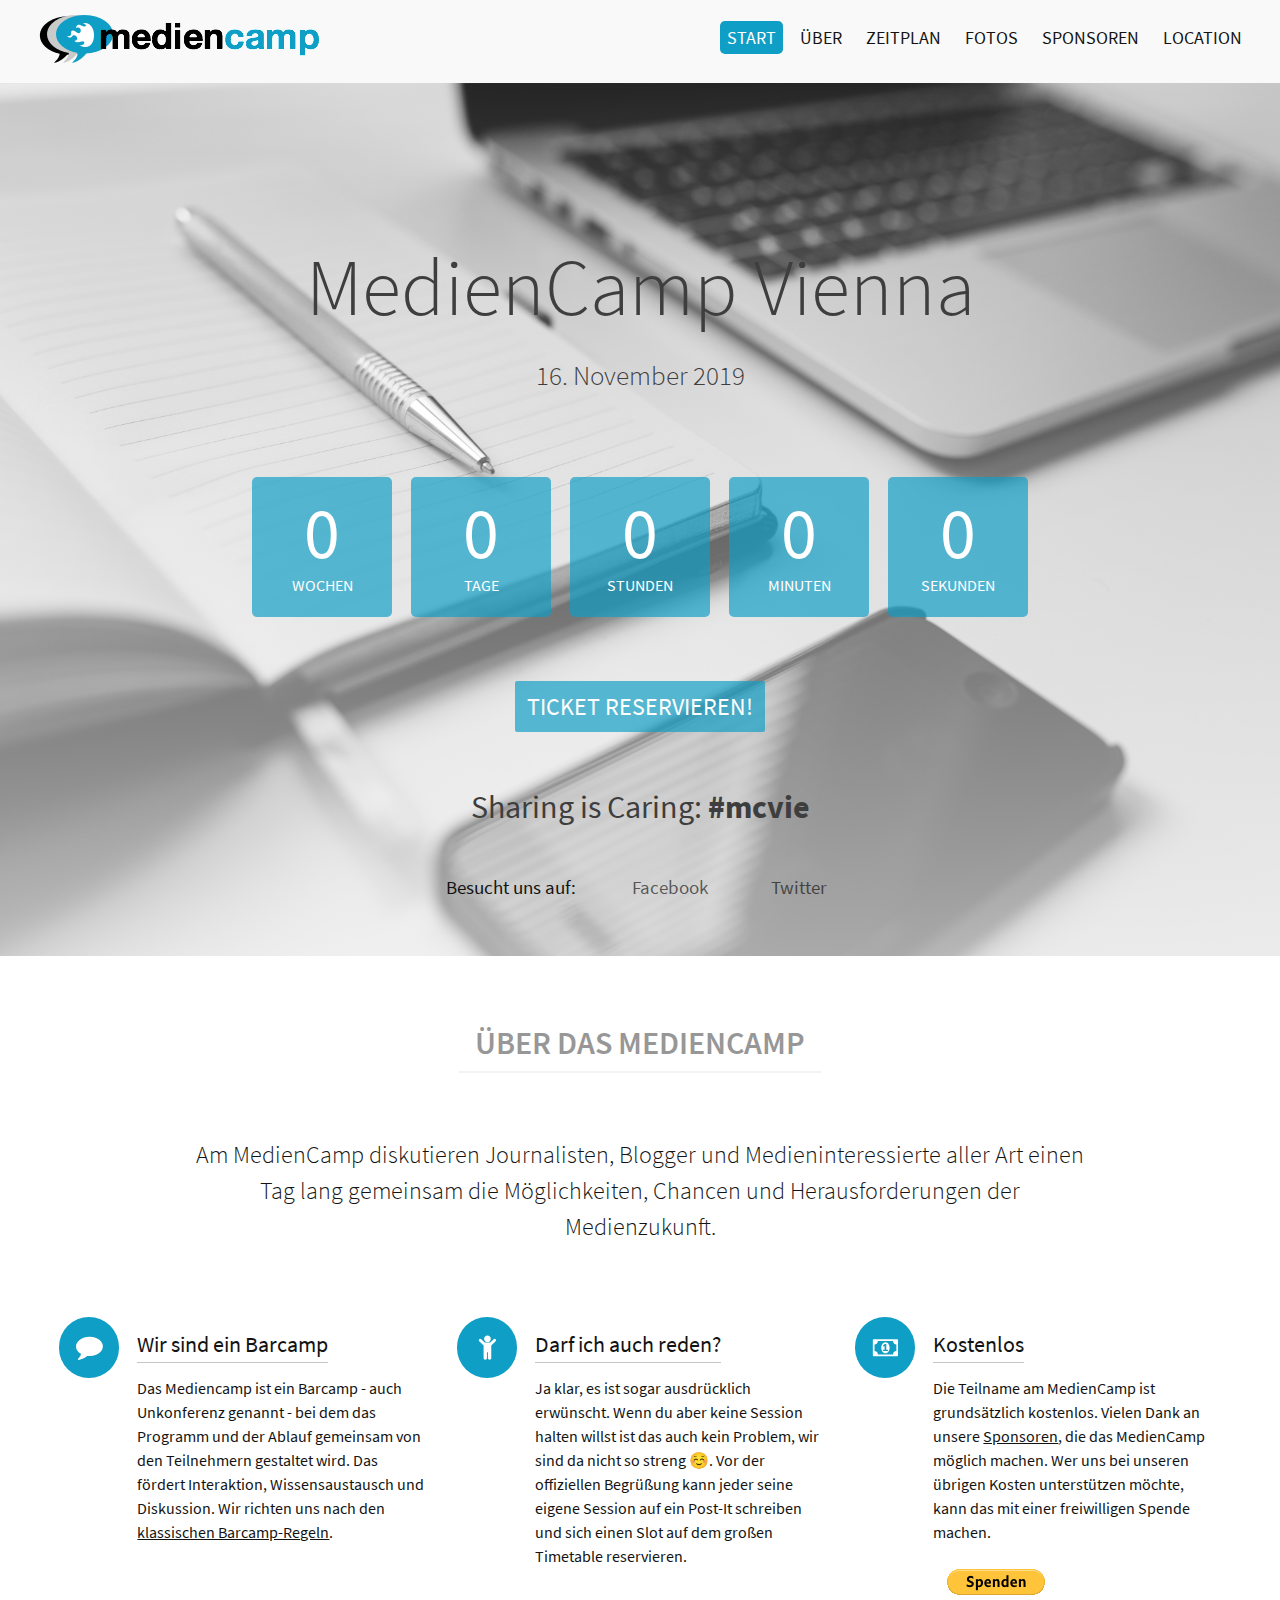
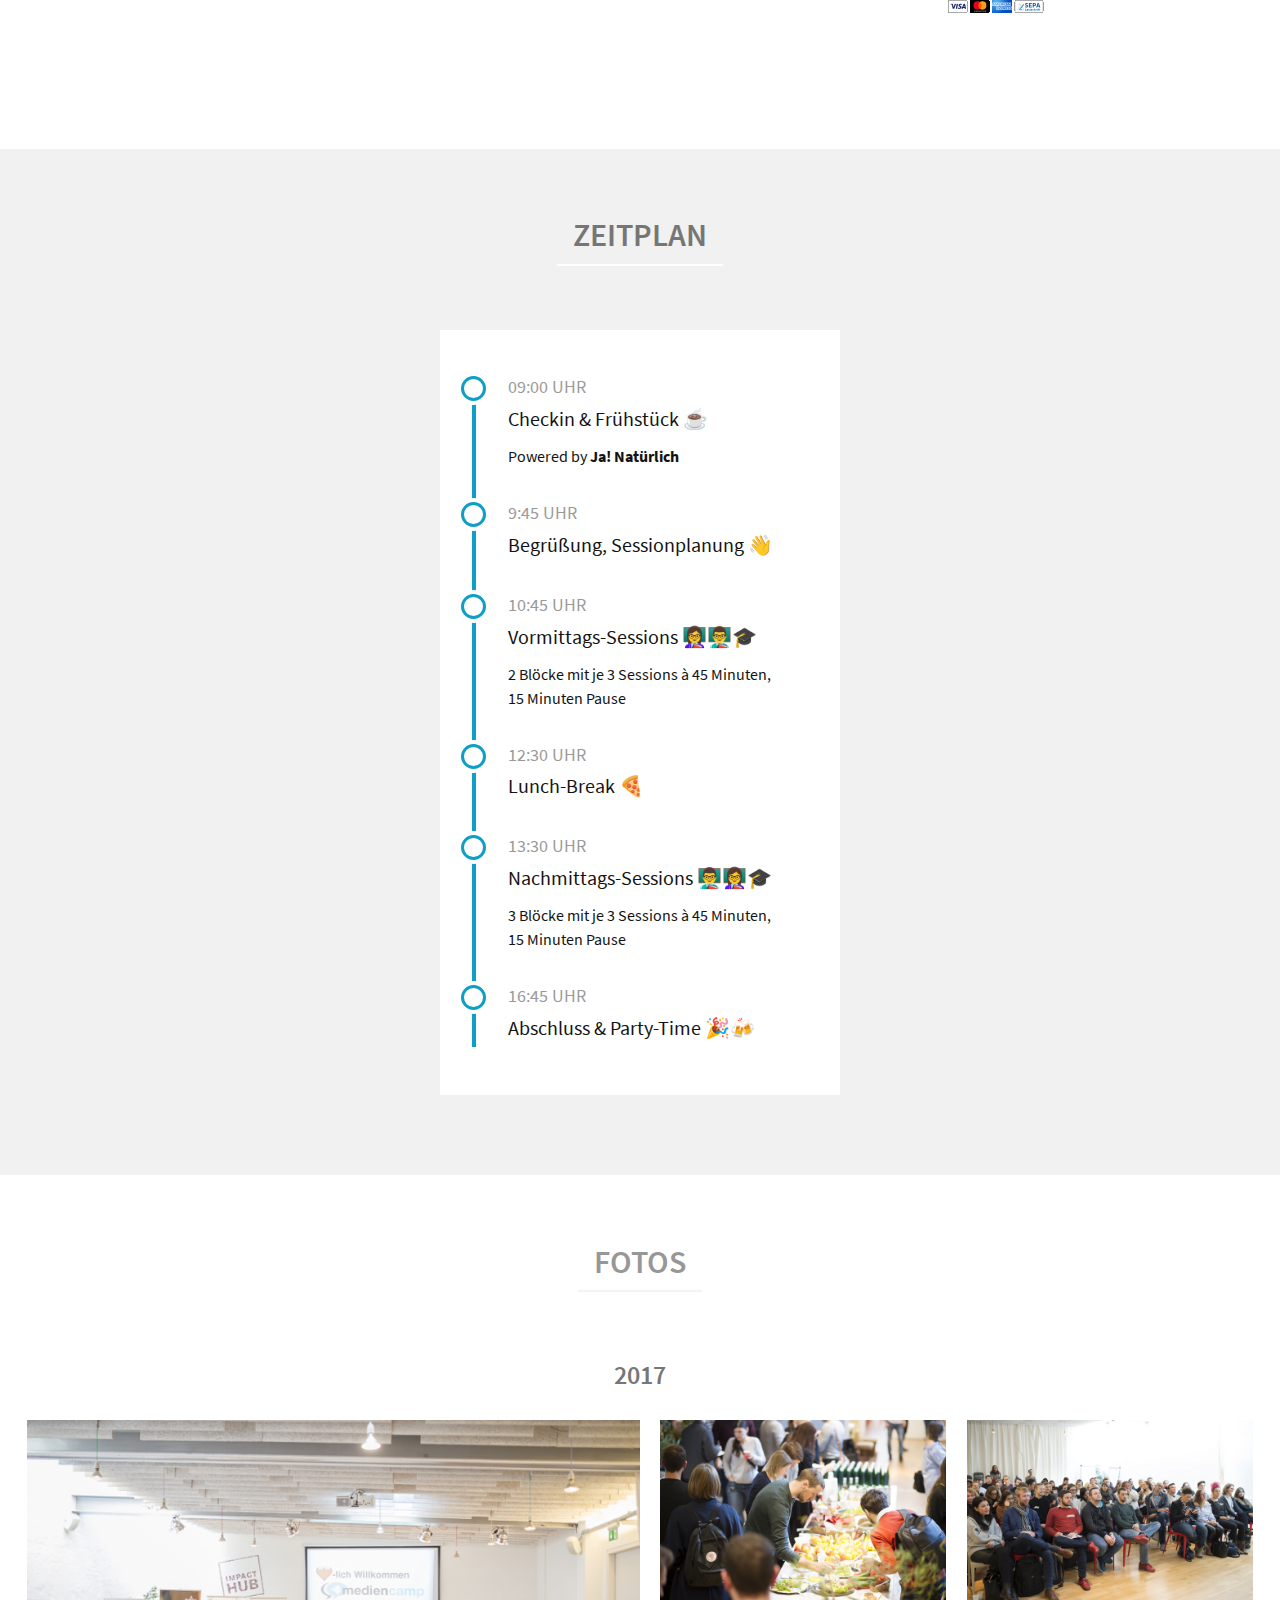
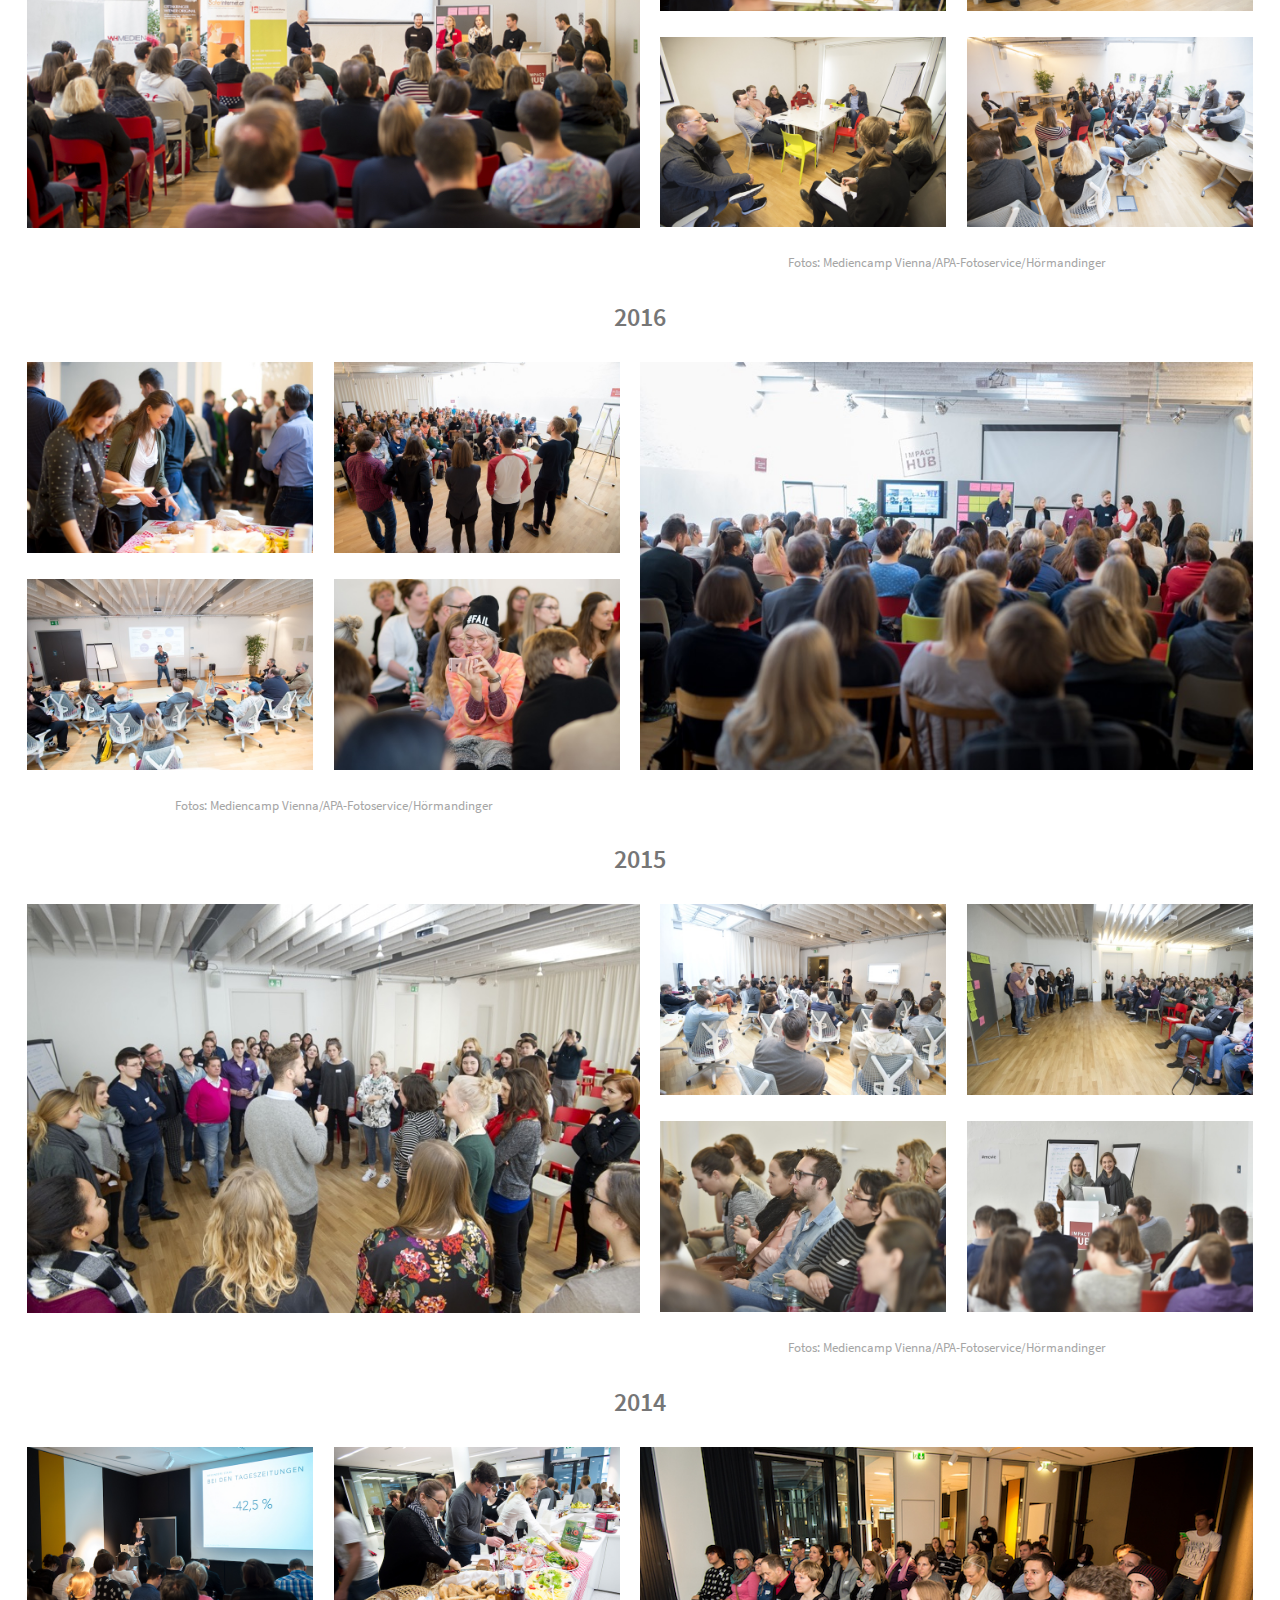
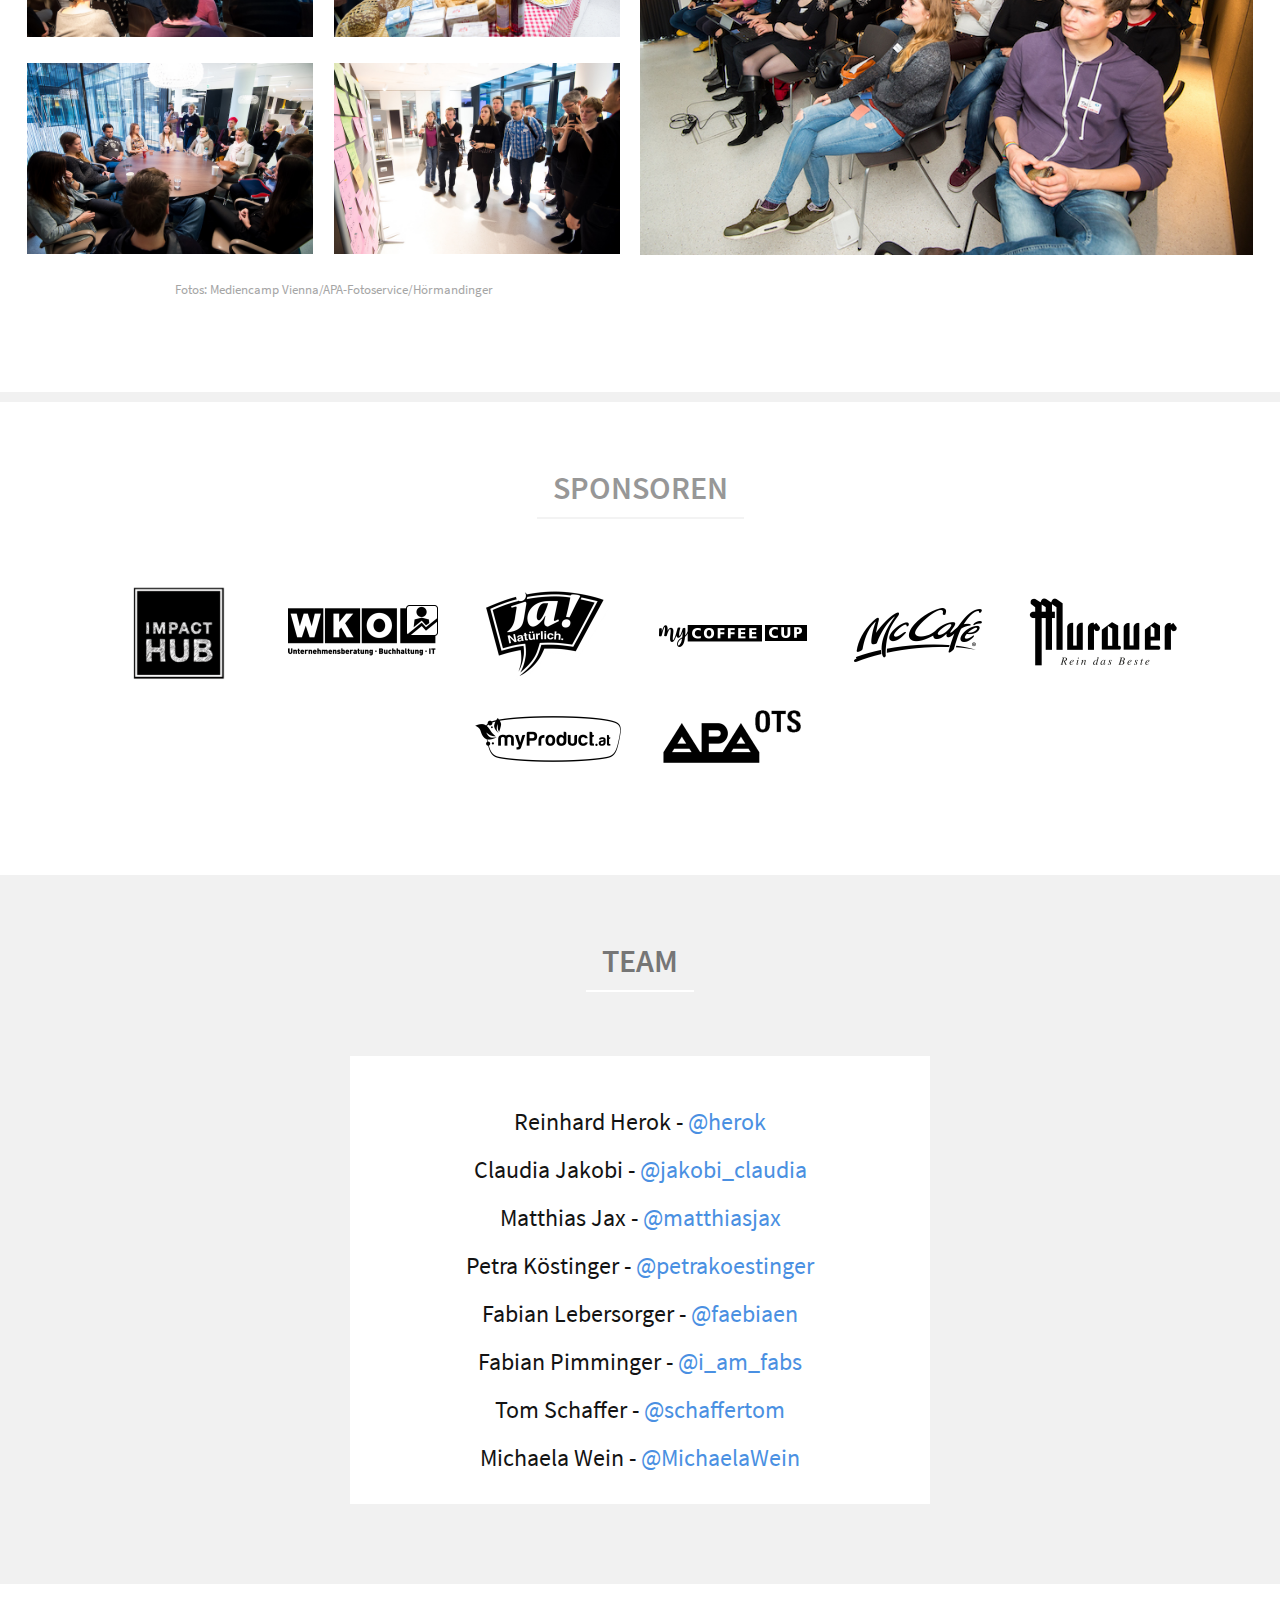
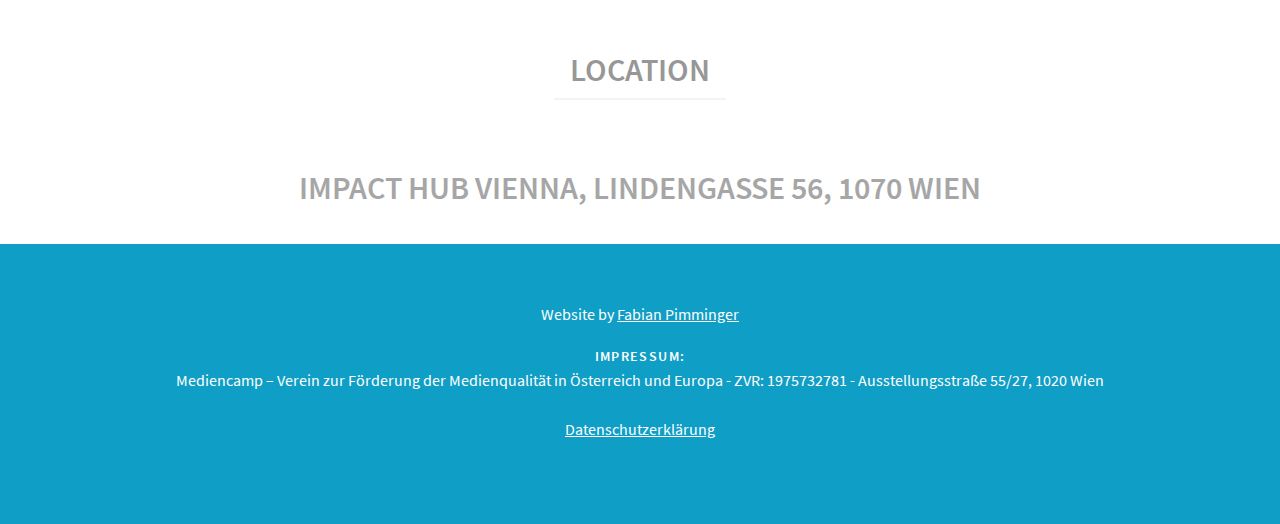
==== index.html @ 0ca07a6e "party-sponsor update" ====
<!DOCTYPE html>
<html lang="de-DE" xmlns:og="http://ogp.me/ns#" xmlns:fb="http://ogp.me/ns/fb#">
<head>
<meta charset="UTF-8">
<meta name="viewport" content="width=device-width, initial-scale=1">
<link rel="profile" href="http://gmpg.org/xfn/11">
<link rel="pingback" href="http://hypertronium.com/xmlrpc.php">

<title>Mediencamp Vienna 2019</title>
<link rel='stylesheet'  href='/style.css?reload=4' type='text/css' media='all' />
<script type='text/javascript' src='/js/min/mc-min.js?reload=2'></script>

<meta name="robots" content="index, follow" />
<meta name="description" content="" />

<!-- START - Facebook Open Graph, Google+ and Twitter Card Tags 1.6.3 -->
<meta property="og:locale" content="de_DE"/>
<meta property="og:site_name" content="Mediencamp Vienna 2019"/>
<meta property="og:title" content="Mediencamp Vienna 2019"/>
<meta itemprop="name" content="Mediencamp Vienna 2019"/>
<meta name="twitter:title" content="Mediencamp Vienna 2019"/>
<meta property="og:url" content="http://mediencampvienna.com"/>
<meta name="twitter:url" content="http://mediencampvienna.com"/>
<meta property="og:type" content="website"/>
<meta name="twitter:site" content="@mediencamp"/>
<meta property="og:description" content="Am MedienCamp diskutieren Journalisten, Blogger und Medieninteressierte aller Art einen Tag lang gemeinsam die Möglichkeiten, Chancen und Herausforderungen der Medienzukunft."/>
<meta itemprop="description" content="Am MedienCamp diskutieren Journalisten, Blogger und Medieninteressierte aller Art einen Tag lang gemeinsam die Möglichkeiten, Chancen und Herausforderungen der Medienzukunft."/>
<meta name="twitter:description" content="Am MedienCamp diskutieren Journalisten, Blogger und Medieninteressierte aller Art einen Tag lang gemeinsam die Möglichkeiten, Chancen und Herausforderungen der Medienzukunft."/>
<meta property="og:image" content="http://mediencampvienna.com/img/image-4.jpg"/>
<meta itemprop="image" content="http://mediencampvienna.com/img/image-4.jpg"/>
<meta name="twitter:image:src" content="http://mediencampvienna.com/img/image-4.jpg"/>
<meta name="twitter:card" content="summary_large_image"/>
<!-- END - Facebook Open Graph, Google+ and Twitter Card Tags -->

</head>

<body class="home">
<div id="page" class="hfeed site">
	<header id="masthead" class="site-header" role="banner">
		<div class="inner-container">
			<div class="site-branding">
					<a href="/" rel="home"><img src="/img/logo.png" alt="Mediencamp" class="logo"/></a>

			</div><!-- .site-branding -->

			<nav id="site-navigation" class="main-navigation" role="navigation">
				<button class="menu-toggle" aria-controls="primary-menu" aria-expanded="false">Menü</button>
				<div class="menu-main-container">
					<ul id="primary-menu" class="menu">
						<li class="menu-item menu-item-type-taxonomy menu-item-object-category menu-item-5921 active"><a href="#countdown">Start</a></li>
						<li class="menu-item menu-item-type-taxonomy menu-item-object-category menu-item-5922"><a href="#about">Über</a></li>
						<li class="menu-item menu-item-type-taxonomy menu-item-object-category menu-item-5922"><a href="#schedule">Zeitplan</a></li>
						<li class="menu-item menu-item-type-post_type menu-item-object-page menu-item-5923"><a href="#photos">Fotos</a></li>
						<li class="menu-item menu-item-type-post_type menu-item-object-page menu-item-5923"><a href="#sponsors">Sponsoren</a></li>
						<li class="menu-item menu-item-type-post_type menu-item-object-page menu-item-5923"><a href="#location">Location</a></li>
					</ul>
				</div>
			</nav><!-- #site-navigation -->
		</div>
	</header><!-- #masthead -->

	<div id="content" class="site-content">

		<section class="hero content" id="countdown">
			<div class="hero-content">
				<h1 class="title">MedienCamp Vienna</h1>
				<date>16. November 2019</date>
				<div class="countdown">
					<div><span class="weeks">12</span><h4>Wochen</h4></div>
					<div><span class="days">12</span><h4>Tage</h4></div>
					<div><span class="hours" >12</span><h4>Stunden</h4></div>
					<div><span class="minutes">23</span><h4>Minuten</h4></div>
					<div><span class="seconds">45</span><h4>Sekunden</h4></div>
				</div>
				<div class="cta">
					<!--<a href="http://eepurl.com/b6PcaL" id="signup" class="button">Jetzt zum Newsletter anmelden!</a>-->
					<!--<a href="https://www.eventbrite.de/e/mediencamp-vienna-2015-tickets-18953362016?ref=etckt" id="buy" class="button">Ticket-Reservierung noch nicht gestartet</a>-->
					<!--<a href="https://www.eventbrite.de/e/mediencamp-vienna-2016-registrierung-28757046099" id="buy" class="button">COMING SOON!</a>-->
					<a href="https://www.eventbrite.de/e/mediencamp-vienna-2019-registrierung-75635161805" id="buy" class="button">Ticket reservieren!</a>
					<!--<div>Die Tickets sind ab 10. Oktober 2019, 13:00 Uhr erhältlich!</div>-->
				</div>
				
				<h3 class="share-headline">Sharing is Caring: <strong>#mcvie</strong></h3>
	    <ul class="sharing">
		    <li style="font-size: 1.2em;">Besucht uns auf:</li>
	      <li><a target="_blank" href="https://www.facebook.com/mediencampvienna" class="sharing-facebook"><i class="fa fa-facebook-official"></i> Facebook</a></li>
	      <li><a href="https://twitter.com/mediencamp" title="Follow us Twitter" rel="nofollow" target="_blank" class="sharing-twitter"><i class="fa fa-twitter"></i> Twitter</a></li>
	    </ul>

			</div>

		</section>
				
		<section class="about content" id="about">
			<div class="inner">
				<h2 class="title"><a href="#about">Über das Mediencamp</a></h2>
				<p class="intro">Am MedienCamp diskutieren Journalisten, Blogger und Medieninteressierte aller Art einen Tag lang gemeinsam die Möglichkeiten, Chancen und Herausforderungen der Medienzukunft.
</p>
				<ul class="bullets">
				  <li class="bullet">
				    <div class="bullet-icon bullet-icon-1">
				      <?xml version="1.0" encoding="utf-8"?>
<svg width="1792" height="1792" viewBox="0 0 1792 1792" xmlns="http://www.w3.org/2000/svg"><path d="M1792 896q0 174-120 321.5t-326 233-450 85.5q-70 0-145-8-198 175-460 242-49 14-114 22-17 2-30.5-9t-17.5-29v-1q-3-4-.5-12t2-10 4.5-9.5l6-9 7-8.5 8-9q7-8 31-34.5t34.5-38 31-39.5 32.5-51 27-59 26-76q-157-89-247.5-220t-90.5-281q0-130 71-248.5t191-204.5 286-136.5 348-50.5q244 0 450 85.5t326 233 120 321.5z" fill="#fff"/></svg>
				    </div>
				    <div class="bullet-content">
				      <h2>Wir sind ein Barcamp</h2>
				      <p>Das Mediencamp ist ein Barcamp - auch Unkonferenz genannt - bei dem das Programm und der Ablauf gemeinsam von den Teilnehmern gestaltet wird. Das fördert Interaktion, Wissensaustausch und Diskussion. Wir richten uns nach den <a href="http://www.barcamp.at/Was_ist_ein_BarCamp">klassischen Barcamp-Regeln</a>.</p>
				      </div>
				  </li>
				  <li class="bullet">
				    <div class="bullet-icon bullet-icon-3">
							<svg width="1792" height="1792" viewBox="0 0 1792 1792" xmlns="http://www.w3.org/2000/svg"><path d="M1444 548l-292 292v824q0 46-33 79t-79 33-79-33-33-79v-384h-64v384q0 46-33 79t-79 33-79-33-33-79v-824l-292-292q-28-28-28-68t28-68q29-28 68.5-28t67.5 28l228 228h368l228-228q28-28 68-28t68 28q28 29 28 68.5t-28 67.5zm-324-164q0 93-65.5 158.5t-158.5 65.5-158.5-65.5-65.5-158.5 65.5-158.5 158.5-65.5 158.5 65.5 65.5 158.5z" fill="#fff"/></svg>
				    </div>
				    <div class="bullet-content">
				      <h2>Darf ich auch reden?</h2>
				      <p>Ja klar, es ist sogar ausdrücklich erwünscht. Wenn du aber keine Session halten willst ist das auch kein Problem, wir sind da nicht so streng ☺️. Vor der offiziellen Begrüßung kann jeder seine eigene Session auf ein Post-It schreiben und sich einen Slot auf dem großen Timetable reservieren. </p>
				    </div>
				  </li>
				  <li class="bullet ">
				    <div class="bullet-icon bullet-icon-2">
							<svg width="2048" height="1792" viewBox="0 0 2048 1792" xmlns="http://www.w3.org/2000/svg"><path d="M832 1152h384v-96h-128v-448h-114l-148 137 77 80q42-37 55-57h2v288h-128v96zm512-256q0 70-21 142t-59.5 134-101.5 101-138 39-138-39-101.5-101-59.5-134-21-142 21-142 59.5-134 101.5-101 138-39 138 39 101.5 101 59.5 134 21 142zm512 256v-512q-106 0-181-75t-75-181h-1152q0 106-75 181t-181 75v512q106 0 181 75t75 181h1152q0-106 75-181t181-75zm128-832v1152q0 26-19 45t-45 19h-1792q-26 0-45-19t-19-45v-1152q0-26 19-45t45-19h1792q26 0 45 19t19 45z" fill="#fff"/></svg>
				    </div>
				    <div class="bullet-content">
				      <h2>Kostenlos</h2>
				      <p>Die Teilname am MedienCamp ist grundsätzlich kostenlos. Vielen Dank an unsere <a href="#sponsors">Sponsoren</a>, die das MedienCamp möglich machen. Wer uns bei unseren übrigen Kosten unterstützen möchte, kann das mit einer freiwilligen Spende machen.</p>
				      <form action="https://www.paypal.com/cgi-bin/webscr" method="post" target="_top">
      <input type="hidden" name="cmd" value="_s-xclick">
      <input type="hidden" name="hosted_button_id" value="FJ9RLRM44JZ86">
      <input type="image" src="/img/donate.gif" border="0" name="submit" alt="Jetzt einfach, schnell und sicher online bezahlen – mit PayPal.">
    </form>
				    </div>
				  </li>
				</ul>
			</div>
		</section>
		<section class="alt schedule content" id="schedule">
			<div class="inner">
				<h2 class="title"><a href="#schedule">Zeitplan</a></h2>
				<div class="timetable-container">
				<!--<p class="subtitle">Noch in Arbeit :-)</p>-->
				<div class="timetable">
					<article>
						<time>09:00 Uhr</time>
						<h4>Checkin &amp; Frühstück ☕️</h4>
						<p>Powered by <strong><a href="http://janatuerlich.at">Ja! Natürlich</a></strong></p>
					</article>
					<article>
						<time>9:45 Uhr</time>
						<h4>Begrüßung, Sessionplanung 👋</h4>
						<p></p>
					</article>
					<article>
						<time>10:45 Uhr</time>
						<h4>Vormittags-Sessions 👩‍🏫👨‍🏫🎓</h4>
						<p>2 Blöcke mit je 3 Sessions à 45 Minuten,<br />15 Minuten Pause</p>
					</article>
					<article>
						<time>12:30 Uhr</time>
						<h4>Lunch-Break 🍕</h4>
						<!--<p>Powered by <strong><a href="http://www.wh-m.at/">WH Medien</a></strong></p>-->
						<p></p>
					</article>
					<article>
						<time>13:30 Uhr</time>
						<h4>Nachmittags-Sessions 👨‍🏫👩‍🏫🎓</h4>
						<p>3 Blöcke mit je 3 Sessions à 45 Minuten,<br />15 Minuten Pause</p>
					</article>
					<article>
						<time>16:45 Uhr</time>
						<h4>Abschluss &amp; Party-Time 🎉🍻</h4>
						<!--<p>Bier powered by <strong><a href="https://www.ottakringerbrauerei.at">Ottakringer</a></strong></p>-->
					</article>
				</div>
			</div>

			</div>
		</section>
		<section class="photos content" id="photos">
			<div class="inner">
				<h2 class="title"><a href="#photos">Fotos</a></h2>
				<h3 class="subtitle">2017</h3>
				<div class="photo-container">
					<div><img src="/img/2018-image-1.jpg" alt="Mediencamp Vienna 2017"></div>
					<div><img src="/img/2018-image-2.jpg" alt="Mediencamp Vienna 2017"></div>
					<div><img src="/img/2018-image-3.jpg" alt="Mediencamp Vienna 2017"></div>
					<div><img src="/img/2018-image-4.jpg" alt="Mediencamp Vienna 2017"></div>
					<div><img src="/img/2018-image-5.jpg" alt="Mediencamp Vienna 2017"></div>
				</div>
				<p class="credit">Fotos: Mediencamp Vienna/APA-Fotoservice/Hörmandinger</p>


				<h3 class="subtitle">2016</h3>
				<div class="photo-container photo-container-alt">
					<div><img src="/img/2017-image-4.jpg" alt="Mediencamp Vienna 2016"></div>
					<div><img src="/img/2017-image-3.jpg" alt="Mediencamp Vienna 2016"></div>
					<div><img src="/img/2017-image-1.jpg" alt="Mediencamp Vienna 2016"></div>
					<div><img src="/img/2017-image-2.jpg" alt="Mediencamp Vienna 2016"></div>
					<div><img src="/img/2017-image-5.jpg" alt="Mediencamp Vienna 2016"></div>
				</div>
				<p class="credit">Fotos: Mediencamp Vienna/APA-Fotoservice/Hörmandinger</p>

				<h3 class="subtitle">2015</h3>
				<div class="photo-container">
					<div><img src="/img/2016-image-5.jpg" alt="Mediencamp Vienna 2015"></div>
					<div><img src="/img/2016-image-3.jpg" alt="Mediencamp Vienna 2015"></div>
					<div><img src="/img/2016-image-1.jpg" alt="Mediencamp Vienna 2015"></div>
					<div><img src="/img/2016-image-2.jpg" alt="Mediencamp Vienna 2015"></div>
					<div><img src="/img/2016-image-4.jpg" alt="Mediencamp Vienna 2015"></div>
				</div>
				<p class="credit">Fotos: Mediencamp Vienna/APA-Fotoservice/Hörmandinger</p>
				<h3 class="subtitle">2014</h3>
				<div class="photo-container photo-container-alt">
					<div><img src="/img/image-5.jpg" alt="Mediencamp Vienna 2014"></div>
					<div><img src="/img/image-3.jpg" alt="Mediencamp Vienna 2014"></div>
					<div><img src="/img/image-1.jpg" alt="Mediencamp Vienna 2014"></div>
					<div><img src="/img/image-2.jpg" alt="Mediencamp Vienna 2014"></div>
					<div><img src="/img/image-4.jpg" alt="Mediencamp Vienna 2014"></div>
				</div>
				<p class="credit">Fotos: Mediencamp Vienna/APA-Fotoservice/Hörmandinger</p>
			</div>
		</section>
		<section class="sponsors content" id="sponsors">
			<div class="inner">
				<h2 class="title"><a href="#sponsors">Sponsoren</a></h2>
				<div class="sponsor-container">
					<a href="http://vienna.impacthub.net/" rel="nofollow"><img src="/img/sponsors/mediencamp-sponsor-hub.png" alt="Impact Hub Vienna"></a>
<!-- 					<a href="https://google.at/" rel="nofollow"><img src="/img/sponsors/mediencamp-sponsor-google.png" alt="Google"></a> -->
<!-- 					<a href="http://www.kfj.at/" rel="nofollow"><img src="/img/sponsors/mediencamp-sponsor-ja.png" alt="KFJ"></a> -->
<!-- 					<a href="http://www.wh-m.at/" rel="nofollow"><img src="/img/sponsors/mediencamp-sponsor-whm.png" alt="WH Medien"></a> -->
<!-- 					<a href="http://www.oiat.at/" rel="nofollow"><img src="/img/sponsors/mediencamp-sponsor-oeiat.png" alt="ÖIAT"></a> -->
 					<a href="https://www.wko.at/branchen/w/information-consulting/unternehmensberatung-buchhaltung-informationstechnologie/Willkommen_in_der_Fachgruppe_UBIT_Wien.html" rel="nofollow"><img src="/img/sponsors/mediencamp-sponsor-ubit.png" alt="WKO UBIT"></a>
					<a href="http://janatuerlich.at" rel="nofollow"><img src="/img/sponsors/mediencamp-sponsor-janatuerlich.png" alt="Ja Natürlich"></a>
<!-- 					<a href="https://at.coca-colahellenic.com/de/" rel="nofollow"><img src="/img/sponsors/mediencamp-sponsor-coca-cola.png" alt="Coca Cola HBC"></a> -->
<!-- 					<a href="https://www.boku.ac.at/" rel="nofollow"><img src="/img/sponsors/mediencamp-sponsor-boku.png" alt="Universität für Bodenkultur Wien"></a> -->
<!-- 					<a href="https://www.jhornig.com/" rel="nofollow"><img src="/img/sponsors/mediencamp-sponsor-hornig.png" alt="J. Hornig"></a> -->
<!-- 					<a href="http://www.roemerquelle.at" rel="nofollow"><img src="/img/sponsors/mediencamp-sponsor-rq.png" alt="Römerquelle"></a> -->
					<a href="https://www.mycoffeecup.at/de"><img src="/img/sponsors/mediencamp-sponsor-mycoffeecup.png" alt="MyCoffeeCup"></a>
  				<a href="http://mcdonalds.at" rel="nofollow"><img src="/img/sponsors/mediencamp-sponsor-mccafe.png" alt="McCafe"></a>
<!--  					<a href="http://www.hakuma.at/" rel="nofollow"><img src="/img/sponsors/mediencamp-sponsor-hakuma.png" alt="Hakuma"></a> -->
<!-- 					<a href="http://www.tirol.at" rel="nofollow"><img src="/img/sponsors/mediencamp-sponsor-tirol.png" alt="Tirol"></a> -->
<!-- 					<a href="https://www.ottakringerbrauerei.at" rel="nofollow"><img src="/img/sponsors/mediencamp-sponsor-ottakringer.png" alt="Ottakringer"></a> -->
<!-- 					<a href="http://lugus.at" rel="nofollow"><img src="/img/sponsors/mediencamp-sponsor-lugus.png" alt="Lugus Gratzl Getränke GesmbH"></a> -->
					<a href="https://www.murauerbier.at/" rel="nofollow"><img src="/img/sponsors/mediencamp-sponsor-murauer.png" alt="Murauer Bier"></a>
					<a href="https://myproduct.at/" rel="nofollow"><img src="/img/sponsors/mediencamp-sponsor-myproduct.png" alt="myProduct.at"></a>
					<a href="http://ots.at" rel="nofollow"><img src="/img/sponsors/mediencamp-sponsor-apa.png" alt="APA OTS"></a>
					<!--<a href="http://nma.vc"><img src="/img/sponsors/mediencamp-sponsor-nma.png" alt="NMA"></a>
					<a href="http://www.meinlcoffee.com"><img src="/img/sponsors/mediencamp-sponsor-meinl.png" alt="Julius Meinl"></a>
					<a href="https://www.ax-semantics.com"><img src="/img/sponsors/mediencamp-sponsor-ax.png" alt="AX Semantics"></a>
					<a href="http://www.pona.at"><img src="/img/sponsors/mediencamp-sponsor-pona.png" alt="Pona"></a>
					<a href="http://www.hallohelga.at"><img src="/img/sponsors/mediencamp-sponsor-helga.png" alt="Helga"></a>
					<a href="http://www.microsoft.at"><img src="/img/sponsors/mediencamp-sponsor-microsoft.png" alt="Microsoft"></a>
					<a href="http://www.horizont.at"><img src="/img/sponsors/mediencamp-sponsor-horizont.png" alt="Horizont"></a>
					<a href="http://clutch.frauwenk.de/"><img src="/img/sponsors/mediencamp-sponsor-clutch.png" alt="Clutch"></a>
					<a href="http://walls.io/"><img src="/img/sponsors/mediencamp-sponsor-wallsio.png" alt="Walls.io"></a>
					<a href="http://www.manner.at"><img src="/img/sponsors/mediencamp-sponsor-manner.png" alt="Manner"></a>
					<a href="http://www.stiegl.at"><img src="/img/sponsors/mediencamp-sponsor-stiegl.png" alt="Stiegl"></a>
					<a href="http://www.roemerquelle.at"><img src="/img/sponsors/mediencamp-sponsor-rq.png" alt="Römerquelle"></a>
					<a href="http://www.redbull.at"><img src="/img/sponsors/mediencamp-sponsor-redbull.png" alt="Red Bull"></a>
					<a href="http://www.pona.at"><img src="/img/sponsors/mediencamp-sponsor-pona.png" alt="Pona"></a>
					<a href="http://www.ritabringts.at"><img src="/img/sponsors/mediencamp-sponsor-rita.png" alt="Rita Brints"></a>
					<a href="http://mokant.at"><img src="/img/sponsors/mediencamp-sponsor-mokant.png" alt="Mokant"></a>
					<a href="http://fifteenseconds.co/festival/"><img src="/img/sponsors/mediencamp-sponsor-15s.png" alt="Fifteen Seconds"></a>
					<a href="http://brandwatch.com/"><img src="/img/sponsors/mediencamp-sponsor-brandwatch.png" alt="Brandwatch"></a>-->
				</div>
		</section>
		<section class="alt team content" id="team">
			<div class="inner">
				<h2 class="title"><a href="#sponsors">Team</a></h2>
				<ul class="team-container">
					<li>Reinhard Herok - <a href="http://twitter.com/herok"><i class="fa fa-twitter"></i> @herok</a></li>
					<li>Claudia Jakobi - <a href="http://twitter.com/jakobi_claudia"><i class="fa fa-twitter"></i> @jakobi_claudia</a></li>
					<li>Matthias Jax - <a href="http://twitter.com/matthiasjax"><i class="fa fa-twitter"></i> @matthiasjax</a></li>
					<li>Petra Köstinger - <a href="http://twitter.com/petrakoestinger"><i class="fa fa-twitter"></i> @petrakoestinger</a></li>
					<li>Fabian Lebersorger - <a href="http://twitter.com/faebiaen"><i class="fa fa-twitter"></i> @faebiaen</a></li>
					<li>Fabian Pimminger - <a href="http://twitter.com/i_am_fabs"><i class="fa fa-twitter"></i> @i_am_fabs</a></li>
					<li>Tom Schaffer - <a href="http://twitter.com/schaffertom"><i class="fa fa-twitter"></i> @schaffertom</a></li>
					<li>Michaela Wein - <a href="http://twitter.com/MichaelaWein"><i class="fa fa-twitter"></i> @MichaelaWein</a></li>
				</ul>
			</div>
		</section>

		<section class=" map content" id="location">
			<div class="inner">
				<h2 class="title"><a href="#location">Location</a></h2>
				<div class="venue">
					Impact Hub Vienna, Lindengasse 56, 1070 Wien
				</div>
			</div>
		</section>
	</div><!-- #content -->
	<div id="catcontainer">
  </div>

	<footer id="colophon" class="site-footer " role="contentinfo">
		<div class="site-info inner-container">
			<div class="by">Website by <a href="http://fabianpimminger.com/work/">Fabian Pimminger</a></div>
			<div class="sosumi"><div class="sosumi-title">Impressum:</div><p>Mediencamp – Verein zur Förderung der Medienqualität in Österreich und Europa - ZVR: 1975732781 - Ausstellungsstraße 55/27, 1020 Wien</p><p><a href="/datenschutz.html">Datenschutzerklärung</a></p></div>
		</div><!-- .site-info -->
	</footer><!-- #colophon -->
</div><!-- #page -->

</body>
</html>
---- style.css ----
@font-face {
  font-family: 'Source Sans Pro';
  font-weight: 300;
  font-style: normal;
  font-stretch: normal;
  src: url("fonts/SourceSansPro-Light.ttf.woff2") format("woff2"), url("fonts/SourceSansPro-Light.otf.woff") format("woff"); }

@font-face {
  font-family: 'Source Sans Pro';
  font-weight: 400;
  font-style: normal;
  font-stretch: normal;
  src: url("fonts/SourceSansPro-Regular.ttf.woff2") format("woff2"), url("fonts/SourceSansPro-Regular.otf.woff") format("woff"); }

@font-face {
  font-family: 'Source Sans Pro';
  font-weight: 600;
  font-style: normal;
  font-stretch: normal;
  src: url("fonts/SourceSansPro-Semibold.ttf.woff2") format("woff2"), url("fonts/SourceSansPro-Semibold.otf.woff") format("woff"); }

@font-face {
  font-family: 'Source Sans Pro';
  font-weight: 700;
  font-style: normal;
  font-stretch: normal;
  src: url("fonts/SourceSansPro-Bold.ttf.woff2") format("woff2"), url("fonts/SourceSansPro-Bold.otf.woff") format("woff"); }

/*--------------------------------------------------------------
# Bourbon / Neat
--------------------------------------------------------------*/
html {
  box-sizing: border-box; }

*, *::after, *::before {
  box-sizing: inherit; }

/*--------------------------------------------------------------
# Variables
--------------------------------------------------------------*/
/*--------------------------------------------------------------
# Mixins
--------------------------------------------------------------*/
.clearfix:after {
  content: "";
  display: table;
  clear: both; }

/*--------------------------------------------------------------
# Normalize
--------------------------------------------------------------*/
/*! normalize.css v3.0.3 | MIT License | github.com/necolas/normalize.css */
/**
 * 1. Set default font family to sans-serif.
 * 2. Prevent iOS and IE text size adjust after device orientation change,
 *    without disabling user zoom.
 */
html {
  font-family: sans-serif;
  /* 1 */
  -ms-text-size-adjust: 100%;
  /* 2 */
  -webkit-text-size-adjust: 100%;
  /* 2 */ }

/**
 * Remove default margin.
 */
body {
  margin: 0; }

/* HTML5 display definitions
   ========================================================================== */
/**
 * Correct `block` display not defined for any HTML5 element in IE 8/9.
 * Correct `block` display not defined for `details` or `summary` in IE 10/11
 * and Firefox.
 * Correct `block` display not defined for `main` in IE 11.
 */
article,
aside,
details,
figcaption,
figure,
footer,
header,
hgroup,
main,
menu,
nav,
section,
summary {
  display: block; }

/**
 * 1. Correct `inline-block` display not defined in IE 8/9.
 * 2. Normalize vertical alignment of `progress` in Chrome, Firefox, and Opera.
 */
audio,
canvas,
progress,
video {
  display: inline-block;
  /* 1 */
  vertical-align: baseline;
  /* 2 */ }

/**
 * Prevent modern browsers from displaying `audio` without controls.
 * Remove excess height in iOS 5 devices.
 */
audio:not([controls]) {
  display: none;
  height: 0; }

/**
 * Address `[hidden]` styling not present in IE 8/9/10.
 * Hide the `template` element in IE 8/9/10/11, Safari, and Firefox < 22.
 */
[hidden],
template {
  display: none; }

/* Links
   ========================================================================== */
/**
 * Remove the gray background color from active links in IE 10.
 */
a {
  background-color: transparent; }

/**
 * Improve readability of focused elements when they are also in an
 * active/hover state.
 */
a:active,
a:hover {
  outline: 0; }

/* Text-level semantics
   ========================================================================== */
/**
 * Address styling not present in IE 8/9/10/11, Safari, and Chrome.
 */
abbr[title] {
  border-bottom: 1px dotted; }

/**
 * Address style set to `bolder` in Firefox 4+, Safari, and Chrome.
 */
b,
strong {
  font-weight: bold; }

/**
 * Address styling not present in Safari and Chrome.
 */
dfn {
  font-style: italic; }

/**
 * Address variable `h1` font-size and margin within `section` and `article`
 * contexts in Firefox 4+, Safari, and Chrome.
 */
h1 {
  font-size: 2em;
  margin: 0.67em 0; }

/**
 * Address styling not present in IE 8/9.
 */
mark {
  background: #ff0;
  color: #000; }

/**
 * Address inconsistent and variable font size in all browsers.
 */
small {
  font-size: 80%; }

/**
 * Prevent `sub` and `sup` affecting `line-height` in all browsers.
 */
sub,
sup {
  font-size: 75%;
  line-height: 0;
  position: relative;
  vertical-align: baseline; }

sup {
  top: -0.5em; }

sub {
  bottom: -0.25em; }

/* Embedded content
   ========================================================================== */
/**
 * Remove border when inside `a` element in IE 8/9/10.
 */
img {
  border: 0; }

/**
 * Correct overflow not hidden in IE 9/10/11.
 */
svg:not(:root) {
  overflow: hidden; }

/* Grouping content
   ========================================================================== */
/**
 * Address margin not present in IE 8/9 and Safari.
 */
figure {
  margin: 1em 40px; }

/**
 * Address differences between Firefox and other browsers.
 */
hr {
  box-sizing: content-box;
  height: 0; }

/**
 * Contain overflow in all browsers.
 */
pre {
  overflow: auto; }

/**
 * Address odd `em`-unit font size rendering in all browsers.
 */
code,
kbd,
pre,
samp {
  font-family: monospace, monospace;
  font-size: 1em; }

/* Forms
   ========================================================================== */
/**
 * Known limitation: by default, Chrome and Safari on OS X allow very limited
 * styling of `select`, unless a `border` property is set.
 */
/**
 * 1. Correct color not being inherited.
 *    Known issue: affects color of disabled elements.
 * 2. Correct font properties not being inherited.
 * 3. Address margins set differently in Firefox 4+, Safari, and Chrome.
 */
button,
input,
optgroup,
select,
textarea {
  color: inherit;
  /* 1 */
  font: inherit;
  /* 2 */
  margin: 0;
  /* 3 */ }

/**
 * Address `overflow` set to `hidden` in IE 8/9/10/11.
 */
button {
  overflow: visible; }

/**
 * Address inconsistent `text-transform` inheritance for `button` and `select`.
 * All other form control elements do not inherit `text-transform` values.
 * Correct `button` style inheritance in Firefox, IE 8/9/10/11, and Opera.
 * Correct `select` style inheritance in Firefox.
 */
button,
select {
  text-transform: none; }

/**
 * 1. Avoid the WebKit bug in Android 4.0.* where (2) destroys native `audio`
 *    and `video` controls.
 * 2. Correct inability to style clickable `input` types in iOS.
 * 3. Improve usability and consistency of cursor style between image-type
 *    `input` and others.
 */
button,
html input[type="button"],
input[type="reset"],
input[type="submit"] {
  -webkit-appearance: button;
  /* 2 */
  cursor: pointer;
  /* 3 */ }

/**
 * Re-set default cursor for disabled elements.
 */
button[disabled],
html input[disabled] {
  cursor: default; }

/**
 * Remove inner padding and border in Firefox 4+.
 */
button::-moz-focus-inner,
input::-moz-focus-inner {
  border: 0;
  padding: 0; }

/**
 * Address Firefox 4+ setting `line-height` on `input` using `!important` in
 * the UA stylesheet.
 */
input {
  line-height: normal; }

/**
 * It's recommended that you don't attempt to style these elements.
 * Firefox's implementation doesn't respect box-sizing, padding, or width.
 *
 * 1. Address box sizing set to `content-box` in IE 8/9/10.
 * 2. Remove excess padding in IE 8/9/10.
 */
input[type="checkbox"],
input[type="radio"] {
  box-sizing: border-box;
  /* 1 */
  padding: 0;
  /* 2 */ }

/**
 * Fix the cursor style for Chrome's increment/decrement buttons. For certain
 * `font-size` values of the `input`, it causes the cursor style of the
 * decrement button to change from `default` to `text`.
 */
input[type="number"]::-webkit-inner-spin-button,
input[type="number"]::-webkit-outer-spin-button {
  height: auto; }

/**
 * 1. Address `appearance` set to `searchfield` in Safari and Chrome.
 * 2. Address `box-sizing` set to `border-box` in Safari and Chrome.
 */
input[type="search"] {
  -webkit-appearance: textfield;
  /* 1 */
  box-sizing: content-box;
  /* 2 */ }

/**
 * Remove inner padding and search cancel button in Safari and Chrome on OS X.
 * Safari (but not Chrome) clips the cancel button when the search input has
 * padding (and `textfield` appearance).
 */
input[type="search"]::-webkit-search-cancel-button,
input[type="search"]::-webkit-search-decoration {
  -webkit-appearance: none; }

/**
 * Define consistent border, margin, and padding.
 */
fieldset {
  border: 1px solid #c0c0c0;
  margin: 0 2px;
  padding: 0.35em 0.625em 0.75em; }

/**
 * 1. Correct `color` not being inherited in IE 8/9/10/11.
 * 2. Remove padding so people aren't caught out if they zero out fieldsets.
 */
legend {
  border: 0;
  /* 1 */
  padding: 0;
  /* 2 */ }

/**
 * Remove default vertical scrollbar in IE 8/9/10/11.
 */
textarea {
  overflow: auto; }

/**
 * Don't inherit the `font-weight` (applied by a rule above).
 * NOTE: the default cannot safely be changed in Chrome and Safari on OS X.
 */
optgroup {
  font-weight: bold; }

/* Tables
   ========================================================================== */
/**
 * Remove most spacing between table cells.
 */
table {
  border-collapse: collapse;
  border-spacing: 0; }

td,
th {
  padding: 0; }

/*--------------------------------------------------------------
# Typography
--------------------------------------------------------------*/
body,
button,
input,
select,
textarea {
  color: #131313;
  font-family: "Source Sans Pro", sans-serif;
  font-size: 16px;
  font-size: 1rem;
  line-height: 1.5; }
  @media screen and (max-width: 800px) and (min-width: 640px) {
    body,
    button,
    input,
    select,
    textarea {
      font-size: 15.2px;
      font-size: 0.95rem; } }
  @media screen and (max-width: 640px) {
    body,
    button,
    input,
    select,
    textarea {
      font-size: 14.4px;
      font-size: 0.9rem;
      line-height: 1.35; } }

h1, h2, h3, h4, h5, h6 {
  clear: both; }

p {
  margin-top: 0px;
  margin-bottom: 1.5em; }

dfn, cite, em, i {
  font-style: italic; }

blockquote {
  margin: 0 1.5em; }

address {
  margin: 0 0 1.5em; }

pre {
  background: #eee;
  font-family: "Courier 10 Pitch", Courier, monospace;
  font-size: 15px;
  font-size: 0.9375rem;
  line-height: 1.6;
  margin-bottom: 1.6em;
  max-width: 100%;
  overflow: auto;
  padding: 1.6em; }

code, kbd, tt, var {
  font-family: Monaco, Consolas, "Andale Mono", "DejaVu Sans Mono", monospace;
  font-size: 15px;
  font-size: 0.9375rem; }

abbr, acronym {
  border-bottom: 1px dotted #666;
  cursor: help; }

mark, ins {
  background: #fff9c0;
  text-decoration: none; }

big {
  font-size: 125%; }

/*--------------------------------------------------------------
# Elements
--------------------------------------------------------------*/
html {
  box-sizing: border-box; }

*,
*:before,
*:after {
  /* Inherit box-sizing to make it easier to change the property for components that leverage other behavior; see http://css-tricks.com/inheriting-box-sizing-probably-slightly-better-best-practice/ */
  box-sizing: inherit; }

body {
  background: #fff;
  /* Fallback for when there is no custom background color defined. */ }

blockquote, q {
  quotes: "" ""; }
  blockquote:before, blockquote:after, q:before, q:after {
    content: ""; }

hr {
  background-color: #ccc;
  border: 0;
  height: 1px;
  margin-bottom: 1.5em; }

ul, ol {
  margin: 0 0 1.5em 3em; }

ul {
  list-style: disc; }

ol {
  list-style: decimal; }

li > ul,
li > ol {
  margin-bottom: 0;
  margin-left: 1.5em; }

dt {
  font-weight: bold; }

dd {
  margin: 0 1.5em 1.5em; }

img {
  height: auto;
  /* Make sure images are scaled correctly. */
  max-width: 100%;
  /* Adhere to container width. */ }

table {
  margin: 0 0 1.5em;
  width: 100%; }

a {
  color: #131313;
  text-decoration: none; }
  a:visited {
    color: inherit; }
  a:hover, a:focus, a:active {
    color: #131313; }
  a:hover, a:active {
    outline: 0; }

/* Make sure embeds and iframes fit their containers. */
embed,
iframe,
object {
  max-width: 100%; }

/*--------------------------------------------------------------
# Navigation
--------------------------------------------------------------*/
.main-navigation ul {
  display: none;
  list-style: none;
  margin: 0;
  padding-left: 0;
  text-align: right; }
  .main-navigation ul ul {
    box-shadow: 0 3px 3px rgba(0, 0, 0, 0.2);
    position: absolute;
    top: 1.5em;
    left: -999em;
    z-index: 99999; }
    .main-navigation ul ul ul {
      left: -999em;
      top: 0; }
    .main-navigation ul ul li:hover > ul,
    .main-navigation ul ul li.focus > ul {
      left: 100%; }
    .main-navigation ul ul a {
      width: 200px; }
  .main-navigation ul li:hover > ul,
  .main-navigation ul li.focus > ul {
    left: auto; }

.main-navigation li {
  position: relative;
  margin: 0 0.7em; }
  .main-navigation li:hover > a,
  .main-navigation li.focus > a {
    transition: color 0.15s ease-out 0s;
    color: #0F9EC5; }

.main-navigation a {
  display: block;
  text-decoration: none; }

/* Small menu. */
.menu-toggle,
.main-navigation.toggled ul {
  display: block; }

@media screen and (min-width: 37.5em) {
  .menu-toggle {
    display: none; }
  .main-navigation ul {
    display: block; } }

.site-main .comment-navigation, .site-main
.posts-navigation, .site-main
.post-navigation {
  margin: 0 0 1.5em;
  overflow: hidden; }

.comment-navigation .nav-previous,
.posts-navigation .nav-previous,
.post-navigation .nav-previous {
  float: left;
  width: 50%; }

.comment-navigation .nav-next,
.posts-navigation .nav-next,
.post-navigation .nav-next {
  float: right;
  text-align: right;
  width: 50%; }

/*--------------------------------------------------------------
# Clearings
--------------------------------------------------------------*/
.clear:before:after, .site-header:before:after,
.clear:after:after,
.site-header:after:after,
.entry-content:before:after,
.entry-content:after:after,
.comment-content:before:after,
.comment-content:after:after,
.site-header:before:after,
.site-header:after:after,
.site-content:before:after,
.site-content:after:after,
.site-footer:before:after,
.site-footer:after:after {
  content: "";
  display: table;
  clear: both; }

/*--------------------------------------------------------------
# Content
--------------------------------------------------------------*/
/*--------------------------------------------------------------
## Layout-Global
--------------------------------------------------------------*/
.inner, .inner-container {
  margin-left: auto;
  margin-right: auto;
  display: block;
  padding-left: 20px;
  padding-right: 20px; }
  @media screen and (max-width: 640px) {
    .inner, .inner-container {
      padding-left: 14px;
      padding-right: 14px; } }

.inner-container {
  max-width: 1266px; }

body {
  -ms-overflow-style: -ms-autohiding-scrollbar; }

/*--------------------------------------------------------------
## Header
--------------------------------------------------------------*/
body {
  padding-top: 83px; }

.site-header {
  height: 83px;
  background: #F9F9F9;
  padding-top: 9px;
  position: fixed;
  width: 100%;
  z-index: 800;
  top: 0; }
  @media screen and (max-width: 640px) {
    .site-header {
      height: 42px;
      font-size: 1em;
      padding-top: 7px; } }
  .site-header .site-branding {
    width: 27%;
    float: left;
    text-align: left; }
    @media screen and (max-width: 800px) and (min-width: 640px) {
      .site-header .site-branding {
        padding-top: 5px; } }
    @media screen and (max-width: 800px) {
      .site-header .site-branding {
        width: 20%; } }
    @media screen and (max-width: 640px) {
      .site-header .site-branding {
        width: 80%; }
        .site-header .site-branding img {
          max-height: 28px; } }
  .site-header .main-navigation {
    display: block;
    float: right;
    width: 73%;
    padding-left: 0em;
    padding-top: 12px;
    padding-bottom: 0px; }
    @media screen and (max-width: 800px) {
      .site-header .main-navigation {
        width: 80%; } }
    @media screen and (max-width: 640px) {
      .site-header .main-navigation {
        display: none;
        width: 80%; } }
    .site-header .main-navigation ul li {
      display: inline-block;
      font-size: 1.1em;
      text-transform: uppercase;
      padding: 0.2em 0.4em;
      margin: 0 0.2em; }
      @media screen and (max-width: 1050px) {
        .site-header .main-navigation ul li {
          font-size: 1.0em; } }
      @media screen and (max-width: 800px) {
        .site-header .main-navigation ul li {
          font-size: 0.9em; } }
      .site-header .main-navigation ul li.active {
        background: #0F9EC5;
        border-radius: 5px; }
        .site-header .main-navigation ul li.active a {
          color: white; }
    .site-header .main-navigation a {
      transition: color 0.15s ease-out 0s;
      color: #131313; }
      .site-header .main-navigation a i {
        margin-right: 0.4em;
        display: inline-block; }
    .site-header .main-navigation ul li:first-child a i {
      vertical-align: middle; }

@media screen and (max-width: 640px) {
  html {
    margin-top: 0px !important; }
  #wpadminbar {
    display: none; }
  body {
    padding-top: 0px; }
  .site-header {
    background-color: #fff;
    transition: top 0.25s ease-out 0s; }
  .single .site-header.hide, .page .site-header.hide {
    top: -84px; } }

/*--------------------------------------------------------------
## Main
--------------------------------------------------------------*/
.site-content .cta {
  margin-bottom: 3em; }
  .site-content .cta div {
    padding-top: 1em;
    color: #666; }

.site-content .button {
  border-radius: 2px;
  display: inline-block;
  color: white;
  background-color: rgba(15, 158, 197, 0.68);
  transition: background-color 0.25s ease-out 0s, border-color 0.25s ease-out 0s;
  padding: 0.3em 0.5em;
  font-size: 1.5em;
  text-transform: uppercase; }
  .site-content .button:hover {
    background-color: #0f9ec5;
    color: white; }

.site-content section {
  padding-top: 3.5em;
  padding-bottom: 3em; }
  .site-content section.alt {
    background-color: #F1F1F1; }
    .site-content section.alt .inner .title a, .site-content section.alt .inner-container .title a {
      color: #767676; }
      .site-content section.alt .inner .title a:before, .site-content section.alt .inner-container .title a:before {
        background: white;
        opacity: 1; }
  .site-content section h1, .site-content section h2, .site-content section h3, .site-content section h4, .site-content section h5 {
    font-weight: normal; }
  .site-content section.current .inner .title a:before, .site-content section.current .inner-container .title a:before {
    height: 100%; }
  .site-content section .inner, .site-content section .inner-container {
    max-width: 1266px;
    margin-left: auto;
    margin-right: auto;
    padding-left: 20px;
    padding-right: 20px;
    padding-bottom: 2em; }
    .site-content section .inner:after, .site-content section .inner-container:after {
      content: "";
      display: table;
      clear: both; }
    @media screen and (max-width: 640px) {
      .site-content section .inner, .site-content section .inner-container {
        padding-left: 14px;
        padding-right: 14px; } }
    .site-content section .inner .subtitle, .site-content section .inner-container .subtitle {
      font-size: 1.6em;
      color: #767676;
      text-align: center;
      text-transform: uppercase;
      font-weight: 600; }
    .site-content section .inner .title, .site-content section .inner-container .title {
      font-size: 2em;
      color: #C5C5C5;
      text-transform: uppercase;
      font-weight: 600;
      text-align: center;
      margin: 0 0 2em; }
      .site-content section .inner .title a, .site-content section .inner-container .title a {
        position: relative;
        padding: 0.2em 0.5em;
        display: inline-block;
        color: #979797;
        z-index: 1; }
        .site-content section .inner .title a:before, .site-content section .inner-container .title a:before {
          background-color: #1c1c1c;
          content: "";
          left: 0;
          height: 2px;
          width: 100%;
          position: absolute;
          bottom: 0;
          z-index: -1;
          transition: height 0.20s ease-out 0s, opacity 0.20s ease-out 0s;
          opacity: 0.05; }
        .site-content section .inner .title a:hover:before, .site-content section .inner-container .title a:hover:before {
          height: 100%; }

.site-content section.hero {
  height: auto;
  background-image: url(/img/hero.jpg);
  background-size: cover;
  background-position: center center;
  text-align: center;
  width: 100%;
  z-index: 99;
  opacity: 1;
  border: none !important;
  background-size: cover;
  background-position: center center;
  background-color: black;
  position: relative; }
  @media screen and (max-width: 640px) {
    .site-content section.hero {
      font-size: 0.8em; } }
  .site-content section.hero:after {
    content: " ";
    position: absolute;
    top: 0;
    right: 0;
    bottom: 0;
    left: 0;
    background-image: linear-gradient(to bottom, rgba(255, 255, 255, 0) 0%, rgba(255, 255, 255, 0.6) 100%);
    background-repeat: repeat-x; }
  .site-content section.hero h1.title {
    font-size: 5em;
    display: block;
    padding: 0.1em 0em;
    margin: 0em 0 0em;
    color: #3e3e3e;
    font-weight: 200; }
    @media screen and (max-width: 640px) {
      .site-content section.hero h1.title {
        font-size: 4em; } }
  .site-content section.hero date {
    display: block;
    color: #3e3e3e;
    font-size: 1.7em;
    margin: 0em 0 3em;
    font-weight: 200; }
  .site-content section.hero .hero-content {
    padding: 5em 0 0em;
    z-index: 100;
    position: relative; }
  .site-content section.hero .countdown {
    margin-bottom: 4em; }
    @media screen and (max-width: 640px) {
      .site-content section.hero .countdown {
        display: none; } }
    .site-content section.hero .countdown div {
      color: white;
      display: inline-block;
      background: rgba(15, 158, 197, 0.68);
      padding: 1em;
      text-align: center;
      margin: 0 0.5em 0;
      border-radius: 5px;
      width: 140px; }
      .site-content section.hero .countdown div h4 {
        text-transform: uppercase;
        margin: 0 0 0.3em; }
      .site-content section.hero .countdown div span {
        display: inline-block;
        font-size: 4.5em;
        line-height: 1.1; }
      @media screen and (max-width: 800px) {
        .site-content section.hero .countdown div {
          width: 15%; }
          .site-content section.hero .countdown div span {
            font-size: 2em; }
          .site-content section.hero .countdown div h4 {
            font-size: 0.8em; } }
  .site-content section.hero .share-headline {
    font-size: 2em;
    display: block;
    padding: 0.1em 0.7em;
    margin: 0em 0 0.2em;
    color: #3e3e3e;
    font-weight: normal; }
  .site-content section.hero .sharing {
    margin: 2em 0 0;
    padding: 0px; }
    .site-content section.hero .sharing li {
      margin: 0 0.5em 0;
      display: inline-block; }
      .site-content section.hero .sharing li span {
        display: block; }
      .site-content section.hero .sharing li a {
        display: block;
        padding: 0.3em 0.4em;
        color: rgba(0, 0, 0, 0.6);
        border: 1px solid rgba(0, 0, 0, 0);
        background-color: transparent;
        font-size: 1.2em;
        transition: background-color 0.15s ease-out 0s, color 0.15s ease-out 0s;
        text-decoration: none;
        box-shadow: none;
        border-radius: 3px; }
        .site-content section.hero .sharing li a:hover {
          color: #FFF; }
        .site-content section.hero .sharing li a i {
          min-width: 1.2em;
          display: inline-block; }
      .site-content section.hero .sharing li .sharing-twitter:hover {
        background-color: #4A90E2;
        border-color: #8cb8ed; }
      .site-content section.hero .sharing li .sharing-facebook:hover {
        background-color: #3b5998;
        border-color: #5f7ec1; }
    @media screen and (max-width: 640px) {
      .site-content section.hero .sharing {
        position: relative;
        bottom: auto;
        right: auto;
        padding-top: 1.5em; }
        .site-content section.hero .sharing li {
          margin: 0 1.3em 0 0; } }

.site-content section#tickets, .site-content section#newsletter {
  display: none; }

.site-content section.about .intro {
  font-size: 1.5em;
  font-weight: 200;
  margin: 0px 7em 3em;
  text-align: center; }
  @media screen and (max-width: 800px) {
    .site-content section.about .intro {
      margin-left: 0em;
      margin-right: 0em; } }

.site-content section.about .bullets {
  display: flex;
  flex-wrap: wrap;
  margin-bottom: 1.5em;
  margin: 1em;
  overflow: auto;
  padding: 0; }
  .site-content section.about .bullets .bullet {
    flex-basis: 20em;
    flex-grow: 1;
    padding-left: 1em;
    padding-right: 1em; }
  .site-content section.about .bullets .bullet-icon {
    background: #0F9EC5;
    border-radius: 50%;
    float: left;
    height: 2.7em;
    padding: 0.575em;
    width: 2.7em;
    font-size: 1.4em;
    color: white;
    text-align: center; }
    .site-content section.about .bullets .bullet-icon svg {
      max-width: 1.2em;
      height: auto;
      display: inline-block;
      vertical-align: sub; }
  .site-content section.about .bullets .bullet-content {
    margin-left: 4.9em;
    margin-bottom: 2em; }
    .site-content section.about .bullets .bullet-content a {
      text-decoration: underline; }
      .site-content section.about .bullets .bullet-content a:hover {
        text-decoration: none; }
  .site-content section.about .bullets h2 {
    border-bottom: 1px solid #C5C5C5;
    display: inline-block;
    font-size: 1.4em;
    margin: 0 0 0.5833333333em 0;
    padding-top: 0.5em; }
  .site-content section.about .bullets li {
    list-style: none; }
  .site-content section.about .bullets p {
    line-height: 1.5em; }
  .site-content section.about .bullets img {
    max-width: 100%; }

.site-content section.text .title {
  color: #131313; }

.site-content section.text .entry-content {
  max-width: 760px;
  margin-left: auto;
  margin-right: auto; }
  .site-content section.text .entry-content h2, .site-content section.text .entry-content h3 {
    margin-top: 1.1em;
    margin-bottom: 0.4em; }
  .site-content section.text .entry-content a {
    overflow-wrap: break-word;
    word-wrap: break-word;
    text-decoration: underline; }
    .site-content section.text .entry-content a:hover {
      text-decoration: none; }

.site-content section.schedule .timetable-container {
  margin: 0 auto;
  width: 35%;
  max-width: 400px;
  min-width: 300px;
  padding: 3em 2em 1em;
  background: white; }

.site-content section.schedule .timetable {
  border-left: 4px solid #0F9EC5; }
  .site-content section.schedule .timetable article {
    position: relative;
    padding: 0 0 0 2em;
    top: -4px;
    margin-bottom: 2em; }
    .site-content section.schedule .timetable article:after {
      content: "";
      top: 2px;
      left: -15px;
      position: absolute;
      width: 25px;
      height: 25px;
      border-radius: 50%;
      border: 3px solid #0F9EC5;
      background-color: white;
      box-shadow: 0px 0px 0px 4px white; }
    .site-content section.schedule .timetable article a:hover {
      text-decoration: underline; }
    .site-content section.schedule .timetable article time {
      display: block;
      color: #999;
      font-size: 1.1em;
      text-transform: uppercase;
      margin: 0 0 0.2em; }
    .site-content section.schedule .timetable article h4 {
      font-size: 1.25em;
      margin: 0 0 0.5em 0;
      padding: 0px;
      position: relative; }
    .site-content section.schedule .timetable article p {
      margin: 0.5em 0em 0em; }

@media screen and (min-width: 1051px) {
  .site-content section.tweet .tweets article {
    float: left;
    display: block;
    margin-right: 2.4390243902%;
    width: 23.1707317073%; }
    .site-content section.tweet .tweets article:last-child {
      margin-right: 0; }
    .site-content section.tweet .tweets article:nth-child(4n) {
      margin-right: 0; }
    .site-content section.tweet .tweets article:nth-child(4n+1) {
      clear: left; } }

@media screen and (max-width: 1050px) {
  .site-content section.tweet .tweets article {
    margin-bottom: 1.7em; } }

@media screen and (max-width: 1050px) and (min-width: 801px) {
  .site-content section.tweet .tweets article {
    float: left;
    display: block;
    margin-right: 3.2786885246%;
    width: 48.3606557377%; }
    .site-content section.tweet .tweets article:last-child {
      margin-right: 0; }
    .site-content section.tweet .tweets article:nth-child(2n) {
      margin-right: 0; }
    .site-content section.tweet .tweets article:nth-child(2n+1) {
      clear: left; } }

@media screen and (max-width: 800px) and (min-width: 640px) {
  .site-content section.tweet .tweets article {
    float: left;
    display: block;
    margin-right: 5%;
    width: 47.5%; }
    .site-content section.tweet .tweets article:last-child {
      margin-right: 0; }
    .site-content section.tweet .tweets article:nth-child(2n) {
      margin-right: 0; }
    .site-content section.tweet .tweets article:nth-child(2n+1) {
      clear: left; } }

.site-content section.sponsors .sponsor-container {
  text-align: center; }
  .site-content section.sponsors .sponsor-container a {
    transition: opacity-color 0.25s ease-out 0s;
    display: inline-block;
    margin-right: 1em;
    margin-left: 1em;
    max-width: 150px;
    transition: opacity 0.15s ease-in-out; }
    .site-content section.sponsors .sponsor-container a:hover {
      opacity: 0.7; }

.site-content section.photos {
  border-bottom: 10px solid #F1F1F1; }
  .site-content section.photos .credit {
    color: #A5A5A5;
    font-size: 0.8em;
    text-align: center;
    margin: 1em 0; }
  .site-content section.photos .photo-container div:first-child {
    width: 50%;
    padding-left: 0; }
  .site-content section.photos .photo-container div {
    float: left;
    width: 25%;
    margin: 0px;
    padding-left: 20px;
    padding-bottom: 20px; }
  .site-content section.photos .photo-container-alt div:first-child {
    float: right;
    padding-right: 0; }
  .site-content section.photos .photo-container-alt div {
    padding-left: 0;
    padding-right: 20px; }

.site-content section.team .team-container {
  margin: 0 auto;
  width: 60%;
  max-width: 580px;
  min-width: 300px;
  padding: 3em 3em 1em;
  background: white;
  list-style: none;
  text-align: center; }

.site-content section.team li {
  font-size: 1.5em;
  margin-bottom: 0.5em; }
  @media screen and (max-width: 1050px) {
    .site-content section.team li {
      font-size: 1.2em; } }
  .site-content section.team li a {
    color: #4A90E2; }

.site-content section.map {
  padding-bottom: 0em; }
  .site-content section.map .venue {
    font-size: 2em;
    color: #A6A6A6;
    text-transform: uppercase;
    font-weight: 600;
    text-align: center; }
  .site-content section.map #map_canvas {
    height: 400px;
    width: 100%; }
  .site-content section.map #map_canvas img {
    max-width: none; }
  .site-content section.map #map_canvas .content {
    padding: 0 0.5em 1em 0.5em; }
  .site-content section.map #map_canvas .firstHeading {
    font-size: 1em;
    line-height: 1em;
    font-weight: bold;
    margin: 0; }
  .site-content section.map #map_canvas #bodyContent p {
    font-size: 1em;
    margin: 0; }

#catcontainer {
  position: fixed;
  top: 0;
  bottom: 0;
  z-index: 1000;
  width: 100%;
  height: 100%;
  background: rgba(255, 255, 255, 0.8);
  text-align: center;
  display: none; }
  #catcontainer img {
    margin-top: 10%;
    max-width: 100%; }

/*--------------------------------------------------------------
## Header
--------------------------------------------------------------*/
.site-footer {
  background: #0F9EC5;
  margin: 0px;
  padding: 3em;
  font-size: 1.2em;
  color: white;
  text-align: center; }
  .site-footer a {
    color: white;
    text-decoration: underline; }
    .site-footer a:hover {
      text-decoration: none; }
  .site-footer .site-info {
    font-size: 0.85em; }
    .site-footer .site-info .sosumi .sosumi-title {
      text-transform: uppercase;
      font-weight: 600;
      margin-bottom: 0.1em;
      font-size: 0.85em;
      letter-spacing: 0.1em; }
    .site-footer .site-info .by {
      margin-bottom: 1.2em; }

/*--------------------------------------------------------------
# Twemoji
--------------------------------------------------------------*/
.twa {
  display: inline-block;
  height: 1em;
  width: 1em;
  margin: 0 .05em 0 .1em;
  vertical-align: -0.1em;
  background-repeat: no-repeat;
  background-position: center center;
  background-size: 1em 1em; }

.twa-lg {
  height: 1.33em;
  width: 1.33em;
  margin: 0 0.0665em 0 0.133em;
  vertical-align: -0.133em;
  background-size: 1.33em 1.33em; }

.twa-2x {
  height: 2em;
  width: 2em;
  margin: 0 0.1em 0 0.2em;
  vertical-align: -0.2em;
  background-size: 2em 2em; }

.twa-3x {
  height: 3em;
  width: 3em;
  margin: 0 0.15em 0 0.3em;
  vertical-align: -0.3em;
  background-size: 3em 3em; }

.twa-4x {
  height: 4em;
  width: 4em;
  margin: 0 0.2em 0 0.4em;
  vertical-align: -0.4em;
  background-size: 4em 4em; }

.twa-5x {
  height: 5em;
  width: 5em;
  margin: 0 0.25em 0 0.5em;
  vertical-align: -0.5em;
  background-size: 5em 5em; }

.twa-smile {
  background-image: url("https://twemoji.maxcdn.com/svg/1f604.svg"); }

.twa-laughing {
  background-image: url("https://twemoji.maxcdn.com/svg/1f606.svg"); }

.twa-blush {
  background-image: url("https://twemoji.maxcdn.com/svg/1f60a.svg"); }

.twa-smiley {
  background-image: url("https://twemoji.maxcdn.com/svg/1f603.svg"); }

.twa-relaxed {
  background-image: url("https://twemoji.maxcdn.com/svg/263a.svg"); }

.twa-smirk {
  background-image: url("https://twemoji.maxcdn.com/svg/1f60f.svg"); }

.twa-heart-eyes {
  background-image: url("https://twemoji.maxcdn.com/svg/1f60d.svg"); }

.twa-kissing-heart {
  background-image: url("https://twemoji.maxcdn.com/svg/1f618.svg"); }

.twa-kissing-closed-eyes {
  background-image: url("https://twemoji.maxcdn.com/svg/1f61a.svg"); }

.twa-flushed {
  background-image: url("https://twemoji.maxcdn.com/svg/1f633.svg"); }

.twa-relieved {
  background-image: url("https://twemoji.maxcdn.com/svg/1f625.svg"); }

.twa-satisfied {
  background-image: url("https://twemoji.maxcdn.com/svg/1f60c.svg"); }

.twa-grin {
  background-image: url("https://twemoji.maxcdn.com/svg/1f601.svg"); }

.twa-wink {
  background-image: url("https://twemoji.maxcdn.com/svg/1f609.svg"); }

.twa-stuck-out-tongue-winking-eye {
  background-image: url("https://twemoji.maxcdn.com/svg/1f61c.svg"); }

.twa-stuck-out-tongue-closed-eyes {
  background-image: url("https://twemoji.maxcdn.com/svg/1f61d.svg"); }

.twa-grinning {
  background-image: url("https://twemoji.maxcdn.com/svg/1f600.svg"); }

.twa-kissing {
  background-image: url("https://twemoji.maxcdn.com/svg/1f617.svg"); }

.twa-kissing-smiling-eyes {
  background-image: url("https://twemoji.maxcdn.com/svg/1f619.svg"); }

.twa-stuck-out-tongue {
  background-image: url("https://twemoji.maxcdn.com/svg/1f61b.svg"); }

.twa-sleeping {
  background-image: url("https://twemoji.maxcdn.com/svg/1f634.svg"); }

.twa-worried {
  background-image: url("https://twemoji.maxcdn.com/svg/1f61f.svg"); }

.twa-frowning {
  background-image: url("https://twemoji.maxcdn.com/svg/1f626.svg"); }

.twa-anguished {
  background-image: url("https://twemoji.maxcdn.com/svg/1f627.svg"); }

.twa-open-mouth {
  background-image: url("https://twemoji.maxcdn.com/svg/1f62e.svg"); }

.twa-grimacing {
  background-image: url("https://twemoji.maxcdn.com/svg/1f62c.svg"); }

.twa-confused {
  background-image: url("https://twemoji.maxcdn.com/svg/1f615.svg"); }

.twa-hushed {
  background-image: url("https://twemoji.maxcdn.com/svg/1f62f.svg"); }

.twa-expressionless {
  background-image: url("https://twemoji.maxcdn.com/svg/1f611.svg"); }

.twa-unamused {
  background-image: url("https://twemoji.maxcdn.com/svg/1f612.svg"); }

.twa-sweat-smile {
  background-image: url("https://twemoji.maxcdn.com/svg/1f605.svg"); }

.twa-sweat {
  background-image: url("https://twemoji.maxcdn.com/svg/1f613.svg"); }

.twa-weary {
  background-image: url("https://twemoji.maxcdn.com/svg/1f629.svg"); }

.twa-pensive {
  background-image: url("https://twemoji.maxcdn.com/svg/1f614.svg"); }

.twa-disappointed {
  background-image: url("https://twemoji.maxcdn.com/svg/1f61e.svg"); }

.twa-confounded {
  background-image: url("https://twemoji.maxcdn.com/svg/1f616.svg"); }

.twa-fearful {
  background-image: url("https://twemoji.maxcdn.com/svg/1f628.svg"); }

.twa-cold-sweat {
  background-image: url("https://twemoji.maxcdn.com/svg/1f630.svg"); }

.twa-persevere {
  background-image: url("https://twemoji.maxcdn.com/svg/1f623.svg"); }

.twa-cry {
  background-image: url("https://twemoji.maxcdn.com/svg/1f622.svg"); }

.twa-sob {
  background-image: url("https://twemoji.maxcdn.com/svg/1f62d.svg"); }

.twa-joy {
  background-image: url("https://twemoji.maxcdn.com/svg/1f602.svg"); }

.twa-astonished {
  background-image: url("https://twemoji.maxcdn.com/svg/1f632.svg"); }

.twa-scream {
  background-image: url("https://twemoji.maxcdn.com/svg/1f631.svg"); }

.twa-tired-face {
  background-image: url("https://twemoji.maxcdn.com/svg/1f62b.svg"); }

.twa-angry {
  background-image: url("https://twemoji.maxcdn.com/svg/1f620.svg"); }

.twa-rage {
  background-image: url("https://twemoji.maxcdn.com/svg/1f621.svg"); }

.twa-triumph {
  background-image: url("https://twemoji.maxcdn.com/svg/1f624.svg"); }

.twa-sleepy {
  background-image: url("https://twemoji.maxcdn.com/svg/1f62a.svg"); }

.twa-yum {
  background-image: url("https://twemoji.maxcdn.com/svg/1f60b.svg"); }

.twa-mask {
  background-image: url("https://twemoji.maxcdn.com/svg/1f637.svg"); }

.twa-sunglasses {
  background-image: url("https://twemoji.maxcdn.com/svg/1f60e.svg"); }

.twa-dizzy-face {
  background-image: url("https://twemoji.maxcdn.com/svg/1f635.svg"); }

.twa-imp {
  background-image: url("https://twemoji.maxcdn.com/svg/1f47f.svg"); }

.twa-smiling-imp {
  background-image: url("https://twemoji.maxcdn.com/svg/1f608.svg"); }

.twa-neutral-face {
  background-image: url("https://twemoji.maxcdn.com/svg/1f610.svg"); }

.twa-no-mouth {
  background-image: url("https://twemoji.maxcdn.com/svg/1f636.svg"); }

.twa-innocent {
  background-image: url("https://twemoji.maxcdn.com/svg/1f607.svg"); }

.twa-alien {
  background-image: url("https://twemoji.maxcdn.com/svg/1f47d.svg"); }

.twa-yellow-heart {
  background-image: url("https://twemoji.maxcdn.com/svg/1f49b.svg"); }

.twa-blue-heart {
  background-image: url("https://twemoji.maxcdn.com/svg/1f499.svg"); }

.twa-purple-heart {
  background-image: url("https://twemoji.maxcdn.com/svg/1f49c.svg"); }

.twa-heart {
  background-image: url("https://twemoji.maxcdn.com/svg/2764.svg"); }

.twa-green-heart {
  background-image: url("https://twemoji.maxcdn.com/svg/1f49a.svg"); }

.twa-broken-heart {
  background-image: url("https://twemoji.maxcdn.com/svg/1f494.svg"); }

.twa-heartbeat {
  background-image: url("https://twemoji.maxcdn.com/svg/1f493.svg"); }

.twa-heartpulse {
  background-image: url("https://twemoji.maxcdn.com/svg/1f497.svg"); }

.twa-two-hearts {
  background-image: url("https://twemoji.maxcdn.com/svg/1f495.svg"); }

.twa-revolving-hearts {
  background-image: url("https://twemoji.maxcdn.com/svg/1f49e.svg"); }

.twa-cupid {
  background-image: url("https://twemoji.maxcdn.com/svg/1f498.svg"); }

.twa-sparkling-heart {
  background-image: url("https://twemoji.maxcdn.com/svg/1f496.svg"); }

.twa-sparkles {
  background-image: url("https://twemoji.maxcdn.com/svg/2728.svg"); }

.twa-star {
  background-image: url("https://twemoji.maxcdn.com/svg/2b50.svg"); }

.twa-star2 {
  background-image: url("https://twemoji.maxcdn.com/svg/1f31f.svg"); }

.twa-dizzy {
  background-image: url("https://twemoji.maxcdn.com/svg/1f4ab.svg"); }

.twa-boom {
  background-image: url("https://twemoji.maxcdn.com/svg/1f4a5.svg"); }

.twa-anger {
  background-image: url("https://twemoji.maxcdn.com/svg/1f4a2.svg"); }

.twa-exclamation {
  background-image: url("https://twemoji.maxcdn.com/svg/2757.svg"); }

.twa-question {
  background-image: url("https://twemoji.maxcdn.com/svg/2753.svg"); }

.twa-grey-exclamation {
  background-image: url("https://twemoji.maxcdn.com/svg/2755.svg"); }

.twa-grey-question {
  background-image: url("https://twemoji.maxcdn.com/svg/2754.svg"); }

.twa-zzz {
  background-image: url("https://twemoji.maxcdn.com/svg/1f4a4.svg"); }

.twa-dash {
  background-image: url("https://twemoji.maxcdn.com/svg/1f4a8.svg"); }

.twa-sweat-drops {
  background-image: url("https://twemoji.maxcdn.com/svg/1f4a6.svg"); }

.twa-notes {
  background-image: url("https://twemoji.maxcdn.com/svg/1f3b6.svg"); }

.twa-musical-note {
  background-image: url("https://twemoji.maxcdn.com/svg/1f3b5.svg"); }

.twa-fire {
  background-image: url("https://twemoji.maxcdn.com/svg/1f525.svg"); }

.twa-poop {
  background-image: url("https://twemoji.maxcdn.com/svg/1f4a9.svg"); }

.twa-thumbsup {
  background-image: url("https://twemoji.maxcdn.com/svg/1f44d.svg"); }

.twa-thumbsdown {
  background-image: url("https://twemoji.maxcdn.com/svg/1f44e.svg"); }

.twa-ok-hand {
  background-image: url("https://twemoji.maxcdn.com/svg/1f44c.svg"); }

.twa-punch {
  background-image: url("https://twemoji.maxcdn.com/svg/1f44a.svg"); }

.twa-fist {
  background-image: url("https://twemoji.maxcdn.com/svg/270a.svg"); }

.twa-v {
  background-image: url("https://twemoji.maxcdn.com/svg/270c.svg"); }

.twa-wave {
  background-image: url("https://twemoji.maxcdn.com/svg/1f44b.svg"); }

.twa-hand {
  background-image: url("https://twemoji.maxcdn.com/svg/270b.svg"); }

.twa-open-hands {
  background-image: url("https://twemoji.maxcdn.com/svg/1f450.svg"); }

.twa-point-up {
  background-image: url("https://twemoji.maxcdn.com/svg/261d.svg"); }

.twa-point-down {
  background-image: url("https://twemoji.maxcdn.com/svg/1f447.svg"); }

.twa-point-left {
  background-image: url("https://twemoji.maxcdn.com/svg/1f448.svg"); }

.twa-point-right {
  background-image: url("https://twemoji.maxcdn.com/svg/1f449.svg"); }

.twa-raised-hands {
  background-image: url("https://twemoji.maxcdn.com/svg/1f64c.svg"); }

.twa-pray {
  background-image: url("https://twemoji.maxcdn.com/svg/1f64f.svg"); }

.twa-point-up-2 {
  background-image: url("https://twemoji.maxcdn.com/svg/1f446.svg"); }

.twa-clap {
  background-image: url("https://twemoji.maxcdn.com/svg/1f44f.svg"); }

.twa-muscle {
  background-image: url("https://twemoji.maxcdn.com/svg/1f4aa.svg"); }

.twa-walking {
  background-image: url("https://twemoji.maxcdn.com/svg/1f6b6.svg"); }

.twa-runner {
  background-image: url("https://twemoji.maxcdn.com/svg/1f3c3.svg"); }

.twa-couple {
  background-image: url("https://twemoji.maxcdn.com/svg/1f46b.svg"); }

.twa-family {
  background-image: url("https://twemoji.maxcdn.com/svg/1f46a.svg"); }

.twa-two-men-holding-hands {
  background-image: url("https://twemoji.maxcdn.com/svg/1f46c.svg"); }

.twa-two-women-holding-hands {
  background-image: url("https://twemoji.maxcdn.com/svg/1f46d.svg"); }

.twa-dancer {
  background-image: url("https://twemoji.maxcdn.com/svg/1f483.svg"); }

.twa-dancers {
  background-image: url("https://twemoji.maxcdn.com/svg/1f46f.svg"); }

.twa-ok-woman {
  background-image: url("https://twemoji.maxcdn.com/svg/1f646.svg"); }

.twa-no-good {
  background-image: url("https://twemoji.maxcdn.com/svg/1f645.svg"); }

.twa-information-desk-person {
  background-image: url("https://twemoji.maxcdn.com/svg/1f481.svg"); }

.twa-raised-hand {
  background-image: url("https://twemoji.maxcdn.com/svg/1f64b.svg"); }

.twa-bride-with-veil {
  background-image: url("https://twemoji.maxcdn.com/svg/1f470.svg"); }

.twa-person-with-pouting-face {
  background-image: url("https://twemoji.maxcdn.com/svg/1f64e.svg"); }

.twa-person-frowning {
  background-image: url("https://twemoji.maxcdn.com/svg/1f64d.svg"); }

.twa-bow {
  background-image: url("https://twemoji.maxcdn.com/svg/1f647.svg"); }

.twa-couplekiss {
  background-image: url("https://twemoji.maxcdn.com/svg/1f48f.svg"); }

.twa-couple-with-heart {
  background-image: url("https://twemoji.maxcdn.com/svg/1f491.svg"); }

.twa-massage {
  background-image: url("https://twemoji.maxcdn.com/svg/1f486.svg"); }

.twa-haircut {
  background-image: url("https://twemoji.maxcdn.com/svg/1f487.svg"); }

.twa-nail-care {
  background-image: url("https://twemoji.maxcdn.com/svg/1f485.svg"); }

.twa-boy {
  background-image: url("https://twemoji.maxcdn.com/svg/1f466.svg"); }

.twa-girl {
  background-image: url("https://twemoji.maxcdn.com/svg/1f467.svg"); }

.twa-woman {
  background-image: url("https://twemoji.maxcdn.com/svg/1f469.svg"); }

.twa-man {
  background-image: url("https://twemoji.maxcdn.com/svg/1f468.svg"); }

.twa-baby {
  background-image: url("https://twemoji.maxcdn.com/svg/1f476.svg"); }

.twa-older-woman {
  background-image: url("https://twemoji.maxcdn.com/svg/1f475.svg"); }

.twa-older-man {
  background-image: url("https://twemoji.maxcdn.com/svg/1f474.svg"); }

.twa-person-with-blond-hair {
  background-image: url("https://twemoji.maxcdn.com/svg/1f471.svg"); }

.twa-man-with-gua-pi-mao {
  background-image: url("https://twemoji.maxcdn.com/svg/1f472.svg"); }

.twa-man-with-turban {
  background-image: url("https://twemoji.maxcdn.com/svg/1f473.svg"); }

.twa-construction-worker {
  background-image: url("https://twemoji.maxcdn.com/svg/1f477.svg"); }

.twa-cop {
  background-image: url("https://twemoji.maxcdn.com/svg/1f46e.svg"); }

.twa-angel {
  background-image: url("https://twemoji.maxcdn.com/svg/1f47c.svg"); }

.twa-princess {
  background-image: url("https://twemoji.maxcdn.com/svg/1f478.svg"); }

.twa-smiley-cat {
  background-image: url("https://twemoji.maxcdn.com/svg/1f63a.svg"); }

.twa-smile-cat {
  background-image: url("https://twemoji.maxcdn.com/svg/1f638.svg"); }

.twa-heart-eyes-cat {
  background-image: url("https://twemoji.maxcdn.com/svg/1f63b.svg"); }

.twa-kissing-cat {
  background-image: url("https://twemoji.maxcdn.com/svg/1f63d.svg"); }

.twa-smirk-cat {
  background-image: url("https://twemoji.maxcdn.com/svg/1f63c.svg"); }

.twa-scream-cat {
  background-image: url("https://twemoji.maxcdn.com/svg/1f640.svg"); }

.twa-crying-cat-face {
  background-image: url("https://twemoji.maxcdn.com/svg/1f63f.svg"); }

.twa-joy-cat {
  background-image: url("https://twemoji.maxcdn.com/svg/1f639.svg"); }

.twa-pouting-cat {
  background-image: url("https://twemoji.maxcdn.com/svg/1f63e.svg"); }

.twa-japanese-ogre {
  background-image: url("https://twemoji.maxcdn.com/svg/1f479.svg"); }

.twa-japanese-goblin {
  background-image: url("https://twemoji.maxcdn.com/svg/1f47a.svg"); }

.twa-see-no-evil {
  background-image: url("https://twemoji.maxcdn.com/svg/1f648.svg"); }

.twa-hear-no-evil {
  background-image: url("https://twemoji.maxcdn.com/svg/1f649.svg"); }

.twa-speak-no-evil {
  background-image: url("https://twemoji.maxcdn.com/svg/1f64a.svg"); }

.twa-guardsman {
  background-image: url("https://twemoji.maxcdn.com/svg/1f482.svg"); }

.twa-skull {
  background-image: url("https://twemoji.maxcdn.com/svg/1f480.svg"); }

.twa-feet {
  background-image: url("https://twemoji.maxcdn.com/svg/1f463.svg"); }

.twa-lips {
  background-image: url("https://twemoji.maxcdn.com/svg/1f444.svg"); }

.twa-kiss {
  background-image: url("https://twemoji.maxcdn.com/svg/1f48b.svg"); }

.twa-droplet {
  background-image: url("https://twemoji.maxcdn.com/svg/1f4a7.svg"); }

.twa-ear {
  background-image: url("https://twemoji.maxcdn.com/svg/1f442.svg"); }

.twa-eyes {
  background-image: url("https://twemoji.maxcdn.com/svg/1f440.svg"); }

.twa-nose {
  background-image: url("https://twemoji.maxcdn.com/svg/1f443.svg"); }

.twa-tongue {
  background-image: url("https://twemoji.maxcdn.com/svg/1f445.svg"); }

.twa-love-letter {
  background-image: url("https://twemoji.maxcdn.com/svg/1f48c.svg"); }

.twa-bust-in-silhouette {
  background-image: url("https://twemoji.maxcdn.com/svg/1f464.svg"); }

.twa-busts-in-silhouette {
  background-image: url("https://twemoji.maxcdn.com/svg/1f465.svg"); }

.twa-speech-balloon {
  background-image: url("https://twemoji.maxcdn.com/svg/1f4ac.svg"); }

.twa-thought-balloon {
  background-image: url("https://twemoji.maxcdn.com/svg/1f4ad.svg"); }

.twa-sunny {
  background-image: url("https://twemoji.maxcdn.com/svg/2600.svg"); }

.twa-umbrella {
  background-image: url("https://twemoji.maxcdn.com/svg/2614.svg"); }

.twa-cloud {
  background-image: url("https://twemoji.maxcdn.com/svg/2601.svg"); }

.twa-snowflake {
  background-image: url("https://twemoji.maxcdn.com/svg/2744.svg"); }

.twa-snowman {
  background-image: url("https://twemoji.maxcdn.com/svg/26c4.svg"); }

.twa-zap {
  background-image: url("https://twemoji.maxcdn.com/svg/26a1.svg"); }

.twa-cyclone {
  background-image: url("https://twemoji.maxcdn.com/svg/1f300.svg"); }

.twa-foggy {
  background-image: url("https://twemoji.maxcdn.com/svg/1f301.svg"); }

.twa-ocean {
  background-image: url("https://twemoji.maxcdn.com/svg/1f30a.svg"); }

.twa-cat {
  background-image: url("https://twemoji.maxcdn.com/svg/1f431.svg"); }

.twa-dog {
  background-image: url("https://twemoji.maxcdn.com/svg/1f436.svg"); }

.twa-mouse {
  background-image: url("https://twemoji.maxcdn.com/svg/1f42d.svg"); }

.twa-hamster {
  background-image: url("https://twemoji.maxcdn.com/svg/1f439.svg"); }

.twa-rabbit {
  background-image: url("https://twemoji.maxcdn.com/svg/1f430.svg"); }

.twa-wolf {
  background-image: url("https://twemoji.maxcdn.com/svg/1f43a.svg"); }

.twa-frog {
  background-image: url("https://twemoji.maxcdn.com/svg/1f438.svg"); }

.twa-tiger {
  background-image: url("https://twemoji.maxcdn.com/svg/1f42f.svg"); }

.twa-koala {
  background-image: url("https://twemoji.maxcdn.com/svg/1f428.svg"); }

.twa-bear {
  background-image: url("https://twemoji.maxcdn.com/svg/1f43b.svg"); }

.twa-pig {
  background-image: url("https://twemoji.maxcdn.com/svg/1f437.svg"); }

.twa-pig-nose {
  background-image: url("https://twemoji.maxcdn.com/svg/1f43d.svg"); }

.twa-cow {
  background-image: url("https://twemoji.maxcdn.com/svg/1f42e.svg"); }

.twa-boar {
  background-image: url("https://twemoji.maxcdn.com/svg/1f417.svg"); }

.twa-monkey-face {
  background-image: url("https://twemoji.maxcdn.com/svg/1f435.svg"); }

.twa-monkey {
  background-image: url("https://twemoji.maxcdn.com/svg/1f412.svg"); }

.twa-horse {
  background-image: url("https://twemoji.maxcdn.com/svg/1f434.svg"); }

.twa-racehorse {
  background-image: url("https://twemoji.maxcdn.com/svg/1f40e.svg"); }

.twa-camel {
  background-image: url("https://twemoji.maxcdn.com/svg/1f42b.svg"); }

.twa-sheep {
  background-image: url("https://twemoji.maxcdn.com/svg/1f411.svg"); }

.twa-elephant {
  background-image: url("https://twemoji.maxcdn.com/svg/1f418.svg"); }

.twa-panda-face {
  background-image: url("https://twemoji.maxcdn.com/svg/1f43c.svg"); }

.twa-snake {
  background-image: url("https://twemoji.maxcdn.com/svg/1f40d.svg"); }

.twa-bird {
  background-image: url("https://twemoji.maxcdn.com/svg/1f426.svg"); }

.twa-baby-chick {
  background-image: url("https://twemoji.maxcdn.com/svg/1f424.svg"); }

.twa-hatched-chick {
  background-image: url("https://twemoji.maxcdn.com/svg/1f425.svg"); }

.twa-hatching-chick {
  background-image: url("https://twemoji.maxcdn.com/svg/1f423.svg"); }

.twa-chicken {
  background-image: url("https://twemoji.maxcdn.com/svg/1f414.svg"); }

.twa-penguin {
  background-image: url("https://twemoji.maxcdn.com/svg/1f427.svg"); }

.twa-turtle {
  background-image: url("https://twemoji.maxcdn.com/svg/1f422.svg"); }

.twa-bug {
  background-image: url("https://twemoji.maxcdn.com/svg/1f41b.svg"); }

.twa-honeybee {
  background-image: url("https://twemoji.maxcdn.com/svg/1f41d.svg"); }

.twa-ant {
  background-image: url("https://twemoji.maxcdn.com/svg/1f41c.svg"); }

.twa-beetle {
  background-image: url("https://twemoji.maxcdn.com/svg/1f41e.svg"); }

.twa-snail {
  background-image: url("https://twemoji.maxcdn.com/svg/1f40c.svg"); }

.twa-octopus {
  background-image: url("https://twemoji.maxcdn.com/svg/1f419.svg"); }

.twa-tropical-fish {
  background-image: url("https://twemoji.maxcdn.com/svg/1f420.svg"); }

.twa-fish {
  background-image: url("https://twemoji.maxcdn.com/svg/1f41f.svg"); }

.twa-whale {
  background-image: url("https://twemoji.maxcdn.com/svg/1f433.svg"); }

.twa-whale2 {
  background-image: url("https://twemoji.maxcdn.com/svg/1f40b.svg"); }

.twa-dolphin {
  background-image: url("https://twemoji.maxcdn.com/svg/1f42c.svg"); }

.twa-cow2 {
  background-image: url("https://twemoji.maxcdn.com/svg/1f404.svg"); }

.twa-ram {
  background-image: url("https://twemoji.maxcdn.com/svg/1f40f.svg"); }

.twa-rat {
  background-image: url("https://twemoji.maxcdn.com/svg/1f400.svg"); }

.twa-water-buffalo {
  background-image: url("https://twemoji.maxcdn.com/svg/1f403.svg"); }

.twa-tiger2 {
  background-image: url("https://twemoji.maxcdn.com/svg/1f405.svg"); }

.twa-rabbit2 {
  background-image: url("https://twemoji.maxcdn.com/svg/1f407.svg"); }

.twa-dragon {
  background-image: url("https://twemoji.maxcdn.com/svg/1f409.svg"); }

.twa-goat {
  background-image: url("https://twemoji.maxcdn.com/svg/1f410.svg"); }

.twa-rooster {
  background-image: url("https://twemoji.maxcdn.com/svg/1f413.svg"); }

.twa-dog2 {
  background-image: url("https://twemoji.maxcdn.com/svg/1f415.svg"); }

.twa-pig2 {
  background-image: url("https://twemoji.maxcdn.com/svg/1f416.svg"); }

.twa-mouse2 {
  background-image: url("https://twemoji.maxcdn.com/svg/1f401.svg"); }

.twa-ox {
  background-image: url("https://twemoji.maxcdn.com/svg/1f402.svg"); }

.twa-dragon-face {
  background-image: url("https://twemoji.maxcdn.com/svg/1f432.svg"); }

.twa-blowfish {
  background-image: url("https://twemoji.maxcdn.com/svg/1f421.svg"); }

.twa-crocodile {
  background-image: url("https://twemoji.maxcdn.com/svg/1f40a.svg"); }

.twa-dromedary-camel {
  background-image: url("https://twemoji.maxcdn.com/svg/1f42a.svg"); }

.twa-leopard {
  background-image: url("https://twemoji.maxcdn.com/svg/1f406.svg"); }

.twa-cat2 {
  background-image: url("https://twemoji.maxcdn.com/svg/1f408.svg"); }

.twa-poodle {
  background-image: url("https://twemoji.maxcdn.com/svg/1f429.svg"); }

.twa-paw-prints {
  background-image: url("https://twemoji.maxcdn.com/svg/1f43e.svg"); }

.twa-bouquet {
  background-image: url("https://twemoji.maxcdn.com/svg/1f490.svg"); }

.twa-cherry-blossom {
  background-image: url("https://twemoji.maxcdn.com/svg/1f338.svg"); }

.twa-tulip {
  background-image: url("https://twemoji.maxcdn.com/svg/1f337.svg"); }

.twa-four-leaf-clover {
  background-image: url("https://twemoji.maxcdn.com/svg/1f340.svg"); }

.twa-rose {
  background-image: url("https://twemoji.maxcdn.com/svg/1f339.svg"); }

.twa-sunflower {
  background-image: url("https://twemoji.maxcdn.com/svg/1f33b.svg"); }

.twa-hibiscus {
  background-image: url("https://twemoji.maxcdn.com/svg/1f33a.svg"); }

.twa-maple-leaf {
  background-image: url("https://twemoji.maxcdn.com/svg/1f341.svg"); }

.twa-leaves {
  background-image: url("https://twemoji.maxcdn.com/svg/1f343.svg"); }

.twa-fallen-leaf {
  background-image: url("https://twemoji.maxcdn.com/svg/1f342.svg"); }

.twa-herb {
  background-image: url("https://twemoji.maxcdn.com/svg/1f33f.svg"); }

.twa-mushroom {
  background-image: url("https://twemoji.maxcdn.com/svg/1f344.svg"); }

.twa-cactus {
  background-image: url("https://twemoji.maxcdn.com/svg/1f335.svg"); }

.twa-palm-tree {
  background-image: url("https://twemoji.maxcdn.com/svg/1f334.svg"); }

.twa-evergreen-tree {
  background-image: url("https://twemoji.maxcdn.com/svg/1f332.svg"); }

.twa-deciduous-tree {
  background-image: url("https://twemoji.maxcdn.com/svg/1f333.svg"); }

.twa-chestnut {
  background-image: url("https://twemoji.maxcdn.com/svg/1f330.svg"); }

.twa-seedling {
  background-image: url("https://twemoji.maxcdn.com/svg/1f331.svg"); }

.twa-blossom {
  background-image: url("https://twemoji.maxcdn.com/svg/1f33c.svg"); }

.twa-ear-of-rice {
  background-image: url("https://twemoji.maxcdn.com/svg/1f33e.svg"); }

.twa-shell {
  background-image: url("https://twemoji.maxcdn.com/svg/1f41a.svg"); }

.twa-globe-with-meridians {
  background-image: url("https://twemoji.maxcdn.com/svg/1f310.svg"); }

.twa-sun-with-face {
  background-image: url("https://twemoji.maxcdn.com/svg/1f31e.svg"); }

.twa-full-moon-with-face {
  background-image: url("https://twemoji.maxcdn.com/svg/1f31d.svg"); }

.twa-new-moon-with-face {
  background-image: url("https://twemoji.maxcdn.com/svg/1f31a.svg"); }

.twa-new-moon {
  background-image: url("https://twemoji.maxcdn.com/svg/1f311.svg"); }

.twa-waxing-crescent-moon {
  background-image: url("https://twemoji.maxcdn.com/svg/1f312.svg"); }

.twa-first-quarter-moon {
  background-image: url("https://twemoji.maxcdn.com/svg/1f313.svg"); }

.twa-waxing-gibbous-moon {
  background-image: url("https://twemoji.maxcdn.com/svg/1f314.svg"); }

.twa-full-moon {
  background-image: url("https://twemoji.maxcdn.com/svg/1f315.svg"); }

.twa-waning-gibbous-moon {
  background-image: url("https://twemoji.maxcdn.com/svg/1f316.svg"); }

.twa-last-quarter-moon {
  background-image: url("https://twemoji.maxcdn.com/svg/1f317.svg"); }

.twa-waning-crescent-moon {
  background-image: url("https://twemoji.maxcdn.com/svg/1f318.svg"); }

.twa-last-quarter-moon-with-face {
  background-image: url("https://twemoji.maxcdn.com/svg/1f31c.svg"); }

.twa-first-quarter-moon-with-face {
  background-image: url("https://twemoji.maxcdn.com/svg/1f31b.svg"); }

.twa-moon {
  background-image: url("https://twemoji.maxcdn.com/svg/1f319.svg"); }

.twa-earth-africa {
  background-image: url("https://twemoji.maxcdn.com/svg/1f30d.svg"); }

.twa-earth-americas {
  background-image: url("https://twemoji.maxcdn.com/svg/1f30e.svg"); }

.twa-earth-asia {
  background-image: url("https://twemoji.maxcdn.com/svg/1f30f.svg"); }

.twa-volcano {
  background-image: url("https://twemoji.maxcdn.com/svg/1f30b.svg"); }

.twa-milky-way {
  background-image: url("https://twemoji.maxcdn.com/svg/1f30c.svg"); }

.twa-partly-sunny {
  background-image: url("https://twemoji.maxcdn.com/svg/26c5.svg"); }

.twa-bamboo {
  background-image: url("https://twemoji.maxcdn.com/svg/1f38d.svg"); }

.twa-gift-heart {
  background-image: url("https://twemoji.maxcdn.com/svg/1f49d.svg"); }

.twa-dolls {
  background-image: url("https://twemoji.maxcdn.com/svg/1f38e.svg"); }

.twa-school-satchel {
  background-image: url("https://twemoji.maxcdn.com/svg/1f392.svg"); }

.twa-mortar-board {
  background-image: url("https://twemoji.maxcdn.com/svg/1f393.svg"); }

.twa-flags {
  background-image: url("https://twemoji.maxcdn.com/svg/1f38f.svg"); }

.twa-fireworks {
  background-image: url("https://twemoji.maxcdn.com/svg/1f386.svg"); }

.twa-sparkler {
  background-image: url("https://twemoji.maxcdn.com/svg/1f387.svg"); }

.twa-wind-chime {
  background-image: url("https://twemoji.maxcdn.com/svg/1f390.svg"); }

.twa-rice-scene {
  background-image: url("https://twemoji.maxcdn.com/svg/1f391.svg"); }

.twa-jack-o-lantern {
  background-image: url("https://twemoji.maxcdn.com/svg/1f383.svg"); }

.twa-ghost {
  background-image: url("https://twemoji.maxcdn.com/svg/1f47b.svg"); }

.twa-santa {
  background-image: url("https://twemoji.maxcdn.com/svg/1f385.svg"); }

.twa-8ball {
  background-image: url("https://twemoji.maxcdn.com/svg/1f3b1.svg"); }

.twa-alarm-clock {
  background-image: url("https://twemoji.maxcdn.com/svg/23f0.svg"); }

.twa-apple {
  background-image: url("https://twemoji.maxcdn.com/svg/1f34e.svg"); }

.twa-art {
  background-image: url("https://twemoji.maxcdn.com/svg/1f3a8.svg"); }

.twa-baby-bottle {
  background-image: url("https://twemoji.maxcdn.com/svg/1f37c.svg"); }

.twa-balloon {
  background-image: url("https://twemoji.maxcdn.com/svg/1f388.svg"); }

.twa-banana {
  background-image: url("https://twemoji.maxcdn.com/svg/1f34c.svg"); }

.twa-bar-chart {
  background-image: url("https://twemoji.maxcdn.com/svg/1f4ca.svg"); }

.twa-baseball {
  background-image: url("https://twemoji.maxcdn.com/svg/26be.svg"); }

.twa-basketball {
  background-image: url("https://twemoji.maxcdn.com/svg/1f3c0.svg"); }

.twa-bath {
  background-image: url("https://twemoji.maxcdn.com/svg/1f6c0.svg"); }

.twa-bathtub {
  background-image: url("https://twemoji.maxcdn.com/svg/1f6c1.svg"); }

.twa-battery {
  background-image: url("https://twemoji.maxcdn.com/svg/1f50b.svg"); }

.twa-beer {
  background-image: url("https://twemoji.maxcdn.com/svg/1f37a.svg"); }

.twa-beers {
  background-image: url("https://twemoji.maxcdn.com/svg/1f37b.svg"); }

.twa-bell {
  background-image: url("https://twemoji.maxcdn.com/svg/1f514.svg"); }

.twa-bento {
  background-image: url("https://twemoji.maxcdn.com/svg/1f371.svg"); }

.twa-bicyclist {
  background-image: url("https://twemoji.maxcdn.com/svg/1f6b4.svg"); }

.twa-bikini {
  background-image: url("https://twemoji.maxcdn.com/svg/1f459.svg"); }

.twa-birthday {
  background-image: url("https://twemoji.maxcdn.com/svg/1f382.svg"); }

.twa-black-joker {
  background-image: url("https://twemoji.maxcdn.com/svg/1f0cf.svg"); }

.twa-black-nib {
  background-image: url("https://twemoji.maxcdn.com/svg/2712.svg"); }

.twa-blue-book {
  background-image: url("https://twemoji.maxcdn.com/svg/1f4d8.svg"); }

.twa-bomb {
  background-image: url("https://twemoji.maxcdn.com/svg/1f4a3.svg"); }

.twa-bookmark {
  background-image: url("https://twemoji.maxcdn.com/svg/1f516.svg"); }

.twa-bookmark-tabs {
  background-image: url("https://twemoji.maxcdn.com/svg/1f4d1.svg"); }

.twa-books {
  background-image: url("https://twemoji.maxcdn.com/svg/1f4da.svg"); }

.twa-boot {
  background-image: url("https://twemoji.maxcdn.com/svg/1f462.svg"); }

.twa-bowling {
  background-image: url("https://twemoji.maxcdn.com/svg/1f3b3.svg"); }

.twa-bread {
  background-image: url("https://twemoji.maxcdn.com/svg/1f35e.svg"); }

.twa-briefcase {
  background-image: url("https://twemoji.maxcdn.com/svg/1f4bc.svg"); }

.twa-bulb {
  background-image: url("https://twemoji.maxcdn.com/svg/1f4a1.svg"); }

.twa-cake {
  background-image: url("https://twemoji.maxcdn.com/svg/1f370.svg"); }

.twa-calendar {
  background-image: url("https://twemoji.maxcdn.com/svg/1f4c6.svg"); }

.twa-calling {
  background-image: url("https://twemoji.maxcdn.com/svg/1f4f2.svg"); }

.twa-camera {
  background-image: url("https://twemoji.maxcdn.com/svg/1f4f7.svg"); }

.twa-candy {
  background-image: url("https://twemoji.maxcdn.com/svg/1f36c.svg"); }

.twa-card-index {
  background-image: url("https://twemoji.maxcdn.com/svg/1f4c7.svg"); }

.twa-cd {
  background-image: url("https://twemoji.maxcdn.com/svg/1f4bf.svg"); }

.twa-chart-with-downwards-trend {
  background-image: url("https://twemoji.maxcdn.com/svg/1f4c9.svg"); }

.twa-chart-with-upwards-trend {
  background-image: url("https://twemoji.maxcdn.com/svg/1f4c8.svg"); }

.twa-cherries {
  background-image: url("https://twemoji.maxcdn.com/svg/1f352.svg"); }

.twa-chocolate-bar {
  background-image: url("https://twemoji.maxcdn.com/svg/1f36b.svg"); }

.twa-christmas-tree {
  background-image: url("https://twemoji.maxcdn.com/svg/1f384.svg"); }

.twa-clapper {
  background-image: url("https://twemoji.maxcdn.com/svg/1f3ac.svg"); }

.twa-clipboard {
  background-image: url("https://twemoji.maxcdn.com/svg/1f4cb.svg"); }

.twa-closed-book {
  background-image: url("https://twemoji.maxcdn.com/svg/1f4d5.svg"); }

.twa-closed-lock-with-key {
  background-image: url("https://twemoji.maxcdn.com/svg/1f510.svg"); }

.twa-closed-umbrella {
  background-image: url("https://twemoji.maxcdn.com/svg/1f302.svg"); }

.twa-clubs {
  background-image: url("https://twemoji.maxcdn.com/svg/2663.svg"); }

.twa-cocktail {
  background-image: url("https://twemoji.maxcdn.com/svg/1f378.svg"); }

.twa-coffee {
  background-image: url("https://twemoji.maxcdn.com/svg/2615.svg"); }

.twa-computer {
  background-image: url("https://twemoji.maxcdn.com/svg/1f4bb.svg"); }

.twa-confetti-ball {
  background-image: url("https://twemoji.maxcdn.com/svg/1f38a.svg"); }

.twa-cookie {
  background-image: url("https://twemoji.maxcdn.com/svg/1f36a.svg"); }

.twa-corn {
  background-image: url("https://twemoji.maxcdn.com/svg/1f33d.svg"); }

.twa-credit-card {
  background-image: url("https://twemoji.maxcdn.com/svg/1f4b3.svg"); }

.twa-crown {
  background-image: url("https://twemoji.maxcdn.com/svg/1f451.svg"); }

.twa-crystal-ball {
  background-image: url("https://twemoji.maxcdn.com/svg/1f52e.svg"); }

.twa-curry {
  background-image: url("https://twemoji.maxcdn.com/svg/1f35b.svg"); }

.twa-custard {
  background-image: url("https://twemoji.maxcdn.com/svg/1f36e.svg"); }

.twa-dango {
  background-image: url("https://twemoji.maxcdn.com/svg/1f361.svg"); }

.twa-dart {
  background-image: url("https://twemoji.maxcdn.com/svg/1f3af.svg"); }

.twa-date {
  background-image: url("https://twemoji.maxcdn.com/svg/1f4c5.svg"); }

.twa-diamonds {
  background-image: url("https://twemoji.maxcdn.com/svg/2666.svg"); }

.twa-dollar {
  background-image: url("https://twemoji.maxcdn.com/svg/1f4b5.svg"); }

.twa-door {
  background-image: url("https://twemoji.maxcdn.com/svg/1f6aa.svg"); }

.twa-doughnut {
  background-image: url("https://twemoji.maxcdn.com/svg/1f369.svg"); }

.twa-dress {
  background-image: url("https://twemoji.maxcdn.com/svg/1f457.svg"); }

.twa-dvd {
  background-image: url("https://twemoji.maxcdn.com/svg/1f4c0.svg"); }

.twa-e-mail {
  background-image: url("https://twemoji.maxcdn.com/svg/1f4e7.svg"); }

.twa-egg {
  background-image: url("https://twemoji.maxcdn.com/svg/1f373.svg"); }

.twa-eggplant {
  background-image: url("https://twemoji.maxcdn.com/svg/1f346.svg"); }

.twa-electric-plug {
  background-image: url("https://twemoji.maxcdn.com/svg/1f50c.svg"); }

.twa-email {
  background-image: url("https://twemoji.maxcdn.com/svg/2709.svg"); }

.twa-euro {
  background-image: url("https://twemoji.maxcdn.com/svg/1f4b6.svg"); }

.twa-eyeglasses {
  background-image: url("https://twemoji.maxcdn.com/svg/1f453.svg"); }

.twa-fax {
  background-image: url("https://twemoji.maxcdn.com/svg/1f4e0.svg"); }

.twa-file-folder {
  background-image: url("https://twemoji.maxcdn.com/svg/1f4c1.svg"); }

.twa-fish-cake {
  background-image: url("https://twemoji.maxcdn.com/svg/1f365.svg"); }

.twa-fishing-pole-and-fish {
  background-image: url("https://twemoji.maxcdn.com/svg/1f3a3.svg"); }

.twa-flashlight {
  background-image: url("https://twemoji.maxcdn.com/svg/1f526.svg"); }

.twa-floppy-disk {
  background-image: url("https://twemoji.maxcdn.com/svg/1f4be.svg"); }

.twa-flower-playing-cards {
  background-image: url("https://twemoji.maxcdn.com/svg/1f3b4.svg"); }

.twa-football {
  background-image: url("https://twemoji.maxcdn.com/svg/1f3c8.svg"); }

.twa-fork-and-knife {
  background-image: url("https://twemoji.maxcdn.com/svg/1f374.svg"); }

.twa-fried-shrimp {
  background-image: url("https://twemoji.maxcdn.com/svg/1f364.svg"); }

.twa-fries {
  background-image: url("https://twemoji.maxcdn.com/svg/1f35f.svg"); }

.twa-game-die {
  background-image: url("https://twemoji.maxcdn.com/svg/1f3b2.svg"); }

.twa-gem {
  background-image: url("https://twemoji.maxcdn.com/svg/1f48e.svg"); }

.twa-gift {
  background-image: url("https://twemoji.maxcdn.com/svg/1f381.svg"); }

.twa-golf {
  background-image: url("https://twemoji.maxcdn.com/svg/26f3.svg"); }

.twa-grapes {
  background-image: url("https://twemoji.maxcdn.com/svg/1f347.svg"); }

.twa-green-apple {
  background-image: url("https://twemoji.maxcdn.com/svg/1f34f.svg"); }

.twa-green-book {
  background-image: url("https://twemoji.maxcdn.com/svg/1f4d7.svg"); }

.twa-guitar {
  background-image: url("https://twemoji.maxcdn.com/svg/1f3b8.svg"); }

.twa-gun {
  background-image: url("https://twemoji.maxcdn.com/svg/1f52b.svg"); }

.twa-hamburger {
  background-image: url("https://twemoji.maxcdn.com/svg/1f354.svg"); }

.twa-hammer {
  background-image: url("https://twemoji.maxcdn.com/svg/1f528.svg"); }

.twa-handbag {
  background-image: url("https://twemoji.maxcdn.com/svg/1f45c.svg"); }

.twa-headphones {
  background-image: url("https://twemoji.maxcdn.com/svg/1f3a7.svg"); }

.twa-hearts {
  background-image: url("https://twemoji.maxcdn.com/svg/2665.svg"); }

.twa-high-brightness {
  background-image: url("https://twemoji.maxcdn.com/svg/1f506.svg"); }

.twa-high-heel {
  background-image: url("https://twemoji.maxcdn.com/svg/1f460.svg"); }

.twa-hocho {
  background-image: url("https://twemoji.maxcdn.com/svg/1f52a.svg"); }

.twa-honey-pot {
  background-image: url("https://twemoji.maxcdn.com/svg/1f36f.svg"); }

.twa-horse-racing {
  background-image: url("https://twemoji.maxcdn.com/svg/1f3c7.svg"); }

.twa-hourglass {
  background-image: url("https://twemoji.maxcdn.com/svg/231b.svg"); }

.twa-hourglass-flowing-sand {
  background-image: url("https://twemoji.maxcdn.com/svg/23f3.svg"); }

.twa-ice-cream {
  background-image: url("https://twemoji.maxcdn.com/svg/1f368.svg"); }

.twa-icecream {
  background-image: url("https://twemoji.maxcdn.com/svg/1f366.svg"); }

.twa-inbox-tray {
  background-image: url("https://twemoji.maxcdn.com/svg/1f4e5.svg"); }

.twa-incoming-envelope {
  background-image: url("https://twemoji.maxcdn.com/svg/1f4e8.svg"); }

.twa-iphone {
  background-image: url("https://twemoji.maxcdn.com/svg/1f4f1.svg"); }

.twa-jeans {
  background-image: url("https://twemoji.maxcdn.com/svg/1f456.svg"); }

.twa-key {
  background-image: url("https://twemoji.maxcdn.com/svg/1f511.svg"); }

.twa-kimono {
  background-image: url("https://twemoji.maxcdn.com/svg/1f458.svg"); }

.twa-ledger {
  background-image: url("https://twemoji.maxcdn.com/svg/1f4d2.svg"); }

.twa-lemon {
  background-image: url("https://twemoji.maxcdn.com/svg/1f34b.svg"); }

.twa-lipstick {
  background-image: url("https://twemoji.maxcdn.com/svg/1f484.svg"); }

.twa-lock {
  background-image: url("https://twemoji.maxcdn.com/svg/1f512.svg"); }

.twa-lock-with-ink-pen {
  background-image: url("https://twemoji.maxcdn.com/svg/1f50f.svg"); }

.twa-lollipop {
  background-image: url("https://twemoji.maxcdn.com/svg/1f36d.svg"); }

.twa-loop {
  background-image: url("https://twemoji.maxcdn.com/svg/27bf.svg"); }

.twa-loudspeaker {
  background-image: url("https://twemoji.maxcdn.com/svg/1f4e2.svg"); }

.twa-low-brightness {
  background-image: url("https://twemoji.maxcdn.com/svg/1f505.svg"); }

.twa-mag {
  background-image: url("https://twemoji.maxcdn.com/svg/1f50d.svg"); }

.twa-mag-right {
  background-image: url("https://twemoji.maxcdn.com/svg/1f50e.svg"); }

.twa-mahjong {
  background-image: url("https://twemoji.maxcdn.com/svg/1f004.svg"); }

.twa-mailbox {
  background-image: url("https://twemoji.maxcdn.com/svg/1f4eb.svg"); }

.twa-mailbox-closed {
  background-image: url("https://twemoji.maxcdn.com/svg/1f4ea.svg"); }

.twa-mailbox-with-mail {
  background-image: url("https://twemoji.maxcdn.com/svg/1f4ec.svg"); }

.twa-mailbox-with-no-mail {
  background-image: url("https://twemoji.maxcdn.com/svg/1f4ed.svg"); }

.twa-mans-shoe {
  background-image: url("https://twemoji.maxcdn.com/svg/1f45e.svg"); }

.twa-meat-on-bone {
  background-image: url("https://twemoji.maxcdn.com/svg/1f356.svg"); }

.twa-mega {
  background-image: url("https://twemoji.maxcdn.com/svg/1f4e3.svg"); }

.twa-melon {
  background-image: url("https://twemoji.maxcdn.com/svg/1f348.svg"); }

.twa-memo {
  background-image: url("https://twemoji.maxcdn.com/svg/1f4dd.svg"); }

.twa-microphone {
  background-image: url("https://twemoji.maxcdn.com/svg/1f3a4.svg"); }

.twa-microscope {
  background-image: url("https://twemoji.maxcdn.com/svg/1f52c.svg"); }

.twa-minidisc {
  background-image: url("https://twemoji.maxcdn.com/svg/1f4bd.svg"); }

.twa-money-with-wings {
  background-image: url("https://twemoji.maxcdn.com/svg/1f4b8.svg"); }

.twa-moneybag {
  background-image: url("https://twemoji.maxcdn.com/svg/1f4b0.svg"); }

.twa-mountain-bicyclist {
  background-image: url("https://twemoji.maxcdn.com/svg/1f6b5.svg"); }

.twa-movie-camera {
  background-image: url("https://twemoji.maxcdn.com/svg/1f3a5.svg"); }

.twa-musical-keyboard {
  background-image: url("https://twemoji.maxcdn.com/svg/1f3b9.svg"); }

.twa-musical-score {
  background-image: url("https://twemoji.maxcdn.com/svg/1f3bc.svg"); }

.twa-mute {
  background-image: url("https://twemoji.maxcdn.com/svg/1f507.svg"); }

.twa-name-badge {
  background-image: url("https://twemoji.maxcdn.com/svg/1f4db.svg"); }

.twa-necktie {
  background-image: url("https://twemoji.maxcdn.com/svg/1f454.svg"); }

.twa-newspaper {
  background-image: url("https://twemoji.maxcdn.com/svg/1f4f0.svg"); }

.twa-no-bell {
  background-image: url("https://twemoji.maxcdn.com/svg/1f515.svg"); }

.twa-notebook {
  background-image: url("https://twemoji.maxcdn.com/svg/1f4d3.svg"); }

.twa-notebook-with-decorative-cover {
  background-image: url("https://twemoji.maxcdn.com/svg/1f4d4.svg"); }

.twa-nut-and-bolt {
  background-image: url("https://twemoji.maxcdn.com/svg/1f529.svg"); }

.twa-oden {
  background-image: url("https://twemoji.maxcdn.com/svg/1f362.svg"); }

.twa-open-file-folder {
  background-image: url("https://twemoji.maxcdn.com/svg/1f4c2.svg"); }

.twa-orange-book {
  background-image: url("https://twemoji.maxcdn.com/svg/1f4d9.svg"); }

.twa-outbox-tray {
  background-image: url("https://twemoji.maxcdn.com/svg/1f4e4.svg"); }

.twa-page-facing-up {
  background-image: url("https://twemoji.maxcdn.com/svg/1f4c4.svg"); }

.twa-page-with-curl {
  background-image: url("https://twemoji.maxcdn.com/svg/1f4c3.svg"); }

.twa-pager {
  background-image: url("https://twemoji.maxcdn.com/svg/1f4df.svg"); }

.twa-paperclip {
  background-image: url("https://twemoji.maxcdn.com/svg/1f4ce.svg"); }

.twa-peach {
  background-image: url("https://twemoji.maxcdn.com/svg/1f351.svg"); }

.twa-pear {
  background-image: url("https://twemoji.maxcdn.com/svg/1f350.svg"); }

.twa-pencil2 {
  background-image: url("https://twemoji.maxcdn.com/svg/270f.svg"); }

.twa-phone {
  background-image: url("https://twemoji.maxcdn.com/svg/260e.svg"); }

.twa-pill {
  background-image: url("https://twemoji.maxcdn.com/svg/1f48a.svg"); }

.twa-pineapple {
  background-image: url("https://twemoji.maxcdn.com/svg/1f34d.svg"); }

.twa-pizza {
  background-image: url("https://twemoji.maxcdn.com/svg/1f355.svg"); }

.twa-postal-horn {
  background-image: url("https://twemoji.maxcdn.com/svg/1f4ef.svg"); }

.twa-postbox {
  background-image: url("https://twemoji.maxcdn.com/svg/1f4ee.svg"); }

.twa-pouch {
  background-image: url("https://twemoji.maxcdn.com/svg/1f45d.svg"); }

.twa-poultry-leg {
  background-image: url("https://twemoji.maxcdn.com/svg/1f357.svg"); }

.twa-pound {
  background-image: url("https://twemoji.maxcdn.com/svg/1f4b7.svg"); }

.twa-purse {
  background-image: url("https://twemoji.maxcdn.com/svg/1f45b.svg"); }

.twa-pushpin {
  background-image: url("https://twemoji.maxcdn.com/svg/1f4cc.svg"); }

.twa-radio {
  background-image: url("https://twemoji.maxcdn.com/svg/1f4fb.svg"); }

.twa-ramen {
  background-image: url("https://twemoji.maxcdn.com/svg/1f35c.svg"); }

.twa-ribbon {
  background-image: url("https://twemoji.maxcdn.com/svg/1f380.svg"); }

.twa-rice {
  background-image: url("https://twemoji.maxcdn.com/svg/1f35a.svg"); }

.twa-rice-ball {
  background-image: url("https://twemoji.maxcdn.com/svg/1f359.svg"); }

.twa-rice-cracker {
  background-image: url("https://twemoji.maxcdn.com/svg/1f358.svg"); }

.twa-ring {
  background-image: url("https://twemoji.maxcdn.com/svg/1f48d.svg"); }

.twa-rugby-football {
  background-image: url("https://twemoji.maxcdn.com/svg/1f3c9.svg"); }

.twa-running-shirt-with-sash {
  background-image: url("https://twemoji.maxcdn.com/svg/1f3bd.svg"); }

.twa-sake {
  background-image: url("https://twemoji.maxcdn.com/svg/1f376.svg"); }

.twa-sandal {
  background-image: url("https://twemoji.maxcdn.com/svg/1f461.svg"); }

.twa-satellite {
  background-image: url("https://twemoji.maxcdn.com/svg/1f4e1.svg"); }

.twa-saxophone {
  background-image: url("https://twemoji.maxcdn.com/svg/1f3b7.svg"); }

.twa-scissors {
  background-image: url("https://twemoji.maxcdn.com/svg/2702.svg"); }

.twa-scroll {
  background-image: url("https://twemoji.maxcdn.com/svg/1f4dc.svg"); }

.twa-seat {
  background-image: url("https://twemoji.maxcdn.com/svg/1f4ba.svg"); }

.twa-shaved-ice {
  background-image: url("https://twemoji.maxcdn.com/svg/1f367.svg"); }

.twa-shirt {
  background-image: url("https://twemoji.maxcdn.com/svg/1f455.svg"); }

.twa-shower {
  background-image: url("https://twemoji.maxcdn.com/svg/1f6bf.svg"); }

.twa-ski {
  background-image: url("https://twemoji.maxcdn.com/svg/1f3bf.svg"); }

.twa-smoking {
  background-image: url("https://twemoji.maxcdn.com/svg/1f6ac.svg"); }

.twa-snowboarder {
  background-image: url("https://twemoji.maxcdn.com/svg/1f3c2.svg"); }

.twa-soccer {
  background-image: url("https://twemoji.maxcdn.com/svg/26bd.svg"); }

.twa-sound {
  background-image: url("https://twemoji.maxcdn.com/svg/1f509.svg"); }

.twa-space-invader {
  background-image: url("https://twemoji.maxcdn.com/svg/1f47e.svg"); }

.twa-spades {
  background-image: url("https://twemoji.maxcdn.com/svg/2660.svg"); }

.twa-spaghetti {
  background-image: url("https://twemoji.maxcdn.com/svg/1f35d.svg"); }

.twa-speaker {
  background-image: url("https://twemoji.maxcdn.com/svg/1f50a.svg"); }

.twa-stew {
  background-image: url("https://twemoji.maxcdn.com/svg/1f372.svg"); }

.twa-straight-ruler {
  background-image: url("https://twemoji.maxcdn.com/svg/1f4cf.svg"); }

.twa-strawberry {
  background-image: url("https://twemoji.maxcdn.com/svg/1f353.svg"); }

.twa-surfer {
  background-image: url("https://twemoji.maxcdn.com/svg/1f3c4.svg"); }

.twa-sushi {
  background-image: url("https://twemoji.maxcdn.com/svg/1f363.svg"); }

.twa-sweet-potato {
  background-image: url("https://twemoji.maxcdn.com/svg/1f360.svg"); }

.twa-swimmer {
  background-image: url("https://twemoji.maxcdn.com/svg/1f3ca.svg"); }

.twa-syringe {
  background-image: url("https://twemoji.maxcdn.com/svg/1f489.svg"); }

.twa-tada {
  background-image: url("https://twemoji.maxcdn.com/svg/1f389.svg"); }

.twa-tanabata-tree {
  background-image: url("https://twemoji.maxcdn.com/svg/1f38b.svg"); }

.twa-tangerine {
  background-image: url("https://twemoji.maxcdn.com/svg/1f34a.svg"); }

.twa-tea {
  background-image: url("https://twemoji.maxcdn.com/svg/1f375.svg"); }

.twa-telephone-receiver {
  background-image: url("https://twemoji.maxcdn.com/svg/1f4de.svg"); }

.twa-telescope {
  background-image: url("https://twemoji.maxcdn.com/svg/1f52d.svg"); }

.twa-tennis {
  background-image: url("https://twemoji.maxcdn.com/svg/1f3be.svg"); }

.twa-toilet {
  background-image: url("https://twemoji.maxcdn.com/svg/1f6bd.svg"); }

.twa-tomato {
  background-image: url("https://twemoji.maxcdn.com/svg/1f345.svg"); }

.twa-tophat {
  background-image: url("https://twemoji.maxcdn.com/svg/1f3a9.svg"); }

.twa-triangular-ruler {
  background-image: url("https://twemoji.maxcdn.com/svg/1f4d0.svg"); }

.twa-trophy {
  background-image: url("https://twemoji.maxcdn.com/svg/1f3c6.svg"); }

.twa-tropical-drink {
  background-image: url("https://twemoji.maxcdn.com/svg/1f379.svg"); }

.twa-trumpet {
  background-image: url("https://twemoji.maxcdn.com/svg/1f3ba.svg"); }

.twa-tv {
  background-image: url("https://twemoji.maxcdn.com/svg/1f4fa.svg"); }

.twa-unlock {
  background-image: url("https://twemoji.maxcdn.com/svg/1f513.svg"); }

.twa-vhs {
  background-image: url("https://twemoji.maxcdn.com/svg/1f4fc.svg"); }

.twa-video-camera {
  background-image: url("https://twemoji.maxcdn.com/svg/1f4f9.svg"); }

.twa-video-game {
  background-image: url("https://twemoji.maxcdn.com/svg/1f3ae.svg"); }

.twa-violin {
  background-image: url("https://twemoji.maxcdn.com/svg/1f3bb.svg"); }

.twa-watch {
  background-image: url("https://twemoji.maxcdn.com/svg/231a.svg"); }

.twa-watermelon {
  background-image: url("https://twemoji.maxcdn.com/svg/1f349.svg"); }

.twa-wine-glass {
  background-image: url("https://twemoji.maxcdn.com/svg/1f377.svg"); }

.twa-womans-clothes {
  background-image: url("https://twemoji.maxcdn.com/svg/1f45a.svg"); }

.twa-womans-hat {
  background-image: url("https://twemoji.maxcdn.com/svg/1f452.svg"); }

.twa-wrench {
  background-image: url("https://twemoji.maxcdn.com/svg/1f527.svg"); }

.twa-yen {
  background-image: url("https://twemoji.maxcdn.com/svg/1f4b4.svg"); }

.twa-aerial-tramway {
  background-image: url("https://twemoji.maxcdn.com/svg/1f6a1.svg"); }

.twa-airplane {
  background-image: url("https://twemoji.maxcdn.com/svg/2708.svg"); }

.twa-ambulance {
  background-image: url("https://twemoji.maxcdn.com/svg/1f691.svg"); }

.twa-anchor {
  background-image: url("https://twemoji.maxcdn.com/svg/2693.svg"); }

.twa-articulated-lorry {
  background-image: url("https://twemoji.maxcdn.com/svg/1f69b.svg"); }

.twa-atm {
  background-image: url("https://twemoji.maxcdn.com/svg/1f3e7.svg"); }

.twa-bank {
  background-image: url("https://twemoji.maxcdn.com/svg/1f3e6.svg"); }

.twa-barber {
  background-image: url("https://twemoji.maxcdn.com/svg/1f488.svg"); }

.twa-beginner {
  background-image: url("https://twemoji.maxcdn.com/svg/1f530.svg"); }

.twa-bike {
  background-image: url("https://twemoji.maxcdn.com/svg/1f6b2.svg"); }

.twa-blue-car {
  background-image: url("https://twemoji.maxcdn.com/svg/1f699.svg"); }

.twa-boat {
  background-image: url("https://twemoji.maxcdn.com/svg/26f5.svg"); }

.twa-bridge-at-night {
  background-image: url("https://twemoji.maxcdn.com/svg/1f309.svg"); }

.twa-bullettrain-front {
  background-image: url("https://twemoji.maxcdn.com/svg/1f685.svg"); }

.twa-bullettrain-side {
  background-image: url("https://twemoji.maxcdn.com/svg/1f684.svg"); }

.twa-bus {
  background-image: url("https://twemoji.maxcdn.com/svg/1f68c.svg"); }

.twa-busstop {
  background-image: url("https://twemoji.maxcdn.com/svg/1f68f.svg"); }

.twa-car {
  background-image: url("https://twemoji.maxcdn.com/svg/1f697.svg"); }

.twa-carousel-horse {
  background-image: url("https://twemoji.maxcdn.com/svg/1f3a0.svg"); }

.twa-checkered-flag {
  background-image: url("https://twemoji.maxcdn.com/svg/1f3c1.svg"); }

.twa-church {
  background-image: url("https://twemoji.maxcdn.com/svg/26ea.svg"); }

.twa-circus-tent {
  background-image: url("https://twemoji.maxcdn.com/svg/1f3aa.svg"); }

.twa-city-sunrise {
  background-image: url("https://twemoji.maxcdn.com/svg/1f307.svg"); }

.twa-city-sunset {
  background-image: url("https://twemoji.maxcdn.com/svg/1f306.svg"); }

.twa-construction {
  background-image: url("https://twemoji.maxcdn.com/svg/1f6a7.svg"); }

.twa-convenience-store {
  background-image: url("https://twemoji.maxcdn.com/svg/1f3ea.svg"); }

.twa-crossed-flags {
  background-image: url("https://twemoji.maxcdn.com/svg/1f38c.svg"); }

.twa-department-store {
  background-image: url("https://twemoji.maxcdn.com/svg/1f3ec.svg"); }

.twa-european-castle {
  background-image: url("https://twemoji.maxcdn.com/svg/1f3f0.svg"); }

.twa-european-post-office {
  background-image: url("https://twemoji.maxcdn.com/svg/1f3e4.svg"); }

.twa-factory {
  background-image: url("https://twemoji.maxcdn.com/svg/1f3ed.svg"); }

.twa-ferris-wheel {
  background-image: url("https://twemoji.maxcdn.com/svg/1f3a1.svg"); }

.twa-fire-engine {
  background-image: url("https://twemoji.maxcdn.com/svg/1f692.svg"); }

.twa-fountain {
  background-image: url("https://twemoji.maxcdn.com/svg/26f2.svg"); }

.twa-fuelpump {
  background-image: url("https://twemoji.maxcdn.com/svg/26fd.svg"); }

.twa-helicopter {
  background-image: url("https://twemoji.maxcdn.com/svg/1f681.svg"); }

.twa-hospital {
  background-image: url("https://twemoji.maxcdn.com/svg/1f3e5.svg"); }

.twa-hotel {
  background-image: url("https://twemoji.maxcdn.com/svg/1f3e8.svg"); }

.twa-hotsprings {
  background-image: url("https://twemoji.maxcdn.com/svg/2668.svg"); }

.twa-house {
  background-image: url("https://twemoji.maxcdn.com/svg/1f3e0.svg"); }

.twa-house-with-garden {
  background-image: url("https://twemoji.maxcdn.com/svg/1f3e1.svg"); }

.twa-japan {
  background-image: url("https://twemoji.maxcdn.com/svg/1f5fe.svg"); }

.twa-japanese-castle {
  background-image: url("https://twemoji.maxcdn.com/svg/1f3ef.svg"); }

.twa-light-rail {
  background-image: url("https://twemoji.maxcdn.com/svg/1f688.svg"); }

.twa-love-hotel {
  background-image: url("https://twemoji.maxcdn.com/svg/1f3e9.svg"); }

.twa-minibus {
  background-image: url("https://twemoji.maxcdn.com/svg/1f690.svg"); }

.twa-monorail {
  background-image: url("https://twemoji.maxcdn.com/svg/1f69d.svg"); }

.twa-mount-fuji {
  background-image: url("https://twemoji.maxcdn.com/svg/1f5fb.svg"); }

.twa-mountain-cableway {
  background-image: url("https://twemoji.maxcdn.com/svg/1f6a0.svg"); }

.twa-mountain-railway {
  background-image: url("https://twemoji.maxcdn.com/svg/1f69e.svg"); }

.twa-moyai {
  background-image: url("https://twemoji.maxcdn.com/svg/1f5ff.svg"); }

.twa-office {
  background-image: url("https://twemoji.maxcdn.com/svg/1f3e2.svg"); }

.twa-oncoming-automobile {
  background-image: url("https://twemoji.maxcdn.com/svg/1f698.svg"); }

.twa-oncoming-bus {
  background-image: url("https://twemoji.maxcdn.com/svg/1f68d.svg"); }

.twa-oncoming-police-car {
  background-image: url("https://twemoji.maxcdn.com/svg/1f694.svg"); }

.twa-oncoming-taxi {
  background-image: url("https://twemoji.maxcdn.com/svg/1f696.svg"); }

.twa-performing-arts {
  background-image: url("https://twemoji.maxcdn.com/svg/1f3ad.svg"); }

.twa-police-car {
  background-image: url("https://twemoji.maxcdn.com/svg/1f693.svg"); }

.twa-post-office {
  background-image: url("https://twemoji.maxcdn.com/svg/1f3e3.svg"); }

.twa-railway-car {
  background-image: url("https://twemoji.maxcdn.com/svg/1f683.svg"); }

.twa-rainbow {
  background-image: url("https://twemoji.maxcdn.com/svg/1f308.svg"); }

.twa-rocket {
  background-image: url("https://twemoji.maxcdn.com/svg/1f680.svg"); }

.twa-roller-coaster {
  background-image: url("https://twemoji.maxcdn.com/svg/1f3a2.svg"); }

.twa-rotating-light {
  background-image: url("https://twemoji.maxcdn.com/svg/1f6a8.svg"); }

.twa-round-pushpin {
  background-image: url("https://twemoji.maxcdn.com/svg/1f4cd.svg"); }

.twa-rowboat {
  background-image: url("https://twemoji.maxcdn.com/svg/1f6a3.svg"); }

.twa-school {
  background-image: url("https://twemoji.maxcdn.com/svg/1f3eb.svg"); }

.twa-ship {
  background-image: url("https://twemoji.maxcdn.com/svg/1f6a2.svg"); }

.twa-slot-machine {
  background-image: url("https://twemoji.maxcdn.com/svg/1f3b0.svg"); }

.twa-speedboat {
  background-image: url("https://twemoji.maxcdn.com/svg/1f6a4.svg"); }

.twa-stars {
  background-image: url("https://twemoji.maxcdn.com/svg/1f303.svg"); }

.twa-station {
  background-image: url("https://twemoji.maxcdn.com/svg/1f689.svg"); }

.twa-statue-of-liberty {
  background-image: url("https://twemoji.maxcdn.com/svg/1f5fd.svg"); }

.twa-steam-locomotive {
  background-image: url("https://twemoji.maxcdn.com/svg/1f682.svg"); }

.twa-sunrise {
  background-image: url("https://twemoji.maxcdn.com/svg/1f305.svg"); }

.twa-sunrise-over-mountains {
  background-image: url("https://twemoji.maxcdn.com/svg/1f304.svg"); }

.twa-suspension-railway {
  background-image: url("https://twemoji.maxcdn.com/svg/1f69f.svg"); }

.twa-taxi {
  background-image: url("https://twemoji.maxcdn.com/svg/1f695.svg"); }

.twa-tent {
  background-image: url("https://twemoji.maxcdn.com/svg/26fa.svg"); }

.twa-ticket {
  background-image: url("https://twemoji.maxcdn.com/svg/1f3ab.svg"); }

.twa-tokyo-tower {
  background-image: url("https://twemoji.maxcdn.com/svg/1f5fc.svg"); }

.twa-tractor {
  background-image: url("https://twemoji.maxcdn.com/svg/1f69c.svg"); }

.twa-traffic-light {
  background-image: url("https://twemoji.maxcdn.com/svg/1f6a5.svg"); }

.twa-train2 {
  background-image: url("https://twemoji.maxcdn.com/svg/1f686.svg"); }

.twa-tram {
  background-image: url("https://twemoji.maxcdn.com/svg/1f68a.svg"); }

.twa-triangular-flag-on-post {
  background-image: url("https://twemoji.maxcdn.com/svg/1f6a9.svg"); }

.twa-trolleybus {
  background-image: url("https://twemoji.maxcdn.com/svg/1f68e.svg"); }

.twa-truck {
  background-image: url("https://twemoji.maxcdn.com/svg/1f69a.svg"); }

.twa-vertical-traffic-light {
  background-image: url("https://twemoji.maxcdn.com/svg/1f6a6.svg"); }

.twa-warning {
  background-image: url("https://twemoji.maxcdn.com/svg/26a0.svg"); }

.twa-wedding {
  background-image: url("https://twemoji.maxcdn.com/svg/1f492.svg"); }

.twa-jp {
  background-image: url("https://twemoji.maxcdn.com/svg/1f1ef-1f1f5.svg"); }

.twa-kr {
  background-image: url("https://twemoji.maxcdn.com/svg/1f1f0-1f1f7.svg"); }

.twa-cn {
  background-image: url("https://twemoji.maxcdn.com/svg/1f1e8-1f1f3.svg"); }

.twa-us {
  background-image: url("https://twemoji.maxcdn.com/svg/1f1fa-1f1f8.svg"); }

.twa-fr {
  background-image: url("https://twemoji.maxcdn.com/svg/1f1eb-1f1f7.svg"); }

.twa-es {
  background-image: url("https://twemoji.maxcdn.com/svg/1f1ea-1f1f8.svg"); }

.twa-it {
  background-image: url("https://twemoji.maxcdn.com/svg/1f1ee-1f1f9.svg"); }

.twa-ru {
  background-image: url("https://twemoji.maxcdn.com/svg/1f1f7-1f1fa.svg"); }

.twa-gb {
  background-image: url("https://twemoji.maxcdn.com/svg/1f1ec-1f1e7.svg"); }

.twa-de {
  background-image: url("https://twemoji.maxcdn.com/svg/1f1e9-1f1ea.svg"); }

.twa-100 {
  background-image: url("https://twemoji.maxcdn.com/svg/1f4af.svg"); }

.twa-1234 {
  background-image: url("https://twemoji.maxcdn.com/svg/1f522.svg"); }

.twa-a {
  background-image: url("https://twemoji.maxcdn.com/svg/1f170.svg"); }

.twa-ab {
  background-image: url("https://twemoji.maxcdn.com/svg/1f18e.svg"); }

.twa-abc {
  background-image: url("https://twemoji.maxcdn.com/svg/1f524.svg"); }

.twa-abcd {
  background-image: url("https://twemoji.maxcdn.com/svg/1f521.svg"); }

.twa-accept {
  background-image: url("https://twemoji.maxcdn.com/svg/1f251.svg"); }

.twa-aquarius {
  background-image: url("https://twemoji.maxcdn.com/svg/2652.svg"); }

.twa-aries {
  background-image: url("https://twemoji.maxcdn.com/svg/2648.svg"); }

.twa-arrow-backward {
  background-image: url("https://twemoji.maxcdn.com/svg/25c0.svg"); }

.twa-arrow-double-down {
  background-image: url("https://twemoji.maxcdn.com/svg/23ec.svg"); }

.twa-arrow-double-up {
  background-image: url("https://twemoji.maxcdn.com/svg/23eb.svg"); }

.twa-arrow-down {
  background-image: url("https://twemoji.maxcdn.com/svg/2b07.svg"); }

.twa-arrow-down-small {
  background-image: url("https://twemoji.maxcdn.com/svg/1f53d.svg"); }

.twa-arrow-forward {
  background-image: url("https://twemoji.maxcdn.com/svg/25b6.svg"); }

.twa-arrow-heading-down {
  background-image: url("https://twemoji.maxcdn.com/svg/2935.svg"); }

.twa-arrow-heading-up {
  background-image: url("https://twemoji.maxcdn.com/svg/2934.svg"); }

.twa-arrow-left {
  background-image: url("https://twemoji.maxcdn.com/svg/2b05.svg"); }

.twa-arrow-lower-left {
  background-image: url("https://twemoji.maxcdn.com/svg/2199.svg"); }

.twa-arrow-lower-right {
  background-image: url("https://twemoji.maxcdn.com/svg/2198.svg"); }

.twa-arrow-right {
  background-image: url("https://twemoji.maxcdn.com/svg/27a1.svg"); }

.twa-arrow-right-hook {
  background-image: url("https://twemoji.maxcdn.com/svg/21aa.svg"); }

.twa-arrow-up {
  background-image: url("https://twemoji.maxcdn.com/svg/2b06.svg"); }

.twa-arrow-up-down {
  background-image: url("https://twemoji.maxcdn.com/svg/2195.svg"); }

.twa-arrow-up-small {
  background-image: url("https://twemoji.maxcdn.com/svg/1f53c.svg"); }

.twa-arrow-upper-left {
  background-image: url("https://twemoji.maxcdn.com/svg/2196.svg"); }

.twa-arrow-upper-right {
  background-image: url("https://twemoji.maxcdn.com/svg/2197.svg"); }

.twa-arrows-clockwise {
  background-image: url("https://twemoji.maxcdn.com/svg/1f503.svg"); }

.twa-arrows-counterclockwise {
  background-image: url("https://twemoji.maxcdn.com/svg/1f504.svg"); }

.twa-b {
  background-image: url("https://twemoji.maxcdn.com/svg/1f171.svg"); }

.twa-baby-symbol {
  background-image: url("https://twemoji.maxcdn.com/svg/1f6bc.svg"); }

.twa-baggage-claim {
  background-image: url("https://twemoji.maxcdn.com/svg/1f6c4.svg"); }

.twa-ballot-box-with-check {
  background-image: url("https://twemoji.maxcdn.com/svg/2611.svg"); }

.twa-bangbang {
  background-image: url("https://twemoji.maxcdn.com/svg/203c.svg"); }

.twa-black-circle {
  background-image: url("https://twemoji.maxcdn.com/svg/26ab.svg"); }

.twa-black-square-button {
  background-image: url("https://twemoji.maxcdn.com/svg/1f532.svg"); }

.twa-cancer {
  background-image: url("https://twemoji.maxcdn.com/svg/264b.svg"); }

.twa-capital-abcd {
  background-image: url("https://twemoji.maxcdn.com/svg/1f520.svg"); }

.twa-capricorn {
  background-image: url("https://twemoji.maxcdn.com/svg/2651.svg"); }

.twa-chart {
  background-image: url("https://twemoji.maxcdn.com/svg/1f4b9.svg"); }

.twa-children-crossing {
  background-image: url("https://twemoji.maxcdn.com/svg/1f6b8.svg"); }

.twa-cinema {
  background-image: url("https://twemoji.maxcdn.com/svg/1f3a6.svg"); }

.twa-cl {
  background-image: url("https://twemoji.maxcdn.com/svg/1f191.svg"); }

.twa-clock1 {
  background-image: url("https://twemoji.maxcdn.com/svg/1f550.svg"); }

.twa-clock10 {
  background-image: url("https://twemoji.maxcdn.com/svg/1f559.svg"); }

.twa-clock1030 {
  background-image: url("https://twemoji.maxcdn.com/svg/1f565.svg"); }

.twa-clock11 {
  background-image: url("https://twemoji.maxcdn.com/svg/1f55a.svg"); }

.twa-clock1130 {
  background-image: url("https://twemoji.maxcdn.com/svg/1f566.svg"); }

.twa-clock12 {
  background-image: url("https://twemoji.maxcdn.com/svg/1f55b.svg"); }

.twa-clock1230 {
  background-image: url("https://twemoji.maxcdn.com/svg/1f567.svg"); }

.twa-clock130 {
  background-image: url("https://twemoji.maxcdn.com/svg/1f55c.svg"); }

.twa-clock2 {
  background-image: url("https://twemoji.maxcdn.com/svg/1f551.svg"); }

.twa-clock230 {
  background-image: url("https://twemoji.maxcdn.com/svg/1f55d.svg"); }

.twa-clock3 {
  background-image: url("https://twemoji.maxcdn.com/svg/1f552.svg"); }

.twa-clock330 {
  background-image: url("https://twemoji.maxcdn.com/svg/1f55e.svg"); }

.twa-clock4 {
  background-image: url("https://twemoji.maxcdn.com/svg/1f553.svg"); }

.twa-clock430 {
  background-image: url("https://twemoji.maxcdn.com/svg/1f55f.svg"); }

.twa-clock5 {
  background-image: url("https://twemoji.maxcdn.com/svg/1f554.svg"); }

.twa-clock530 {
  background-image: url("https://twemoji.maxcdn.com/svg/1f560.svg"); }

.twa-clock6 {
  background-image: url("https://twemoji.maxcdn.com/svg/1f555.svg"); }

.twa-clock630 {
  background-image: url("https://twemoji.maxcdn.com/svg/1f561.svg"); }

.twa-clock7 {
  background-image: url("https://twemoji.maxcdn.com/svg/1f556.svg"); }

.twa-clock730 {
  background-image: url("https://twemoji.maxcdn.com/svg/1f562.svg"); }

.twa-clock8 {
  background-image: url("https://twemoji.maxcdn.com/svg/1f557.svg"); }

.twa-clock830 {
  background-image: url("https://twemoji.maxcdn.com/svg/1f563.svg"); }

.twa-clock9 {
  background-image: url("https://twemoji.maxcdn.com/svg/1f558.svg"); }

.twa-clock930 {
  background-image: url("https://twemoji.maxcdn.com/svg/1f564.svg"); }

.twa-congratulations {
  background-image: url("https://twemoji.maxcdn.com/svg/3297.svg"); }

.twa-cool {
  background-image: url("https://twemoji.maxcdn.com/svg/1f192.svg"); }

.twa-copyright {
  background-image: url("https://twemoji.maxcdn.com/svg/a9.svg"); }

.twa-curly-loop {
  background-image: url("https://twemoji.maxcdn.com/svg/27b0.svg"); }

.twa-currency-exchange {
  background-image: url("https://twemoji.maxcdn.com/svg/1f4b1.svg"); }

.twa-customs {
  background-image: url("https://twemoji.maxcdn.com/svg/1f6c3.svg"); }

.twa-diamond-shape-with-a-dot-inside {
  background-image: url("https://twemoji.maxcdn.com/svg/1f4a0.svg"); }

.twa-do-not-litter {
  background-image: url("https://twemoji.maxcdn.com/svg/1f6af.svg"); }

.twa-eight {
  background-image: url("https://twemoji.maxcdn.com/svg/38-20e3.svg"); }

.twa-eight-pointed-black-star {
  background-image: url("https://twemoji.maxcdn.com/svg/2734.svg"); }

.twa-eight-spoked-asterisk {
  background-image: url("https://twemoji.maxcdn.com/svg/2733.svg"); }

.twa-end {
  background-image: url("https://twemoji.maxcdn.com/svg/1f51a.svg"); }

.twa-fast-forward {
  background-image: url("https://twemoji.maxcdn.com/svg/23e9.svg"); }

.twa-five {
  background-image: url("https://twemoji.maxcdn.com/svg/35-20e3.svg"); }

.twa-four {
  background-image: url("https://twemoji.maxcdn.com/svg/34-20e3.svg"); }

.twa-free {
  background-image: url("https://twemoji.maxcdn.com/svg/1f193.svg"); }

.twa-gemini {
  background-image: url("https://twemoji.maxcdn.com/svg/264a.svg"); }

.twa-hash {
  background-image: url("https://twemoji.maxcdn.com/svg/23-20e3.svg"); }

.twa-heart-decoration {
  background-image: url("https://twemoji.maxcdn.com/svg/1f49f.svg"); }

.twa-heavy-check-mark {
  background-image: url("https://twemoji.maxcdn.com/svg/2714.svg"); }

.twa-heavy-division-sign {
  background-image: url("https://twemoji.maxcdn.com/svg/2797.svg"); }

.twa-heavy-dollar-sign {
  background-image: url("https://twemoji.maxcdn.com/svg/1f4b2.svg"); }

.twa-heavy-minus-sign {
  background-image: url("https://twemoji.maxcdn.com/svg/2796.svg"); }

.twa-heavy-multiplication-x {
  background-image: url("https://twemoji.maxcdn.com/svg/2716.svg"); }

.twa-heavy-plus-sign {
  background-image: url("https://twemoji.maxcdn.com/svg/2795.svg"); }

.twa-id {
  background-image: url("https://twemoji.maxcdn.com/svg/1f194.svg"); }

.twa-ideograph-advantage {
  background-image: url("https://twemoji.maxcdn.com/svg/1f250.svg"); }

.twa-information-source {
  background-image: url("https://twemoji.maxcdn.com/svg/2139.svg"); }

.twa-interrobang {
  background-image: url("https://twemoji.maxcdn.com/svg/2049.svg"); }

.twa-keycap-ten {
  background-image: url("https://twemoji.maxcdn.com/svg/1f51f.svg"); }

.twa-koko {
  background-image: url("https://twemoji.maxcdn.com/svg/1f201.svg"); }

.twa-large-blue-circle {
  background-image: url("https://twemoji.maxcdn.com/svg/1f535.svg"); }

.twa-large-blue-diamond {
  background-image: url("https://twemoji.maxcdn.com/svg/1f537.svg"); }

.twa-large-orange-diamond {
  background-image: url("https://twemoji.maxcdn.com/svg/1f536.svg"); }

.twa-left-luggage {
  background-image: url("https://twemoji.maxcdn.com/svg/1f6c5.svg"); }

.twa-left-right-arrow {
  background-image: url("https://twemoji.maxcdn.com/svg/2194.svg"); }

.twa-leftwards-arrow-with-hook {
  background-image: url("https://twemoji.maxcdn.com/svg/21a9.svg"); }

.twa-leo {
  background-image: url("https://twemoji.maxcdn.com/svg/264c.svg"); }

.twa-libra {
  background-image: url("https://twemoji.maxcdn.com/svg/264e.svg"); }

.twa-link {
  background-image: url("https://twemoji.maxcdn.com/svg/1f517.svg"); }

.twa-m {
  background-image: url("https://twemoji.maxcdn.com/svg/24c2.svg"); }

.twa-mens {
  background-image: url("https://twemoji.maxcdn.com/svg/1f6b9.svg"); }

.twa-metro {
  background-image: url("https://twemoji.maxcdn.com/svg/1f687.svg"); }

.twa-mobile-phone-off {
  background-image: url("https://twemoji.maxcdn.com/svg/1f4f4.svg"); }

.twa-negative-squared-cross-mark {
  background-image: url("https://twemoji.maxcdn.com/svg/274e.svg"); }

.twa-new {
  background-image: url("https://twemoji.maxcdn.com/svg/1f195.svg"); }

.twa-ng {
  background-image: url("https://twemoji.maxcdn.com/svg/1f196.svg"); }

.twa-nine {
  background-image: url("https://twemoji.maxcdn.com/svg/39-20e3.svg"); }

.twa-no-bicycles {
  background-image: url("https://twemoji.maxcdn.com/svg/1f6b3.svg"); }

.twa-no-entry {
  background-image: url("https://twemoji.maxcdn.com/svg/26d4.svg"); }

.twa-no-entry-sign {
  background-image: url("https://twemoji.maxcdn.com/svg/1f6ab.svg"); }

.twa-no-mobile-phones {
  background-image: url("https://twemoji.maxcdn.com/svg/1f4f5.svg"); }

.twa-no-pedestrians {
  background-image: url("https://twemoji.maxcdn.com/svg/1f6b7.svg"); }

.twa-no-smoking {
  background-image: url("https://twemoji.maxcdn.com/svg/1f6ad.svg"); }

.twa-non-potable-water {
  background-image: url("https://twemoji.maxcdn.com/svg/1f6b1.svg"); }

.twa-o {
  background-image: url("https://twemoji.maxcdn.com/svg/2b55.svg"); }

.twa-o2 {
  background-image: url("https://twemoji.maxcdn.com/svg/1f17e.svg"); }

.twa-ok {
  background-image: url("https://twemoji.maxcdn.com/svg/1f197.svg"); }

.twa-on {
  background-image: url("https://twemoji.maxcdn.com/svg/1f51b.svg"); }

.twa-one {
  background-image: url("https://twemoji.maxcdn.com/svg/31-20e3.svg"); }

.twa-ophiuchus {
  background-image: url("https://twemoji.maxcdn.com/svg/26ce.svg"); }

.twa-parking {
  background-image: url("https://twemoji.maxcdn.com/svg/1f17f.svg"); }

.twa-part-alternation-mark {
  background-image: url("https://twemoji.maxcdn.com/svg/303d.svg"); }

.twa-passport-control {
  background-image: url("https://twemoji.maxcdn.com/svg/1f6c2.svg"); }

.twa-pisces {
  background-image: url("https://twemoji.maxcdn.com/svg/2653.svg"); }

.twa-potable-water {
  background-image: url("https://twemoji.maxcdn.com/svg/1f6b0.svg"); }

.twa-put-litter-in-its-place {
  background-image: url("https://twemoji.maxcdn.com/svg/1f6ae.svg"); }

.twa-radio-button {
  background-image: url("https://twemoji.maxcdn.com/svg/1f518.svg"); }

.twa-recycle {
  background-image: url("https://twemoji.maxcdn.com/svg/267b.svg"); }

.twa-red-circle {
  background-image: url("https://twemoji.maxcdn.com/svg/1f534.svg"); }

.twa-registered {
  background-image: url("https://twemoji.maxcdn.com/svg/ae.svg"); }

.twa-repeat {
  background-image: url("https://twemoji.maxcdn.com/svg/1f501.svg"); }

.twa-repeat-one {
  background-image: url("https://twemoji.maxcdn.com/svg/1f502.svg"); }

.twa-restroom {
  background-image: url("https://twemoji.maxcdn.com/svg/1f6bb.svg"); }

.twa-rewind {
  background-image: url("https://twemoji.maxcdn.com/svg/23ea.svg"); }

.twa-sa {
  background-image: url("https://twemoji.maxcdn.com/svg/1f202.svg"); }

.twa-sagittarius {
  background-image: url("https://twemoji.maxcdn.com/svg/2650.svg"); }

.twa-scorpius {
  background-image: url("https://twemoji.maxcdn.com/svg/264f.svg"); }

.twa-secret {
  background-image: url("https://twemoji.maxcdn.com/svg/3299.svg"); }

.twa-seven {
  background-image: url("https://twemoji.maxcdn.com/svg/37-20e3.svg"); }

.twa-signal-strength {
  background-image: url("https://twemoji.maxcdn.com/svg/1f4f6.svg"); }

.twa-six {
  background-image: url("https://twemoji.maxcdn.com/svg/36-20e3.svg"); }

.twa-six-pointed-star {
  background-image: url("https://twemoji.maxcdn.com/svg/1f52f.svg"); }

.twa-small-blue-diamond {
  background-image: url("https://twemoji.maxcdn.com/svg/1f539.svg"); }

.twa-small-orange-diamond {
  background-image: url("https://twemoji.maxcdn.com/svg/1f538.svg"); }

.twa-small-red-triangle {
  background-image: url("https://twemoji.maxcdn.com/svg/1f53a.svg"); }

.twa-small-red-triangle-down {
  background-image: url("https://twemoji.maxcdn.com/svg/1f53b.svg"); }

.twa-soon {
  background-image: url("https://twemoji.maxcdn.com/svg/1f51c.svg"); }

.twa-sos {
  background-image: url("https://twemoji.maxcdn.com/svg/1f198.svg"); }

.twa-symbols {
  background-image: url("https://twemoji.maxcdn.com/svg/1f523.svg"); }

.twa-taurus {
  background-image: url("https://twemoji.maxcdn.com/svg/2649.svg"); }

.twa-three {
  background-image: url("https://twemoji.maxcdn.com/svg/33-20e3.svg"); }

.twa-tm {
  background-image: url("https://twemoji.maxcdn.com/svg/2122.svg"); }

.twa-top {
  background-image: url("https://twemoji.maxcdn.com/svg/1f51d.svg"); }

.twa-trident {
  background-image: url("https://twemoji.maxcdn.com/svg/1f531.svg"); }

.twa-twisted-rightwards-arrows {
  background-image: url("https://twemoji.maxcdn.com/svg/1f500.svg"); }

.twa-two {
  background-image: url("https://twemoji.maxcdn.com/svg/32-20e3.svg"); }

.twa-u5272 {
  background-image: url("https://twemoji.maxcdn.com/svg/1f239.svg"); }

.twa-u5408 {
  background-image: url("https://twemoji.maxcdn.com/svg/1f234.svg"); }

.twa-u55b6 {
  background-image: url("https://twemoji.maxcdn.com/svg/1f23a.svg"); }

.twa-u6307 {
  background-image: url("https://twemoji.maxcdn.com/svg/1f22f.svg"); }

.twa-u6708 {
  background-image: url("https://twemoji.maxcdn.com/svg/1f237.svg"); }

.twa-u6709 {
  background-image: url("https://twemoji.maxcdn.com/svg/1f236.svg"); }

.twa-u6e80 {
  background-image: url("https://twemoji.maxcdn.com/svg/1f235.svg"); }

.twa-u7121 {
  background-image: url("https://twemoji.maxcdn.com/svg/1f21a.svg"); }

.twa-u7533 {
  background-image: url("https://twemoji.maxcdn.com/svg/1f238.svg"); }

.twa-u7981 {
  background-image: url("https://twemoji.maxcdn.com/svg/1f232.svg"); }

.twa-u7a7a {
  background-image: url("https://twemoji.maxcdn.com/svg/1f233.svg"); }

.twa-underage {
  background-image: url("https://twemoji.maxcdn.com/svg/1f51e.svg"); }

.twa-up {
  background-image: url("https://twemoji.maxcdn.com/svg/1f199.svg"); }

.twa-vibration-mode {
  background-image: url("https://twemoji.maxcdn.com/svg/1f4f3.svg"); }

.twa-virgo {
  background-image: url("https://twemoji.maxcdn.com/svg/264d.svg"); }

.twa-vs {
  background-image: url("https://twemoji.maxcdn.com/svg/1f19a.svg"); }

.twa-wavy-dash {
  background-image: url("https://twemoji.maxcdn.com/svg/3030.svg"); }

.twa-wc {
  background-image: url("https://twemoji.maxcdn.com/svg/1f6be.svg"); }

.twa-wheelchair {
  background-image: url("https://twemoji.maxcdn.com/svg/267f.svg"); }

.twa-white-check-mark {
  background-image: url("https://twemoji.maxcdn.com/svg/2705.svg"); }

.twa-white-circle {
  background-image: url("https://twemoji.maxcdn.com/svg/26aa.svg"); }

.twa-white-flower {
  background-image: url("https://twemoji.maxcdn.com/svg/1f4ae.svg"); }

.twa-white-square-button {
  background-image: url("https://twemoji.maxcdn.com/svg/1f533.svg"); }

.twa-womens {
  background-image: url("https://twemoji.maxcdn.com/svg/1f6ba.svg"); }

.twa-x {
  background-image: url("https://twemoji.maxcdn.com/svg/274c.svg"); }

.twa-zero {
  background-image: url("https://twemoji.maxcdn.com/svg/30-20e3.svg"); }
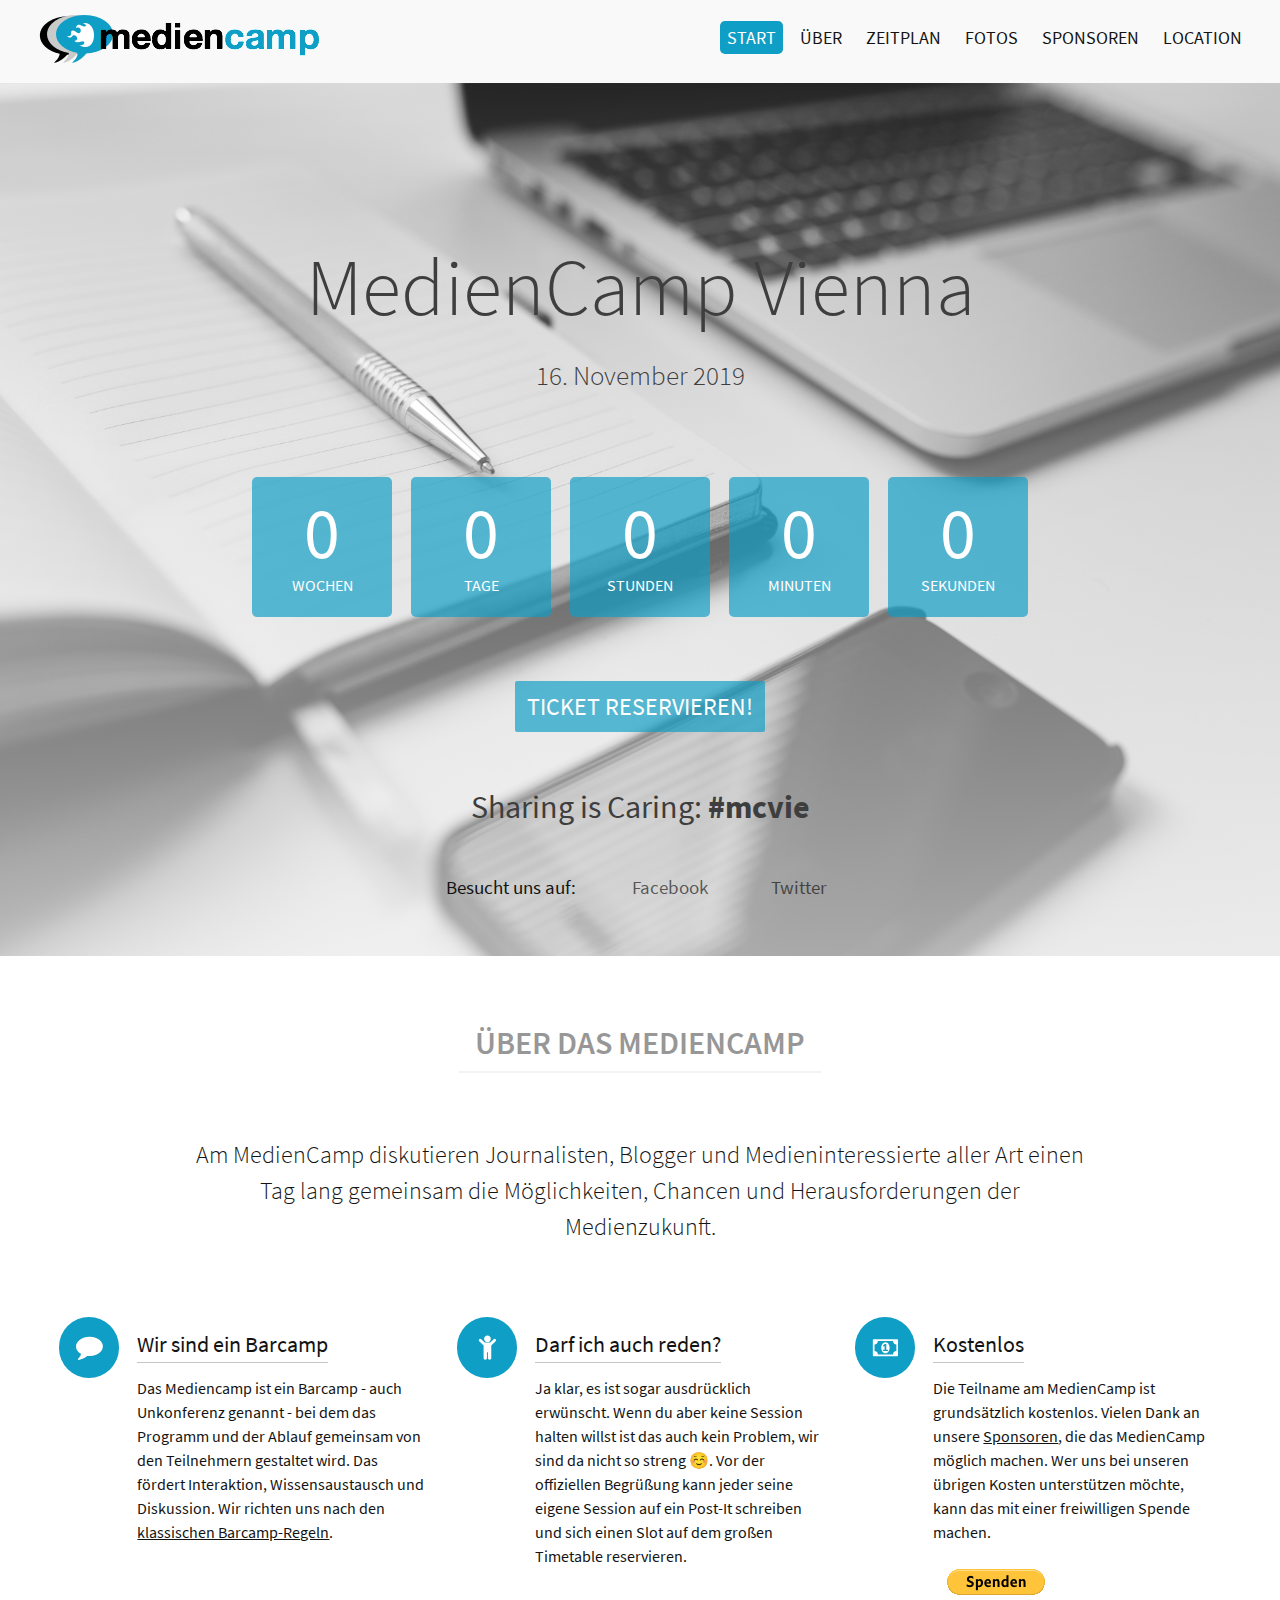
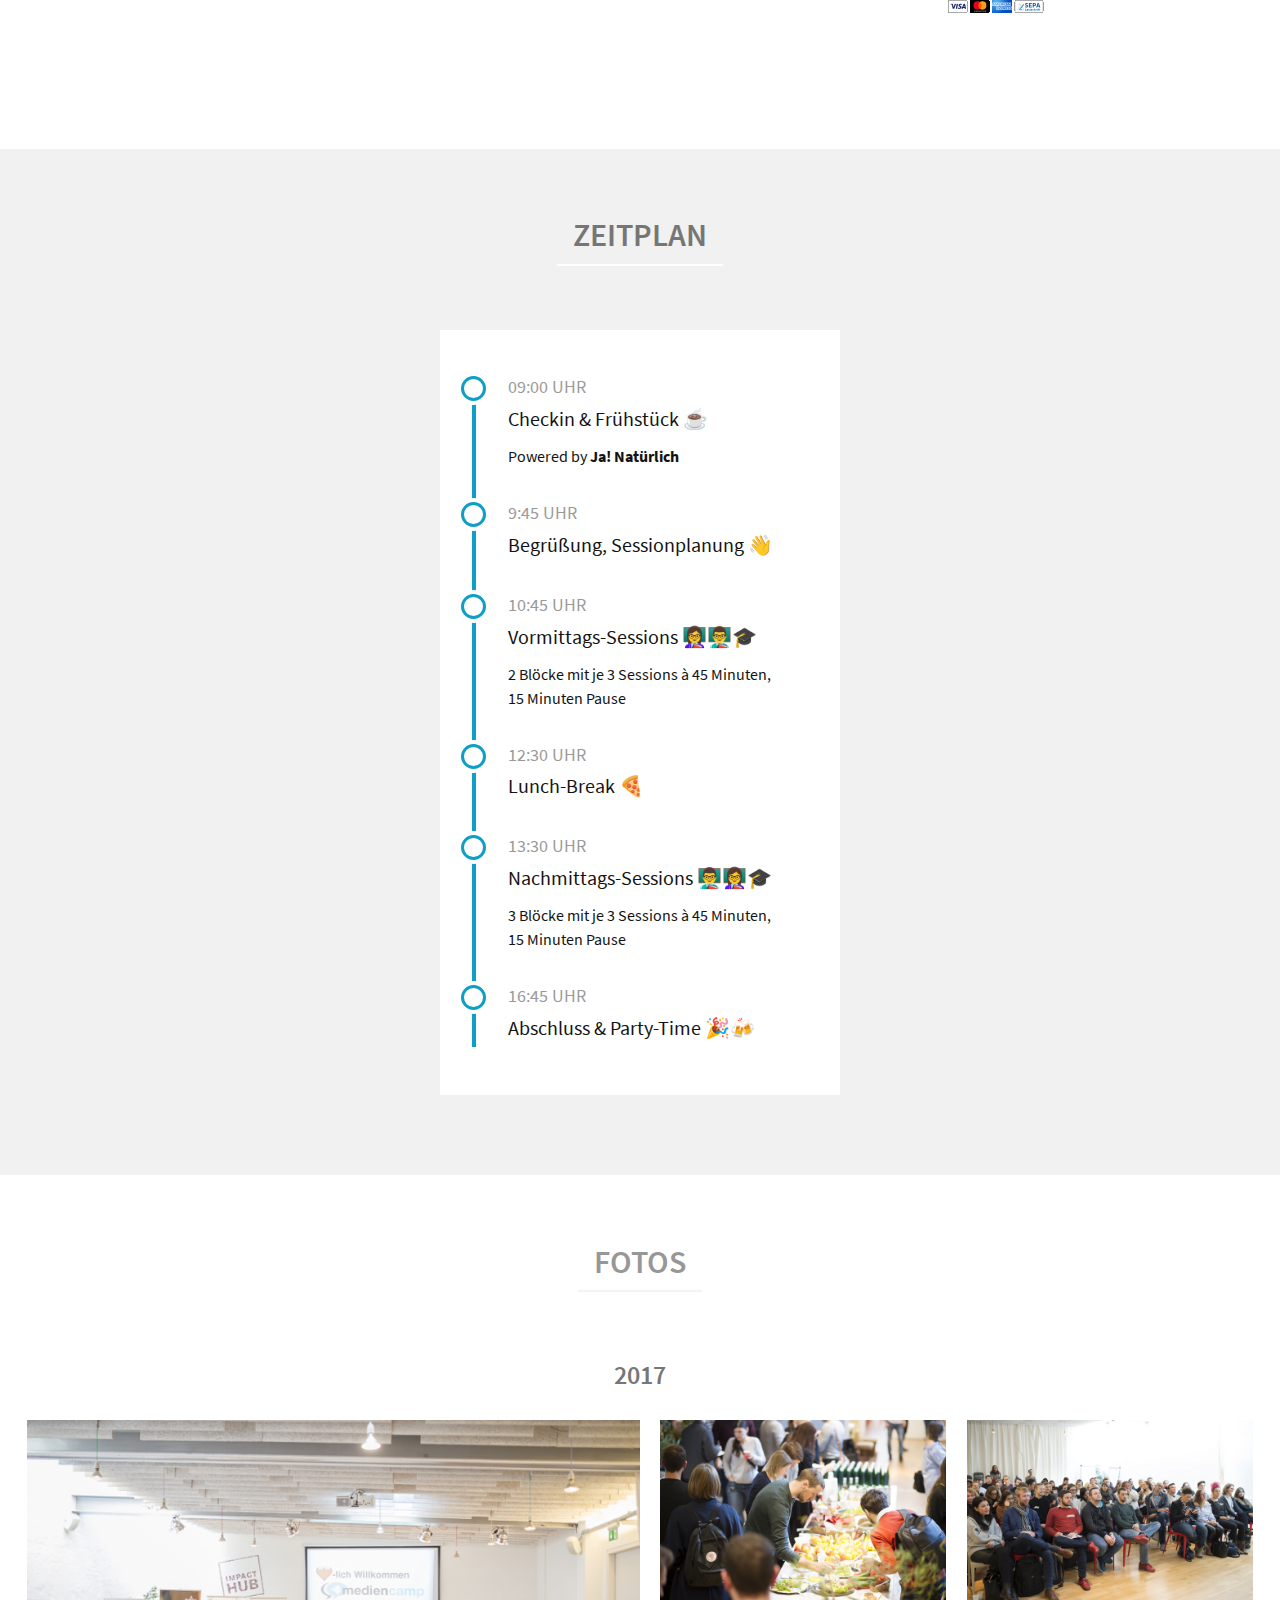
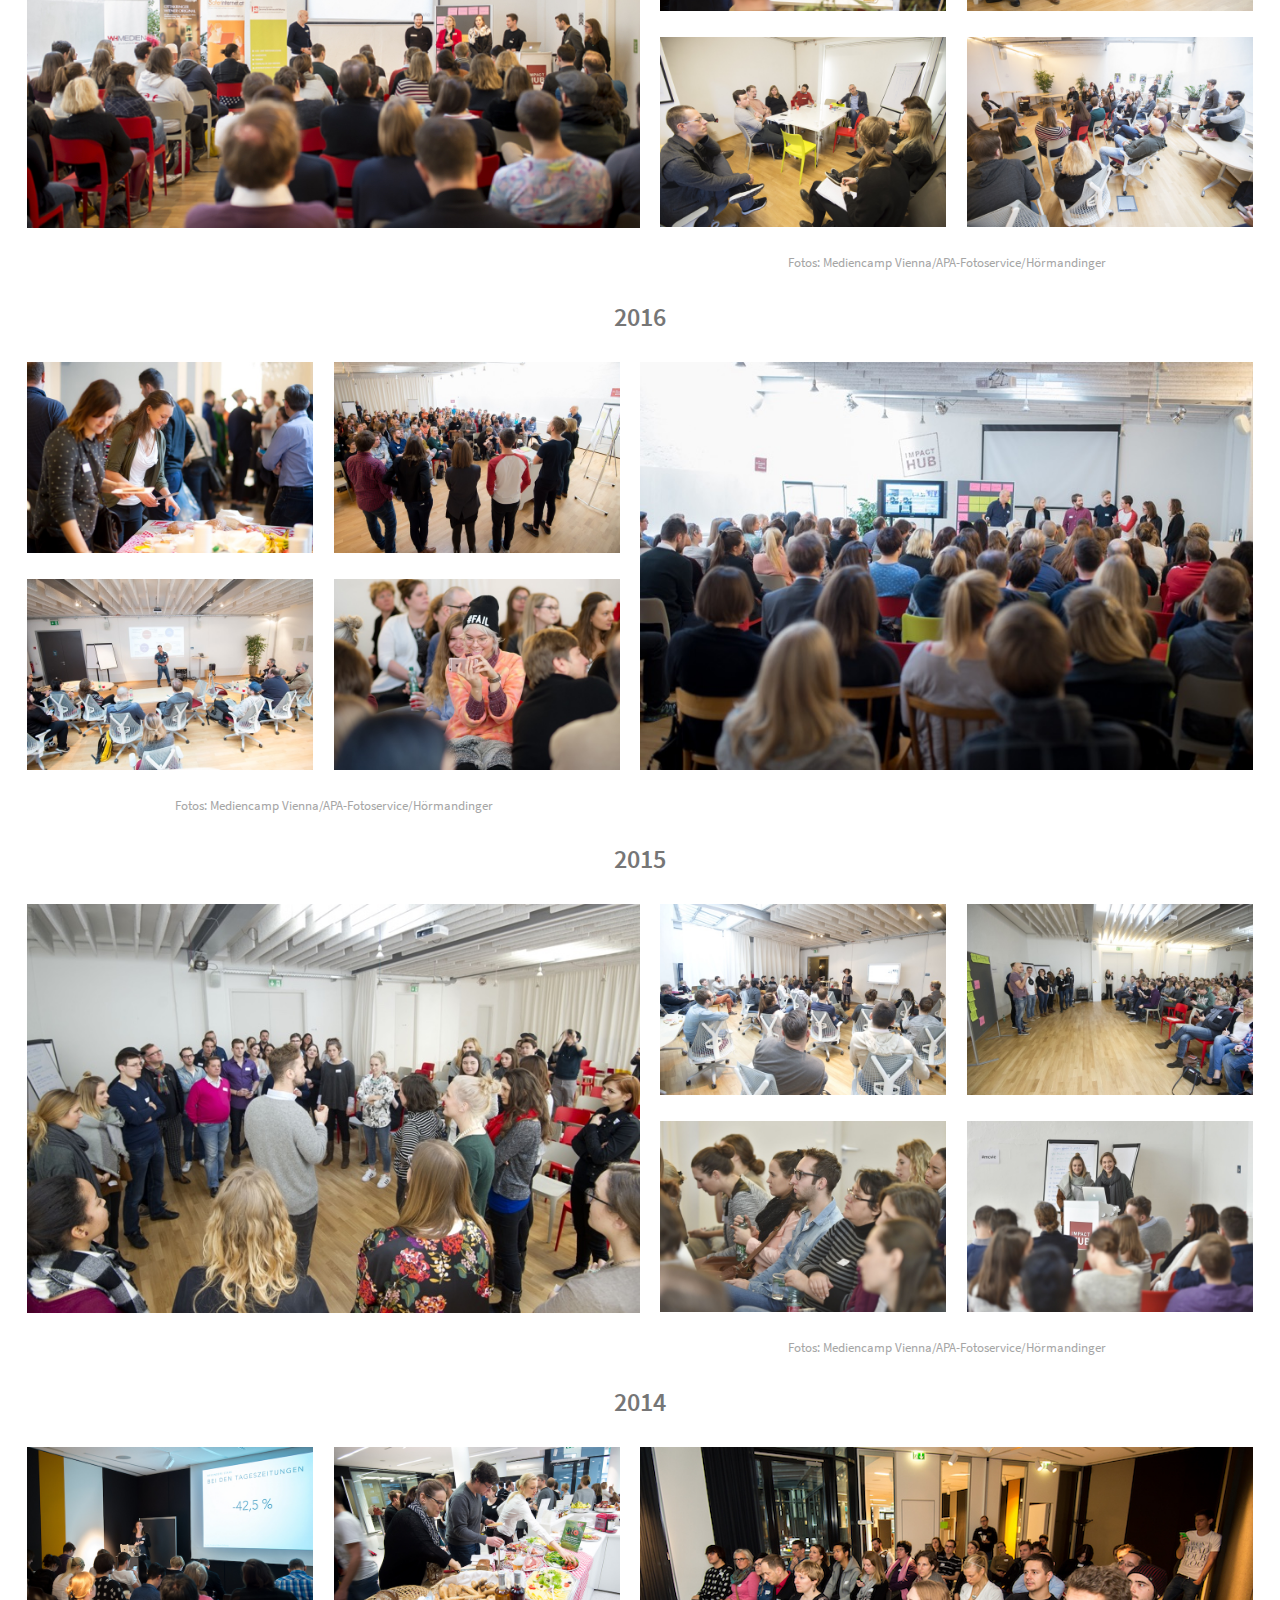
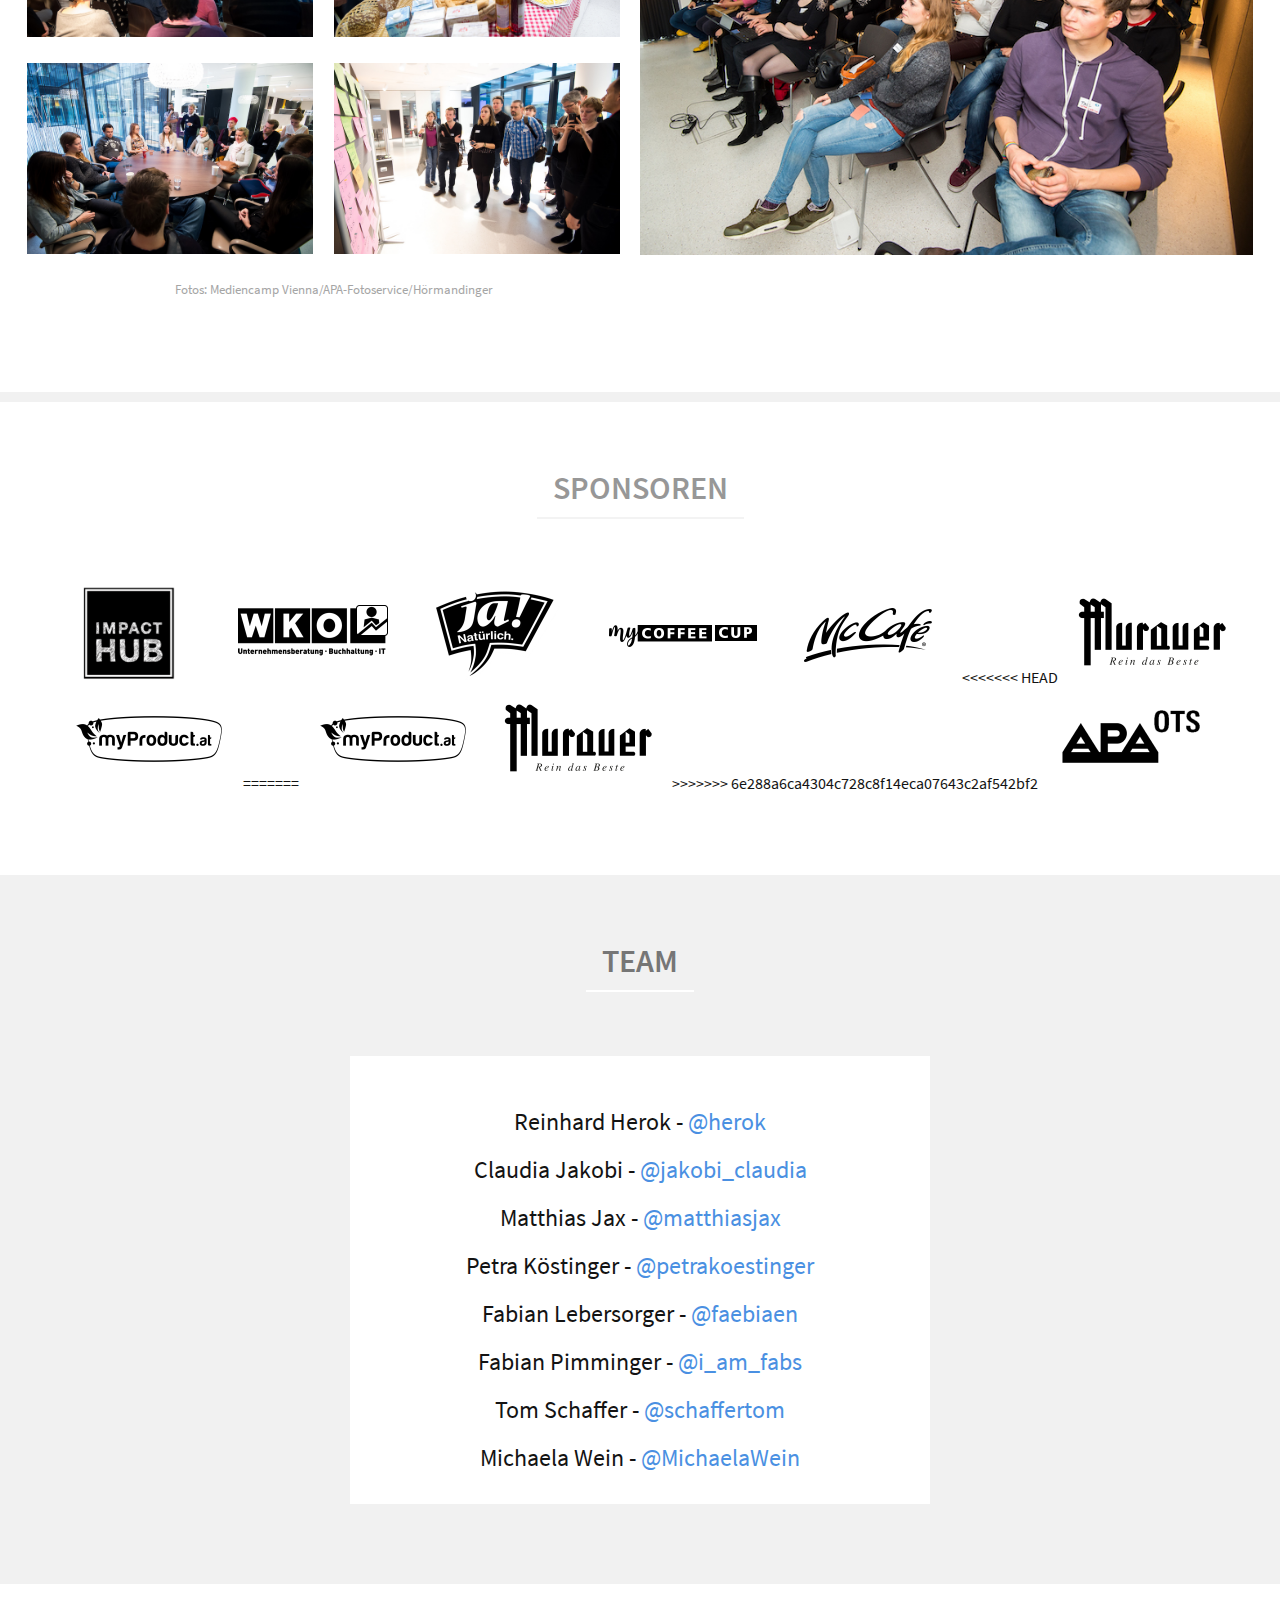
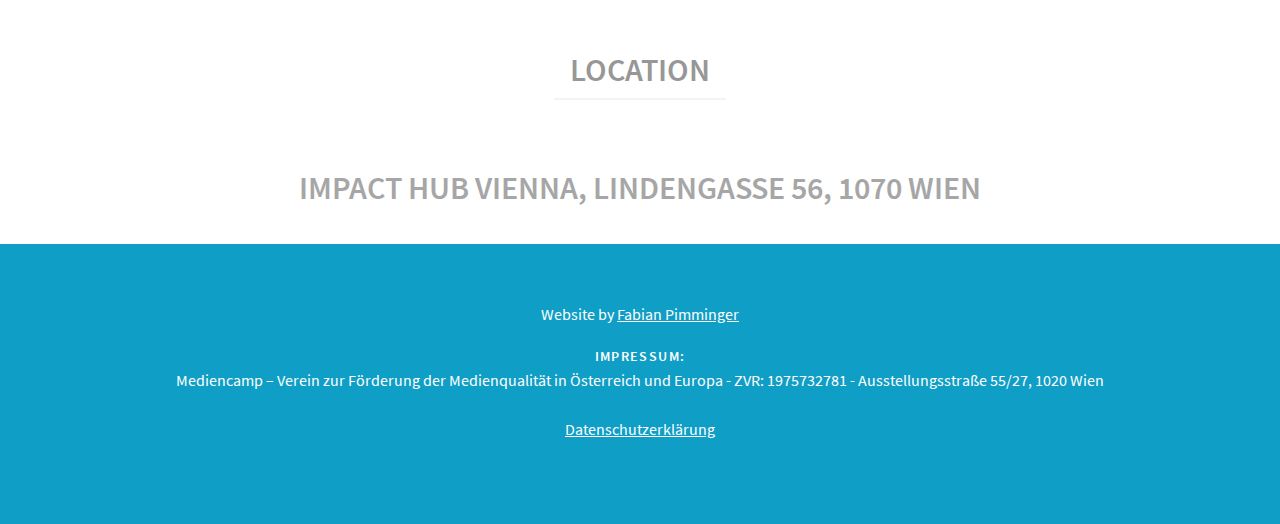
==== commit 4c14b47b: "Merge branch 'gh-pages' of https://github.com/fabianpimminger/MedienCampVienna into gh-pages" ====
--- a/index.html
+++ b/index.html
@@ -241,8 +241,13 @@
 <!-- 					<a href="http://www.tirol.at" rel="nofollow"><img src="/img/sponsors/mediencamp-sponsor-tirol.png" alt="Tirol"></a> -->
 <!-- 					<a href="https://www.ottakringerbrauerei.at" rel="nofollow"><img src="/img/sponsors/mediencamp-sponsor-ottakringer.png" alt="Ottakringer"></a> -->
 <!-- 					<a href="http://lugus.at" rel="nofollow"><img src="/img/sponsors/mediencamp-sponsor-lugus.png" alt="Lugus Gratzl Getränke GesmbH"></a> -->
+<<<<<<< HEAD
 					<a href="https://www.murauerbier.at/" rel="nofollow"><img src="/img/sponsors/mediencamp-sponsor-murauer.png" alt="Murauer Bier"></a>
 					<a href="https://myproduct.at/" rel="nofollow"><img src="/img/sponsors/mediencamp-sponsor-myproduct.png" alt="myProduct.at"></a>
+=======
+					<a href="https://myproduct.at/" rel="nofollow"><img src="/img/sponsors/mediencamp-sponsor-myproduct.png" alt="myProduct.at"></a>
+					<a href="https://www.murauerbier.at/" rel="nofollow"><img src="/img/sponsors/mediencamp-sponsor-murauer.png" alt="Murauer Bier"></a>
+>>>>>>> 6e288a6ca4304c728c8f14eca07643c2af542bf2
 					<a href="http://ots.at" rel="nofollow"><img src="/img/sponsors/mediencamp-sponsor-apa.png" alt="APA OTS"></a>
 					<!--<a href="http://nma.vc"><img src="/img/sponsors/mediencamp-sponsor-nma.png" alt="NMA"></a>
 					<a href="http://www.meinlcoffee.com"><img src="/img/sponsors/mediencamp-sponsor-meinl.png" alt="Julius Meinl"></a>
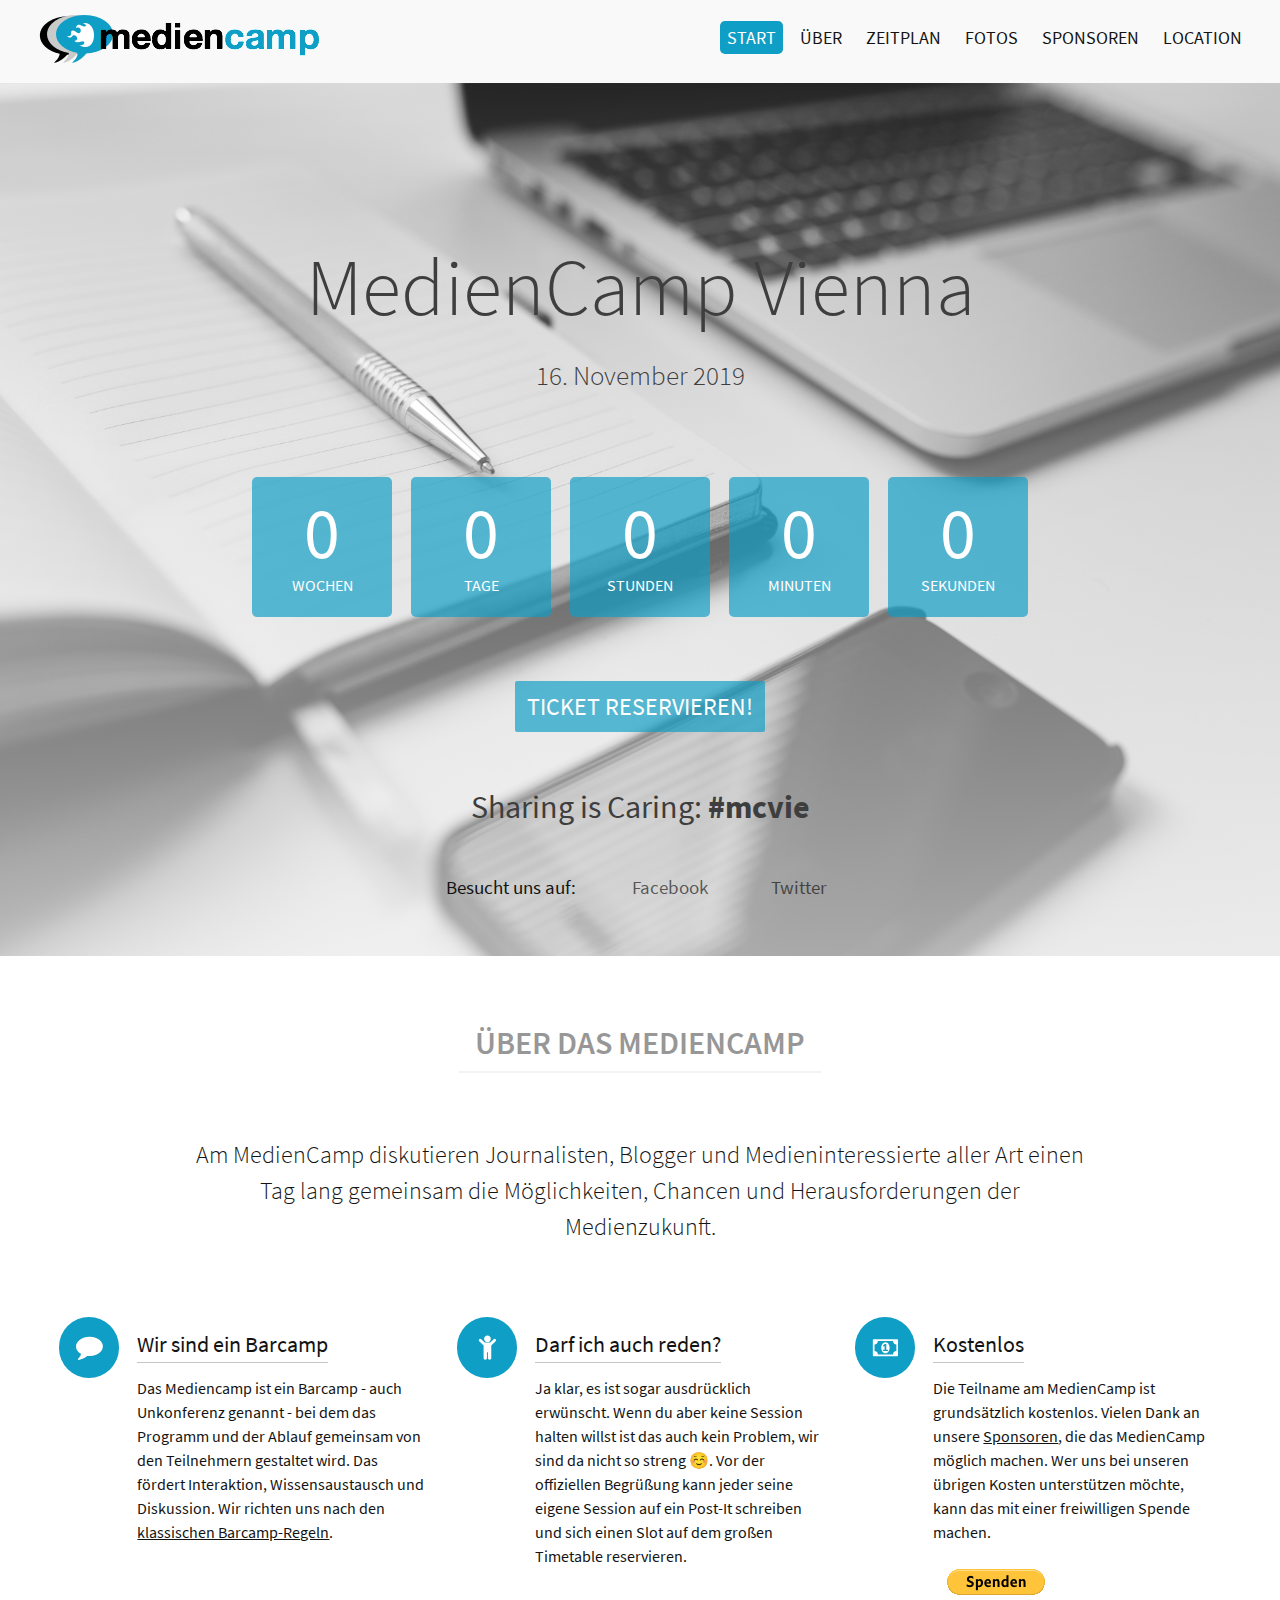
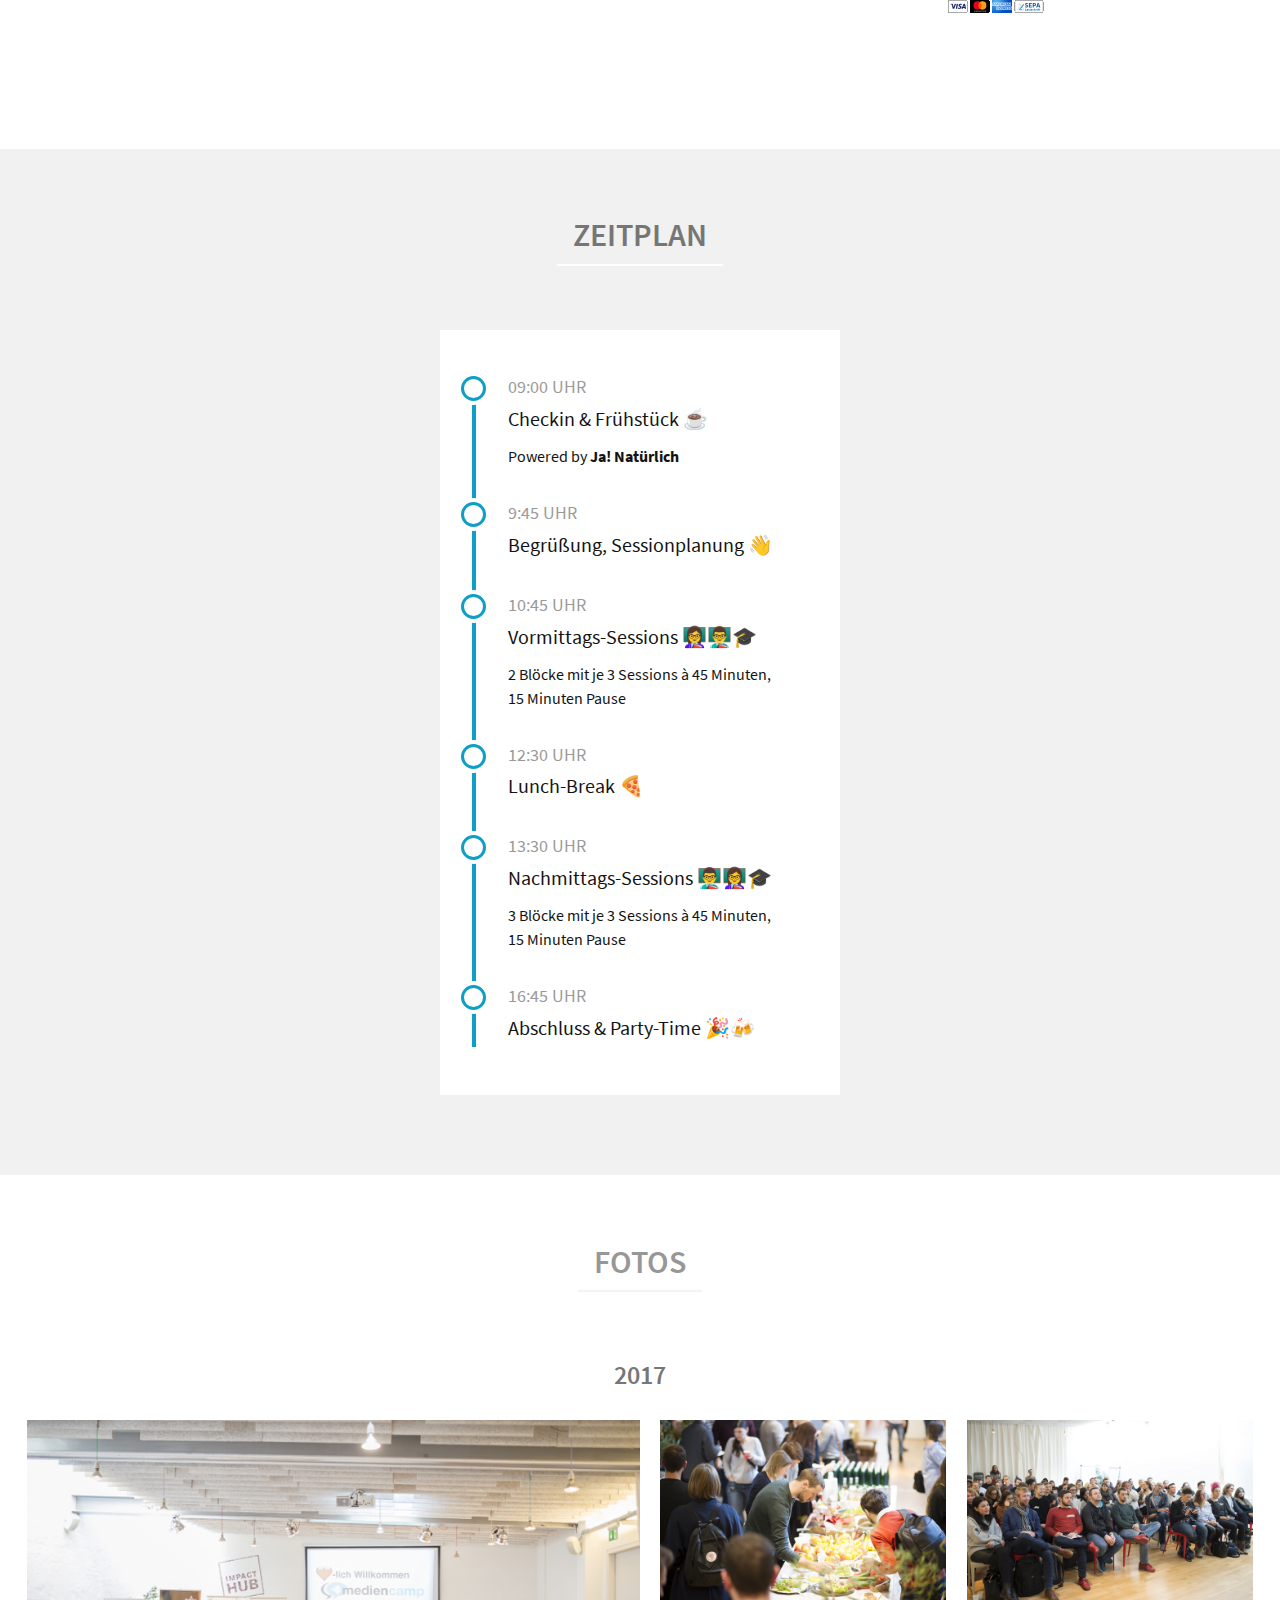
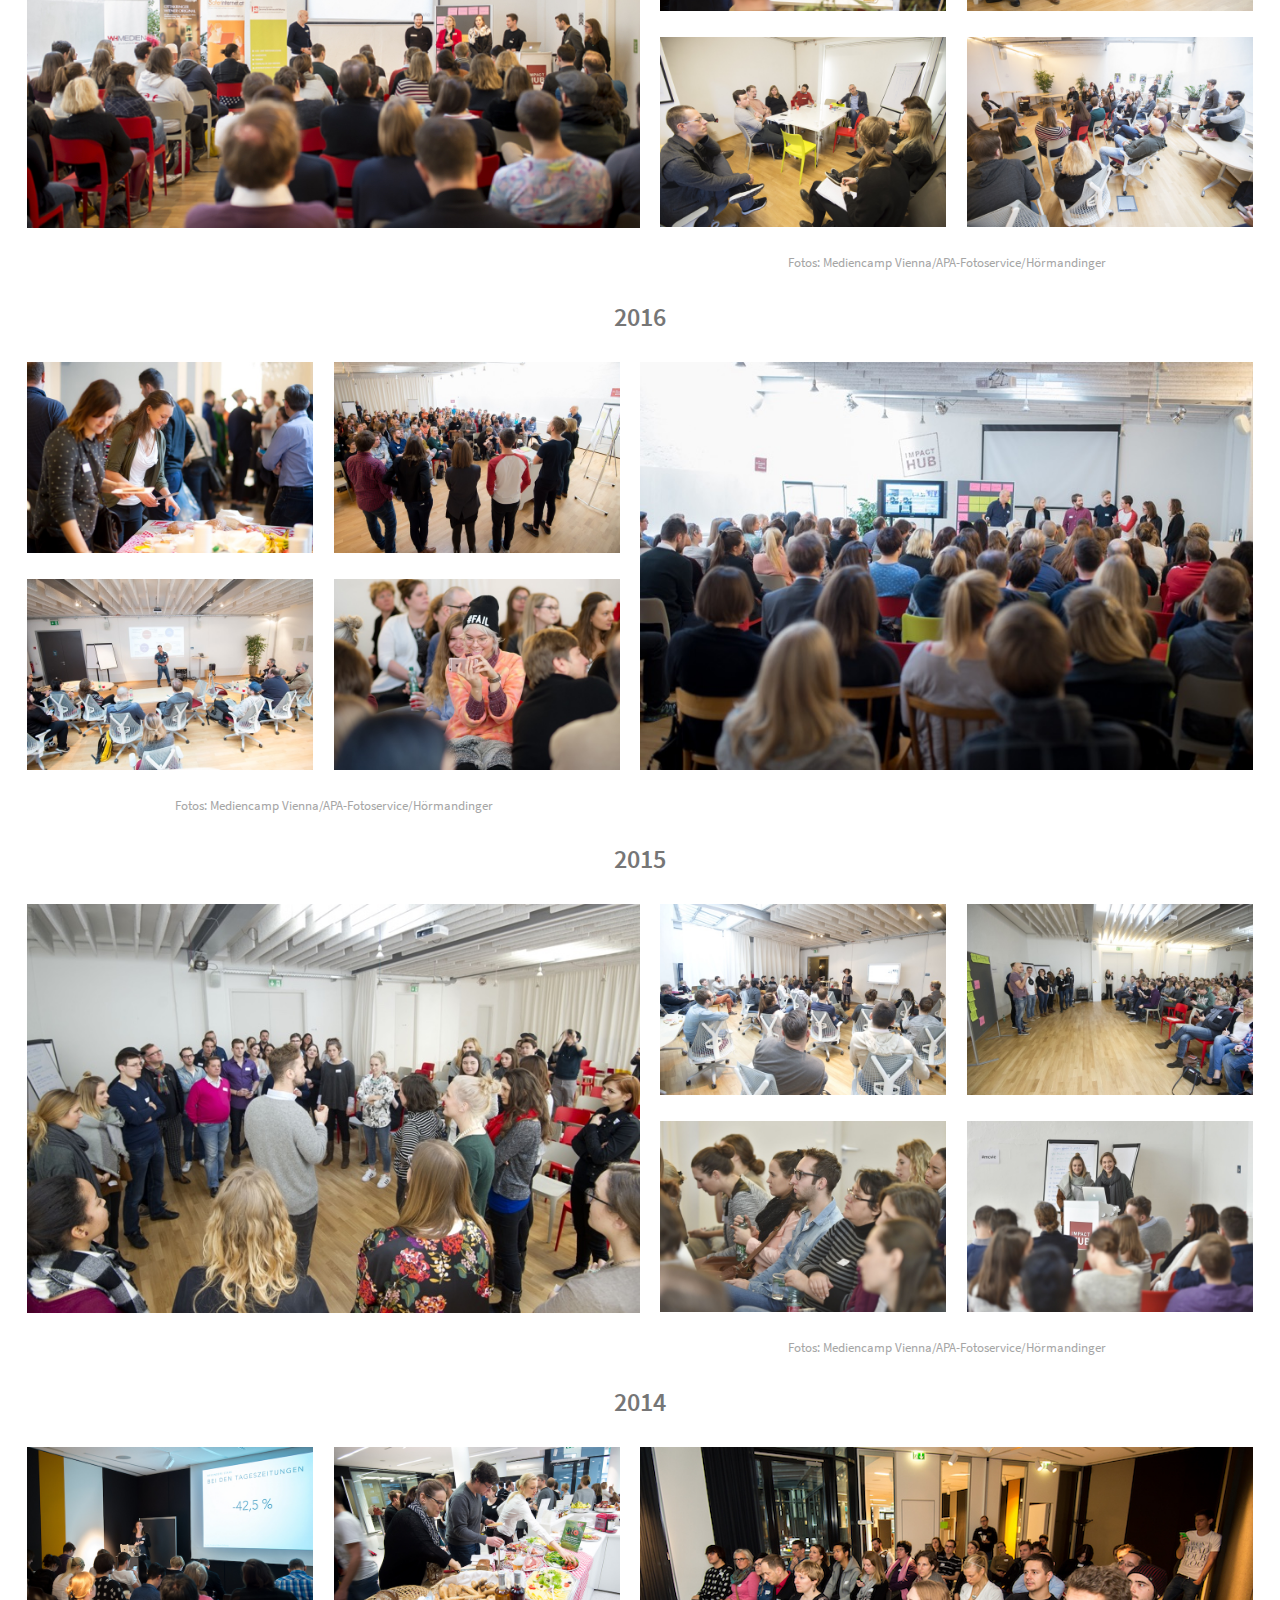
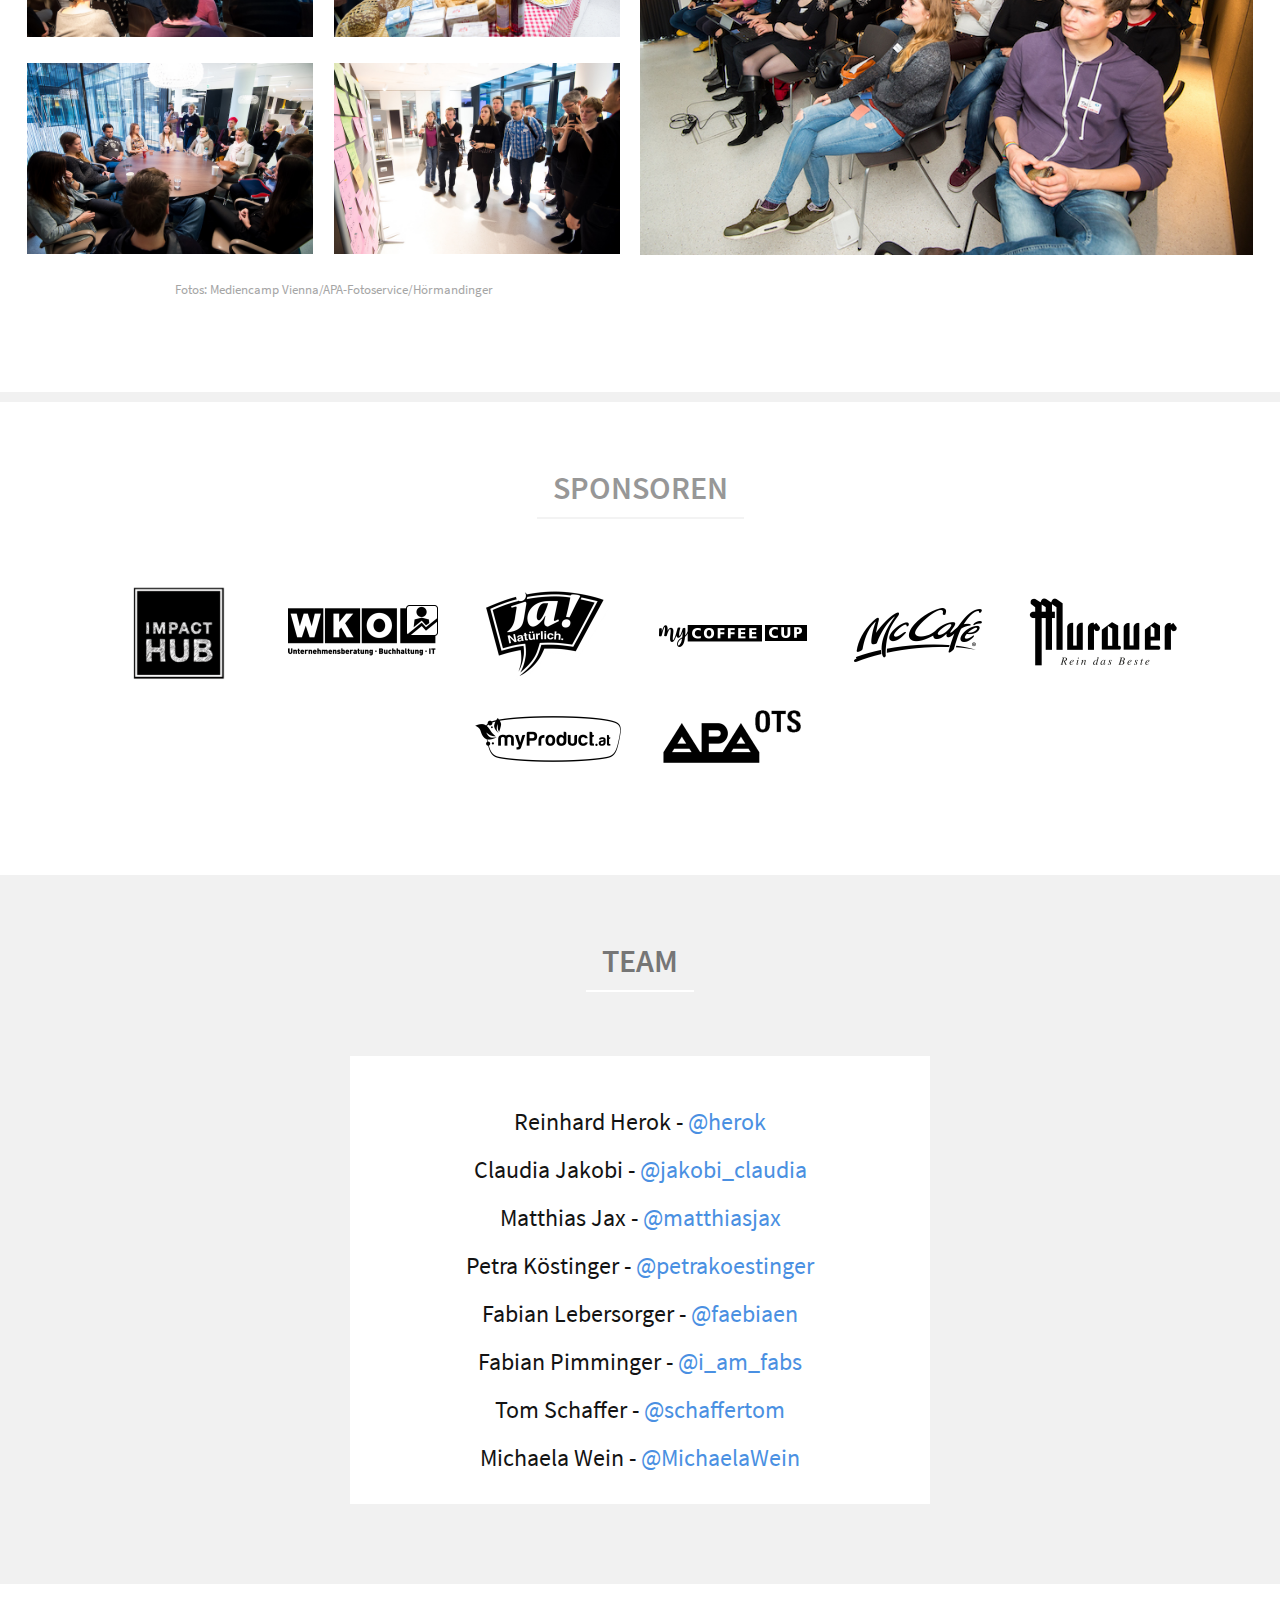
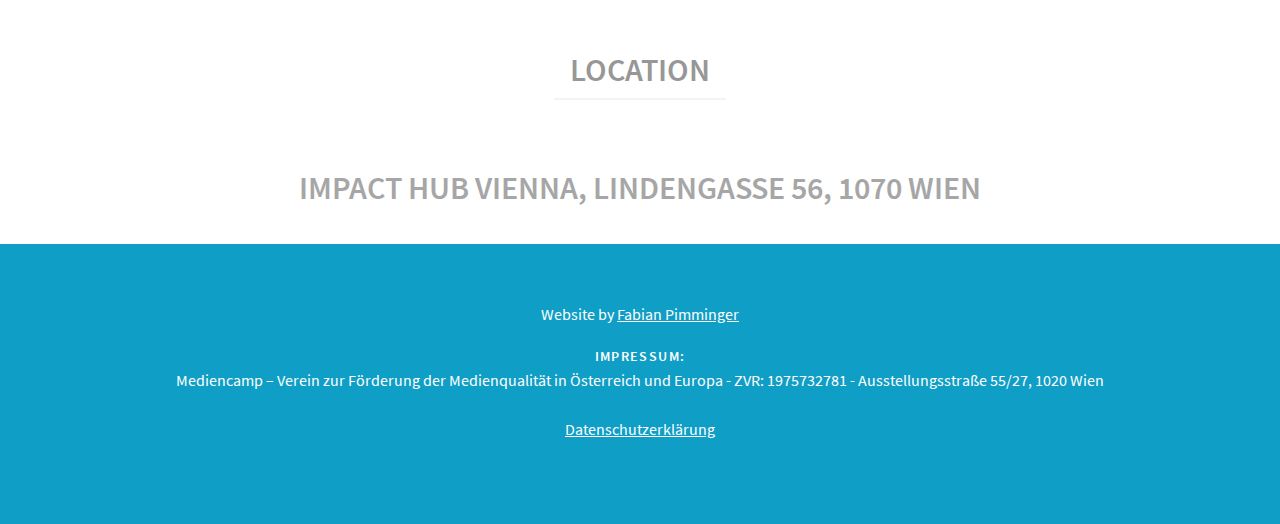
==== commit 42b43b52: "resolve merge" ====
--- a/index.html
+++ b/index.html
@@ -241,13 +241,8 @@
 <!-- 					<a href="http://www.tirol.at" rel="nofollow"><img src="/img/sponsors/mediencamp-sponsor-tirol.png" alt="Tirol"></a> -->
 <!-- 					<a href="https://www.ottakringerbrauerei.at" rel="nofollow"><img src="/img/sponsors/mediencamp-sponsor-ottakringer.png" alt="Ottakringer"></a> -->
 <!-- 					<a href="http://lugus.at" rel="nofollow"><img src="/img/sponsors/mediencamp-sponsor-lugus.png" alt="Lugus Gratzl Getränke GesmbH"></a> -->
-<<<<<<< HEAD
 					<a href="https://www.murauerbier.at/" rel="nofollow"><img src="/img/sponsors/mediencamp-sponsor-murauer.png" alt="Murauer Bier"></a>
 					<a href="https://myproduct.at/" rel="nofollow"><img src="/img/sponsors/mediencamp-sponsor-myproduct.png" alt="myProduct.at"></a>
-=======
-					<a href="https://myproduct.at/" rel="nofollow"><img src="/img/sponsors/mediencamp-sponsor-myproduct.png" alt="myProduct.at"></a>
-					<a href="https://www.murauerbier.at/" rel="nofollow"><img src="/img/sponsors/mediencamp-sponsor-murauer.png" alt="Murauer Bier"></a>
->>>>>>> 6e288a6ca4304c728c8f14eca07643c2af542bf2
 					<a href="http://ots.at" rel="nofollow"><img src="/img/sponsors/mediencamp-sponsor-apa.png" alt="APA OTS"></a>
 					<!--<a href="http://nma.vc"><img src="/img/sponsors/mediencamp-sponsor-nma.png" alt="NMA"></a>
 					<a href="http://www.meinlcoffee.com"><img src="/img/sponsors/mediencamp-sponsor-meinl.png" alt="Julius Meinl"></a>
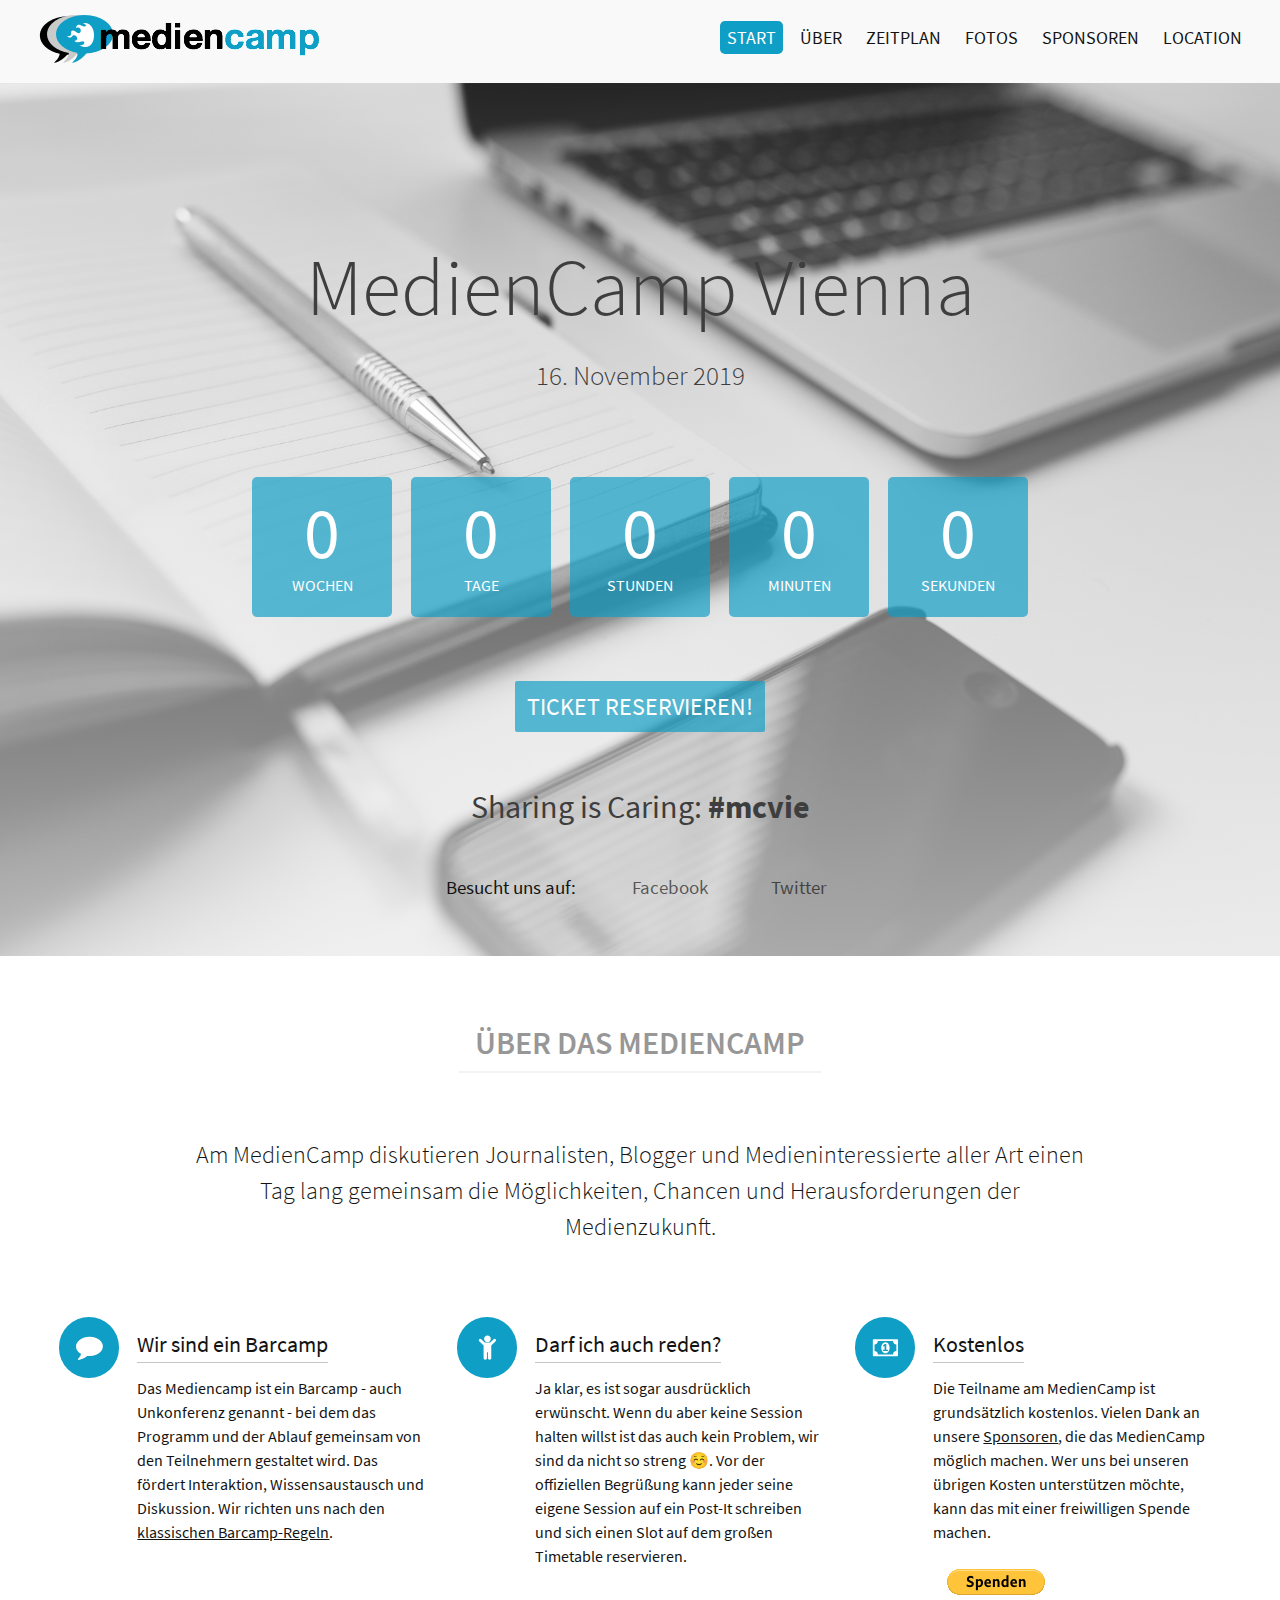
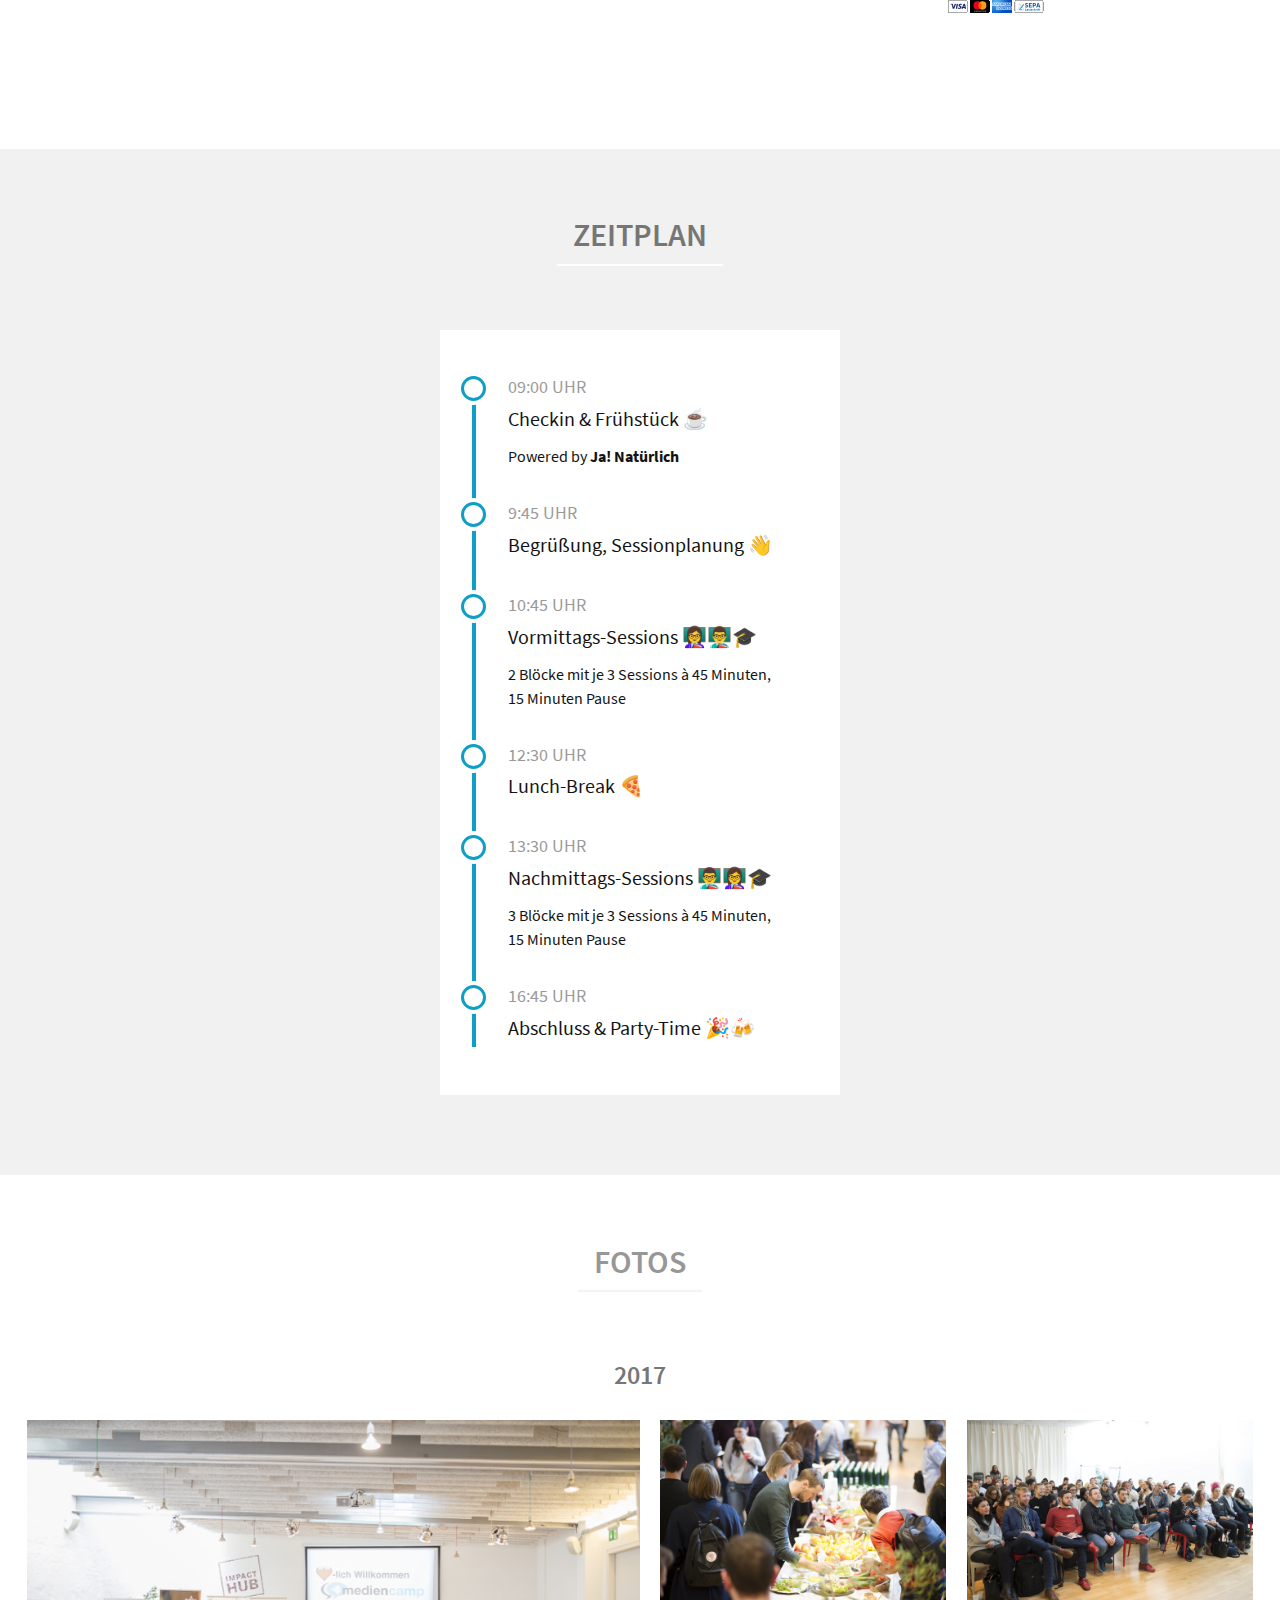
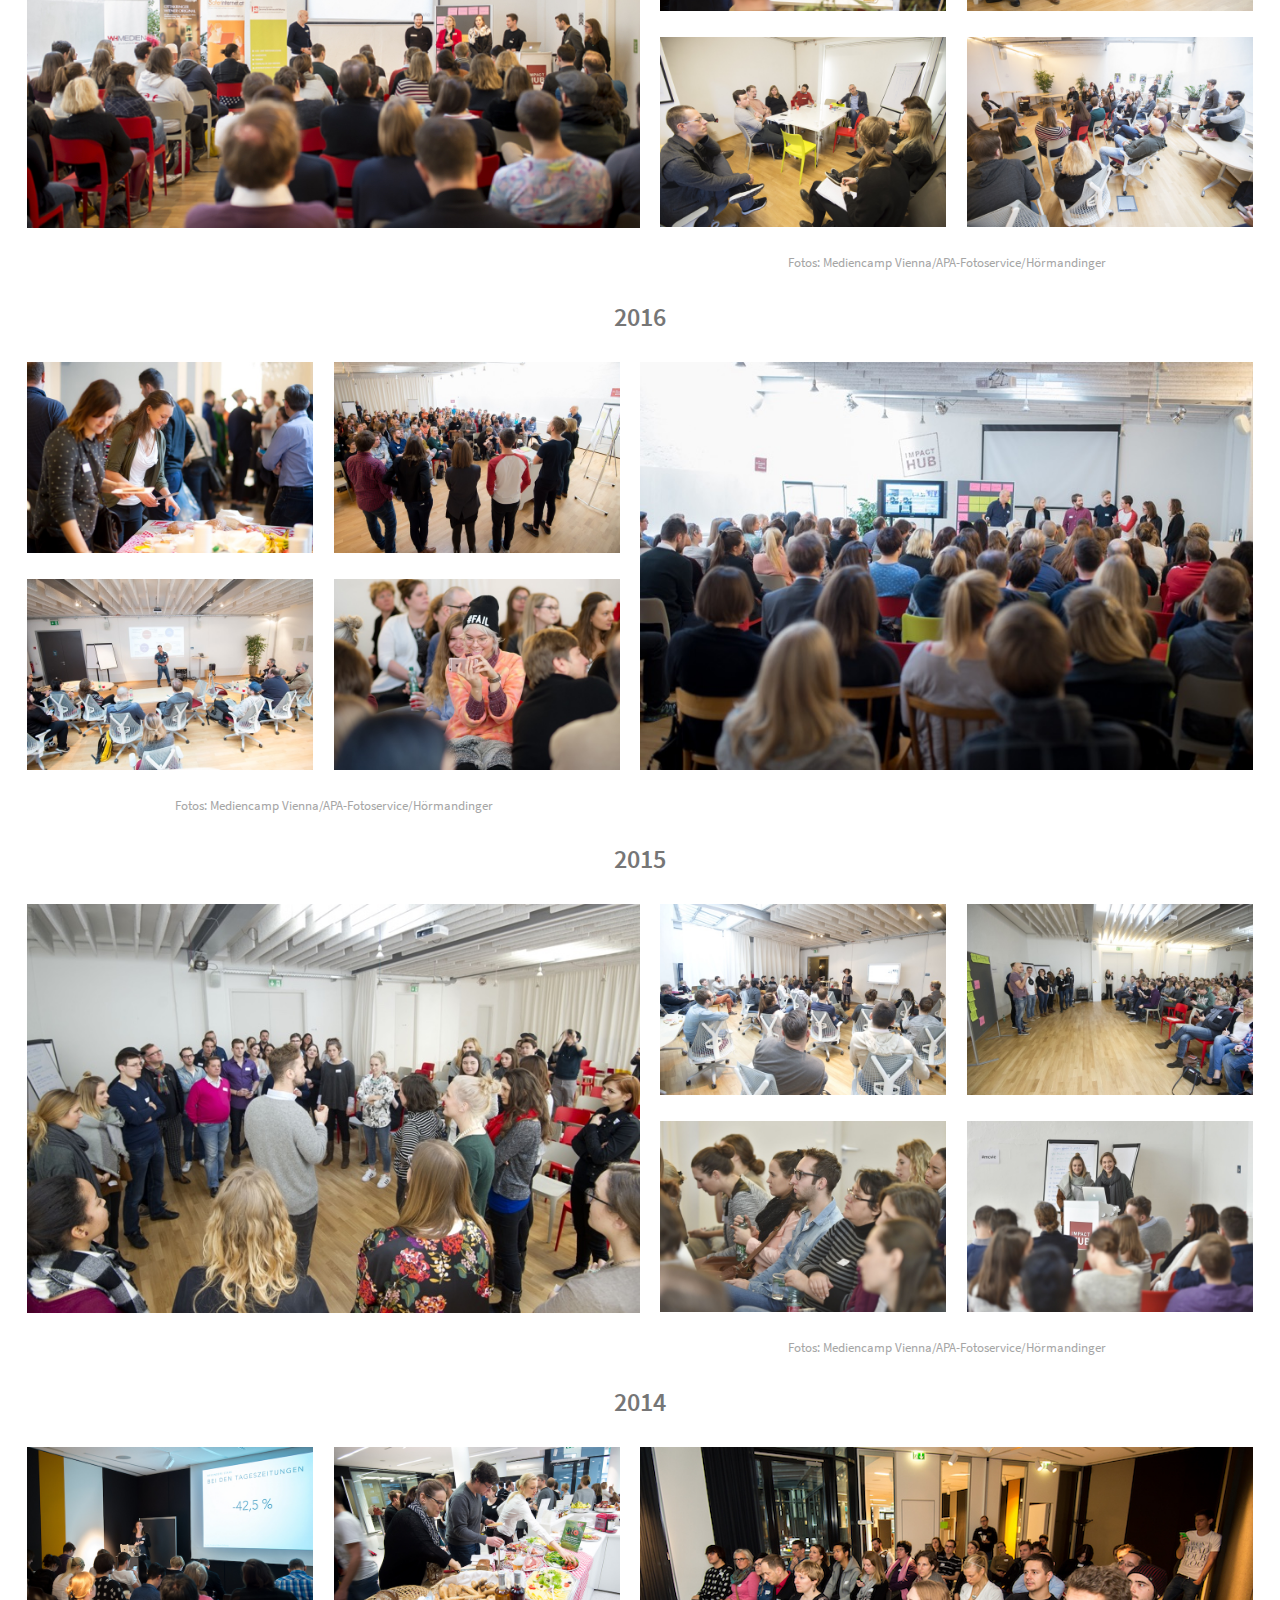
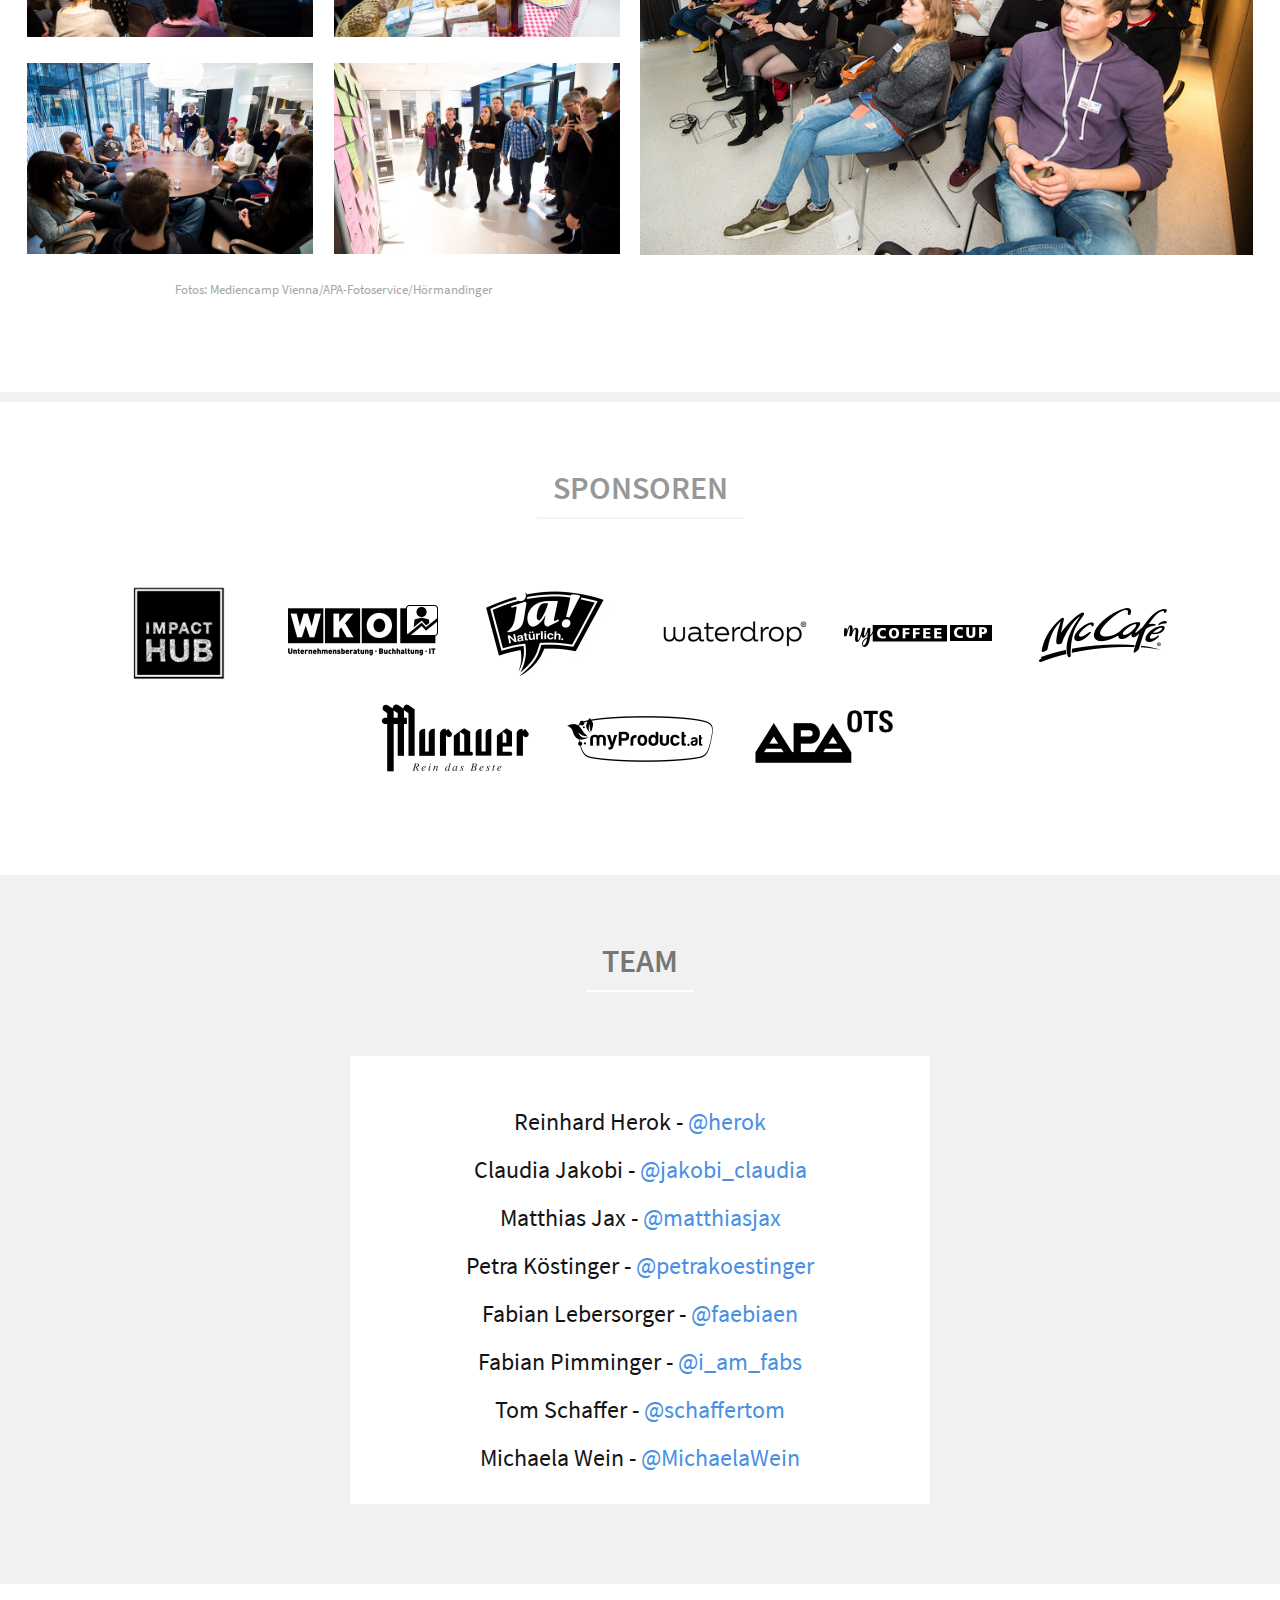
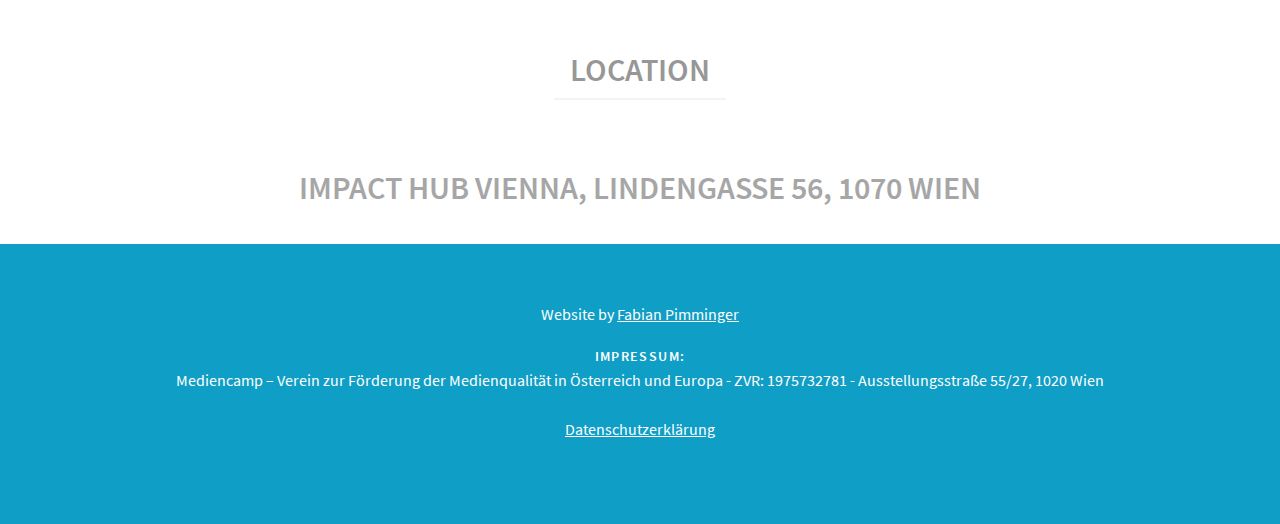
==== commit da3fee42: "Sponsor Waterdrop" ====
--- a/index.html
+++ b/index.html
@@ -235,6 +235,7 @@
 <!-- 					<a href="https://www.boku.ac.at/" rel="nofollow"><img src="/img/sponsors/mediencamp-sponsor-boku.png" alt="Universität für Bodenkultur Wien"></a> -->
 <!-- 					<a href="https://www.jhornig.com/" rel="nofollow"><img src="/img/sponsors/mediencamp-sponsor-hornig.png" alt="J. Hornig"></a> -->
 <!-- 					<a href="http://www.roemerquelle.at" rel="nofollow"><img src="/img/sponsors/mediencamp-sponsor-rq.png" alt="Römerquelle"></a> -->
+					<a href="https://www.waterdrop.com/"><img src="/img/sponsors/mediencamp-sponsor-waterdrop.png" alt="Waterdrop"></a>
 					<a href="https://www.mycoffeecup.at/de"><img src="/img/sponsors/mediencamp-sponsor-mycoffeecup.png" alt="MyCoffeeCup"></a>
   				<a href="http://mcdonalds.at" rel="nofollow"><img src="/img/sponsors/mediencamp-sponsor-mccafe.png" alt="McCafe"></a>
 <!--  					<a href="http://www.hakuma.at/" rel="nofollow"><img src="/img/sponsors/mediencamp-sponsor-hakuma.png" alt="Hakuma"></a> -->
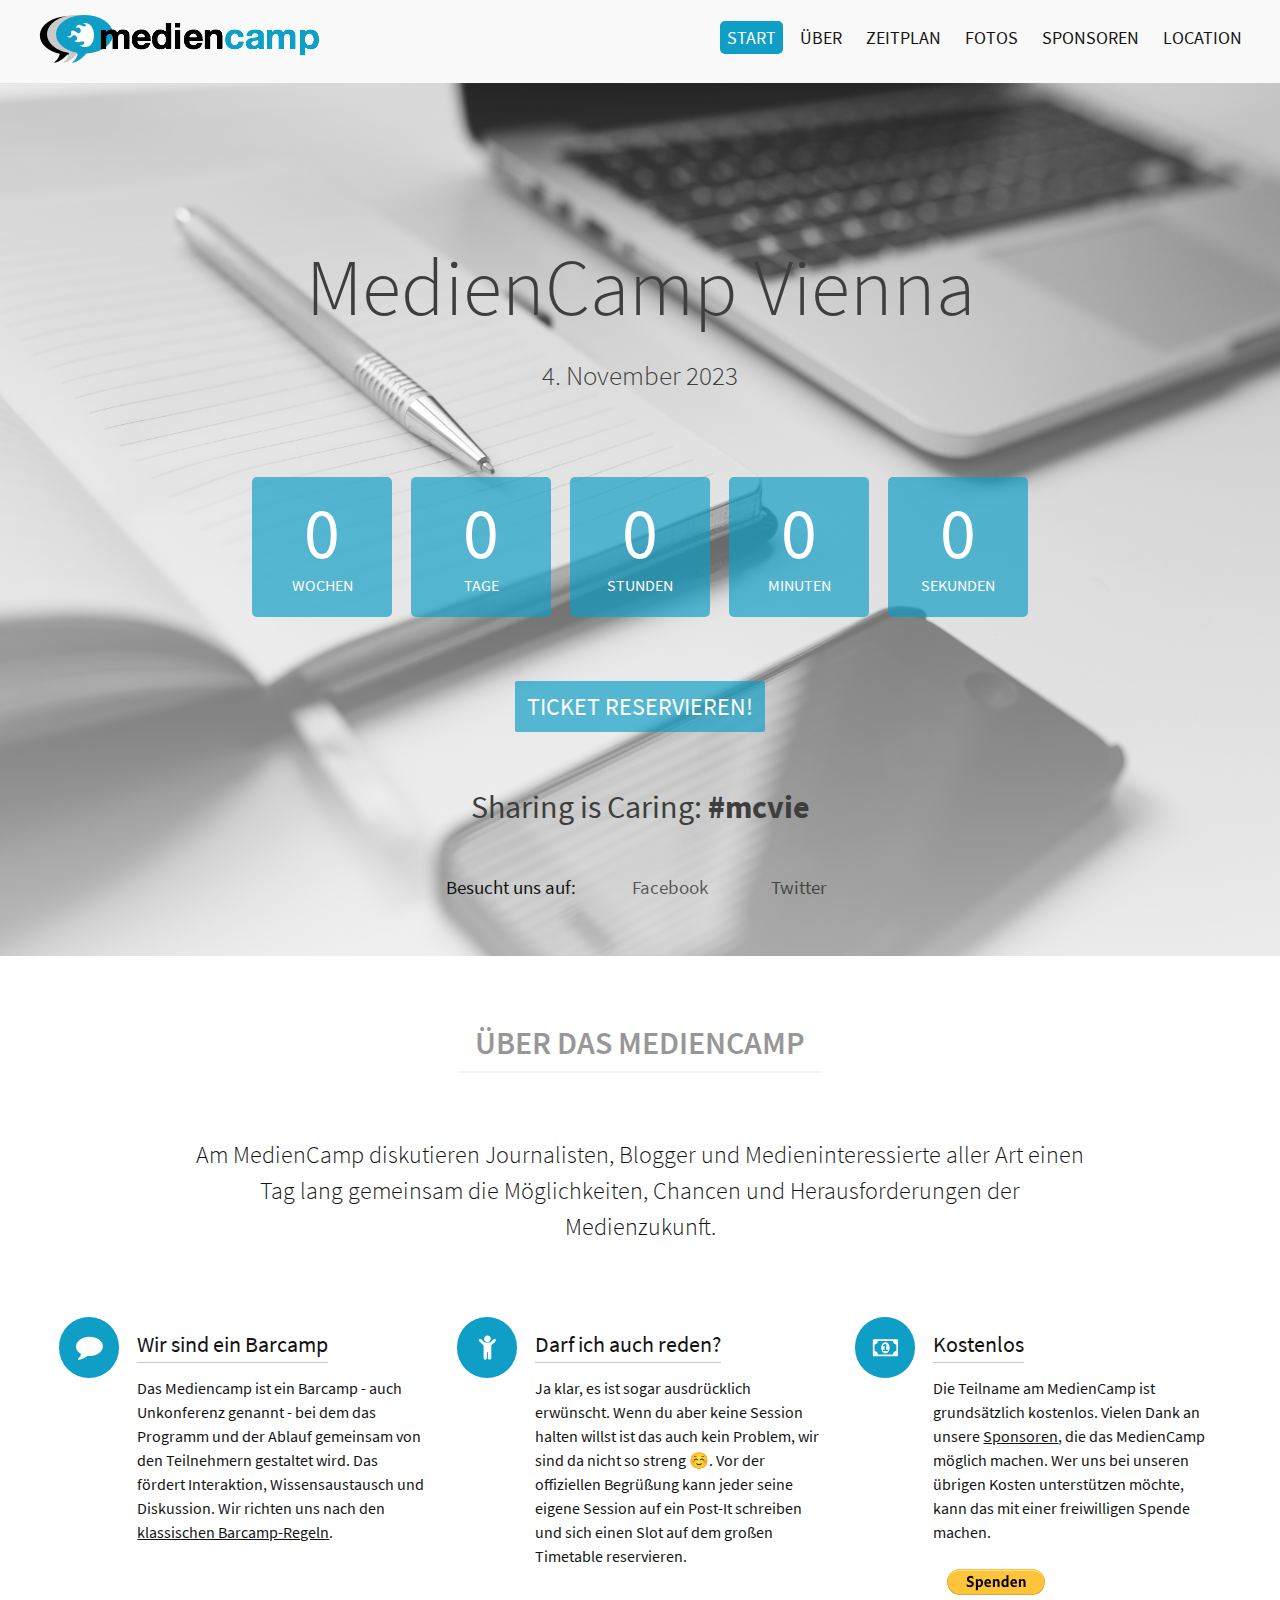
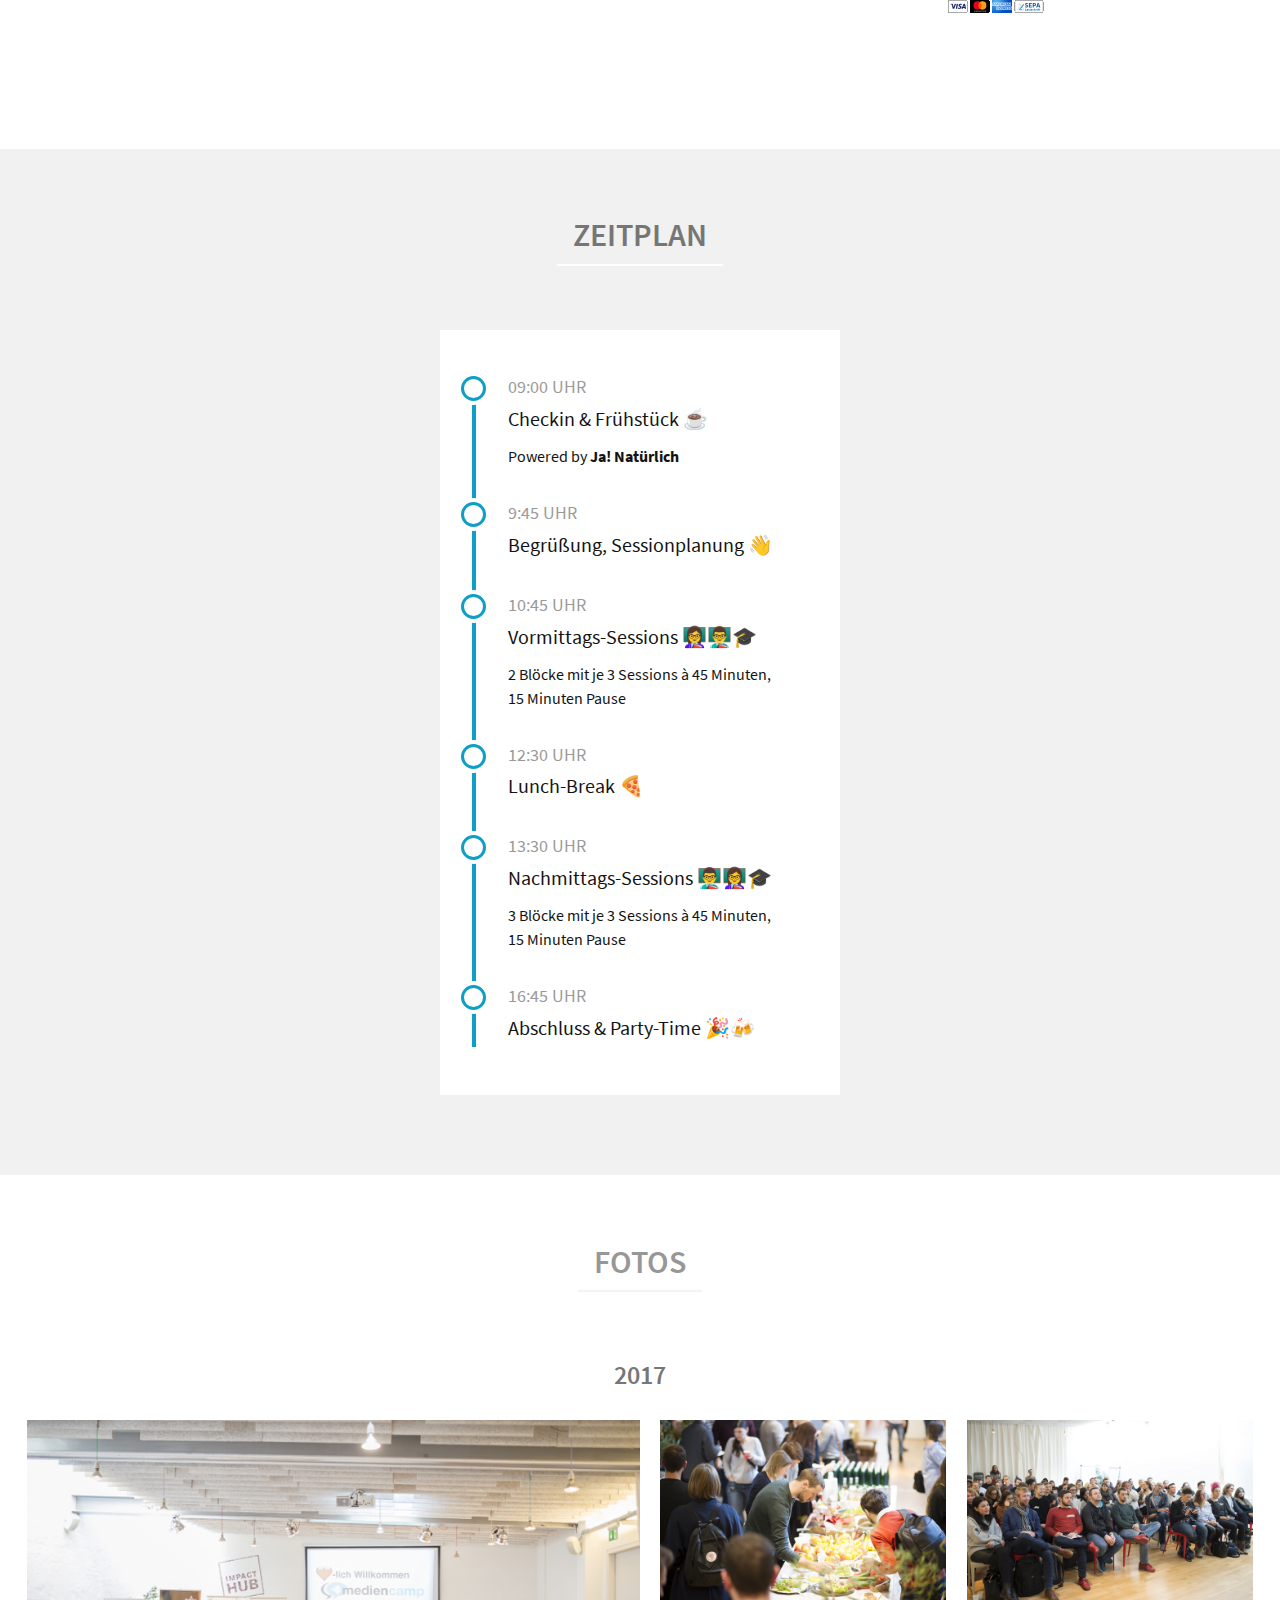
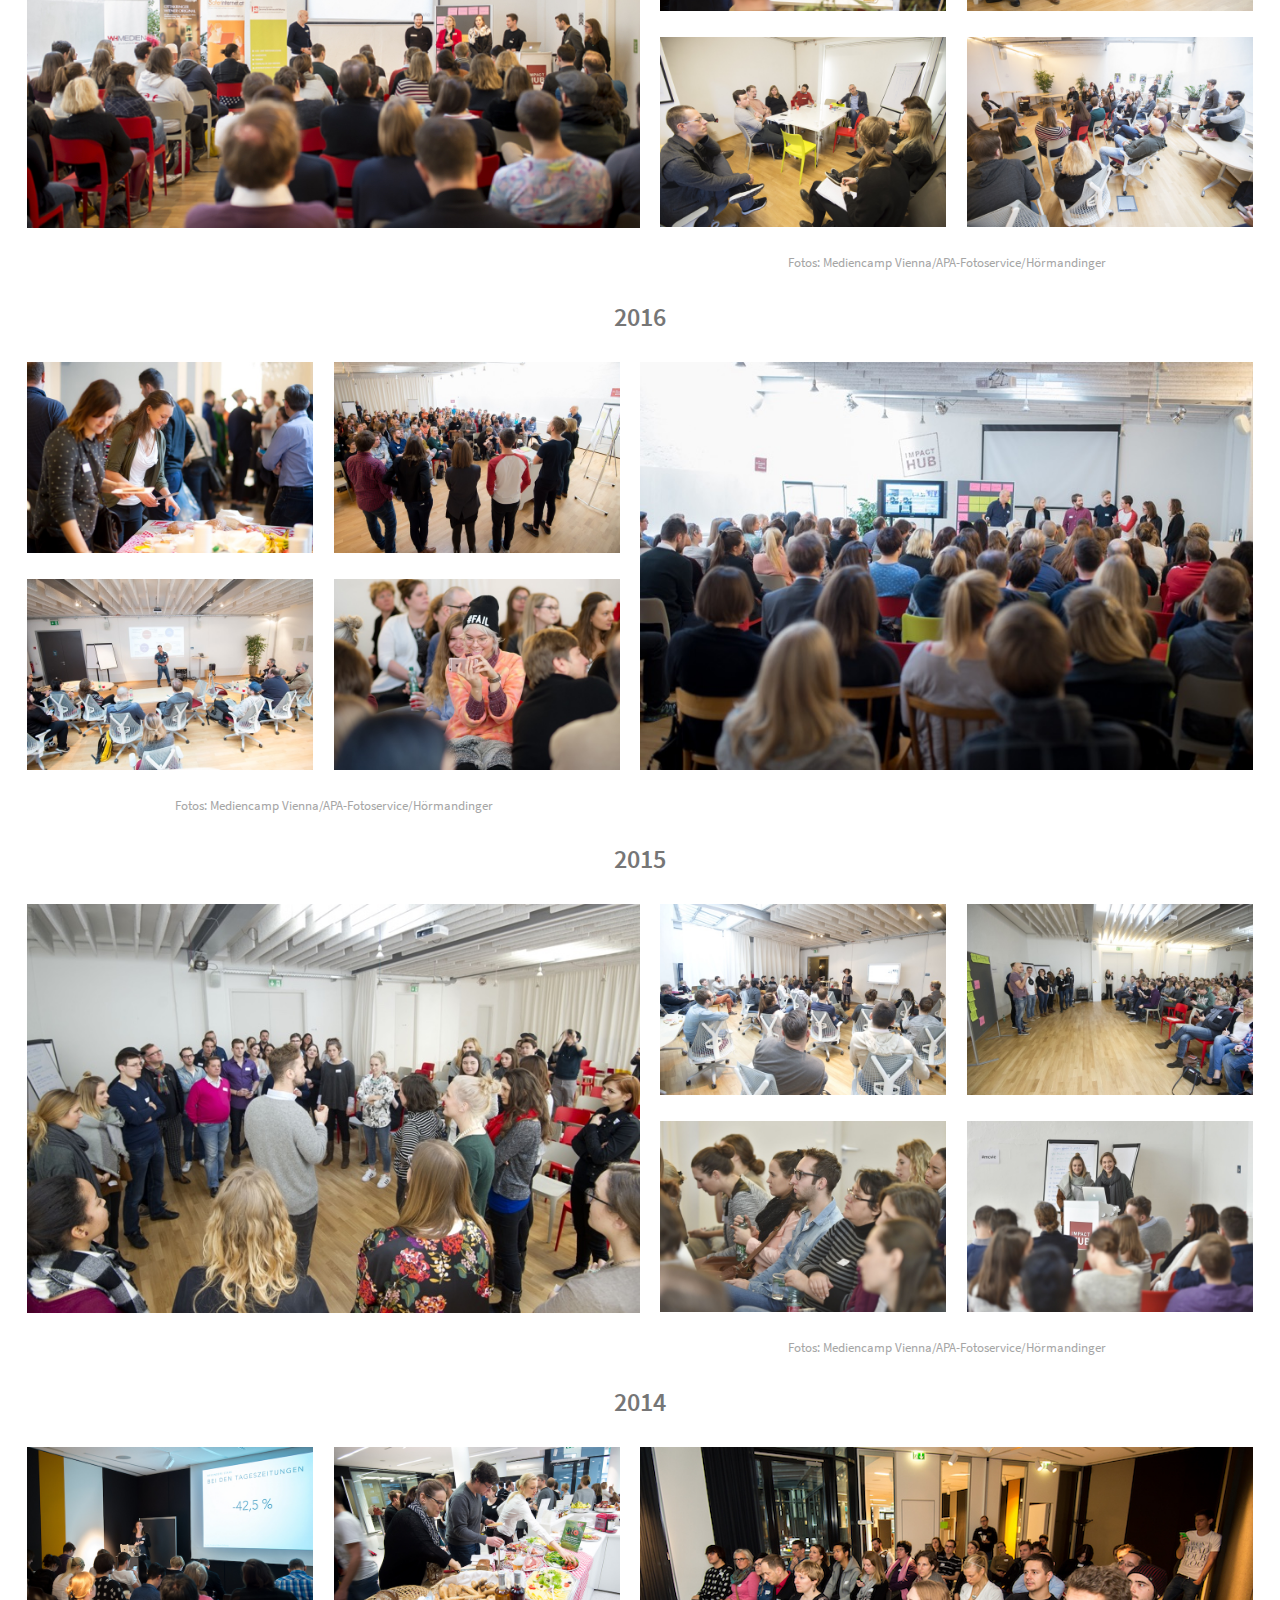
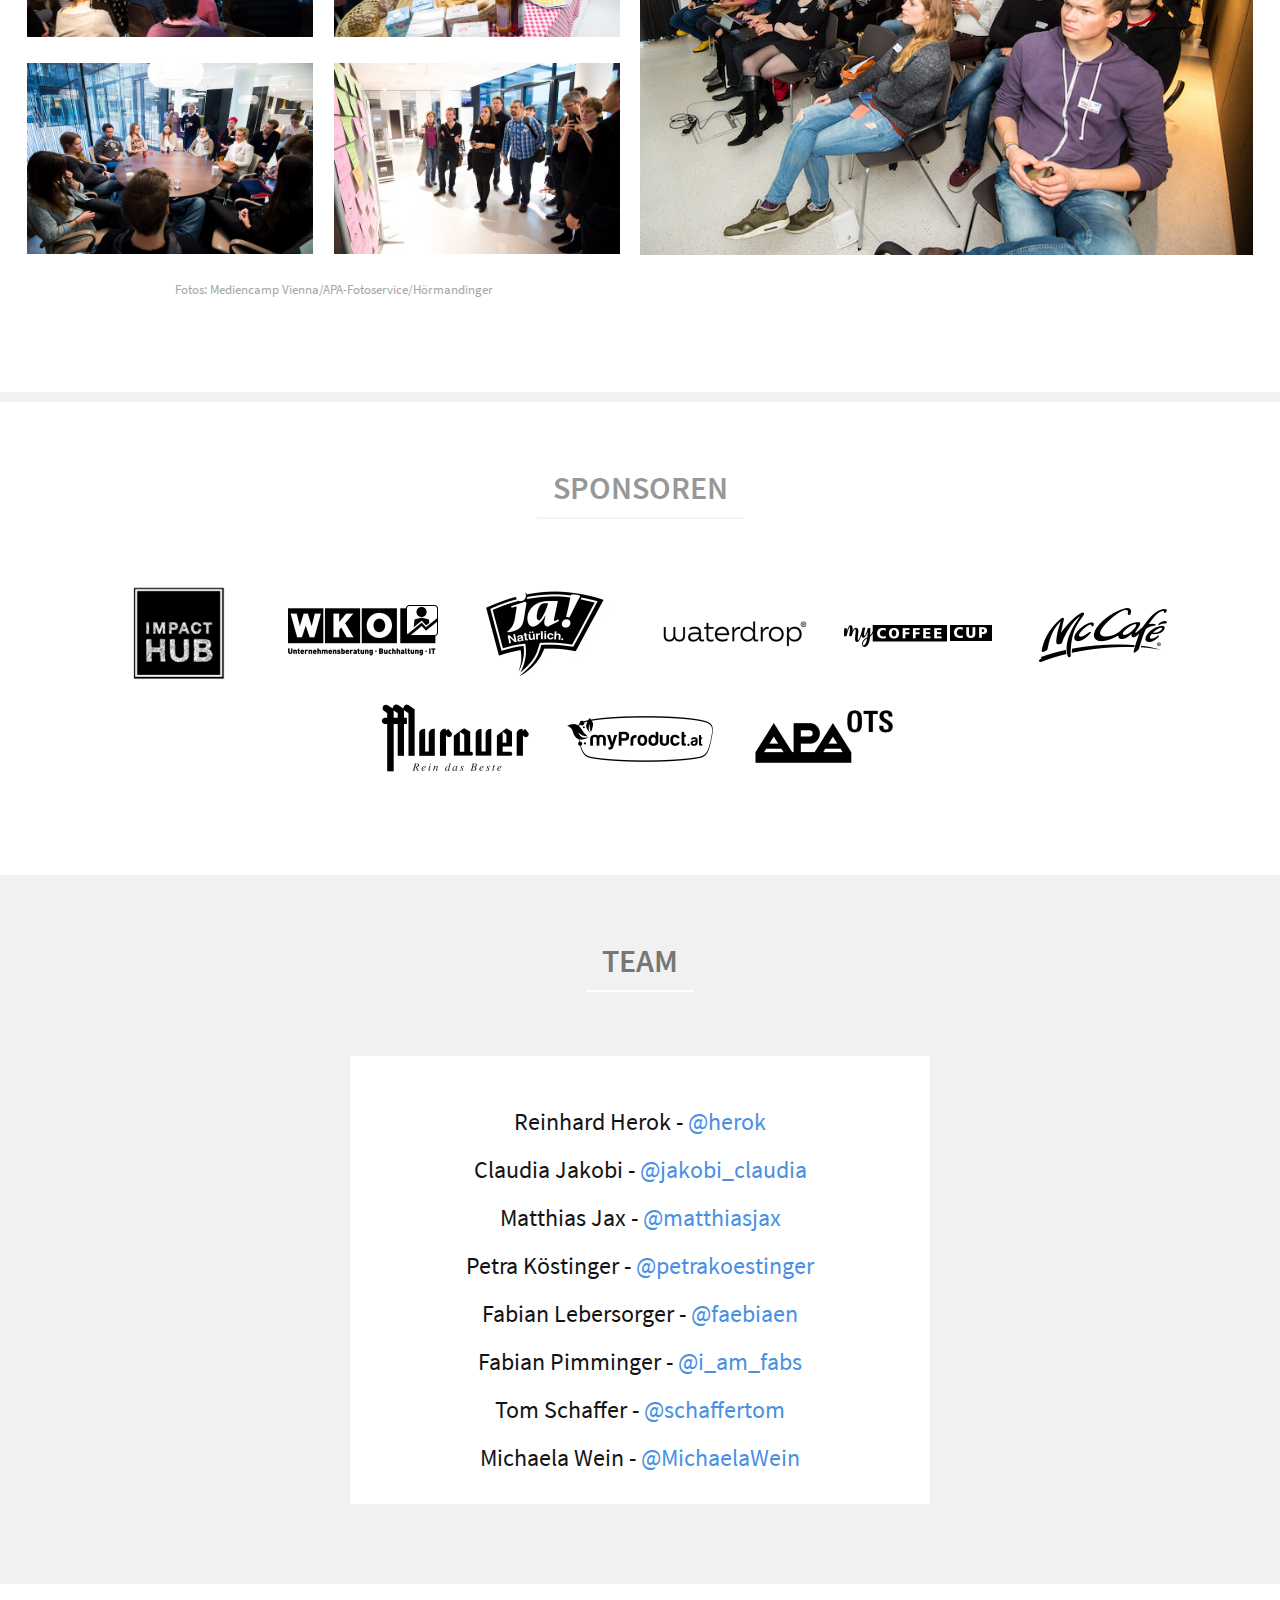
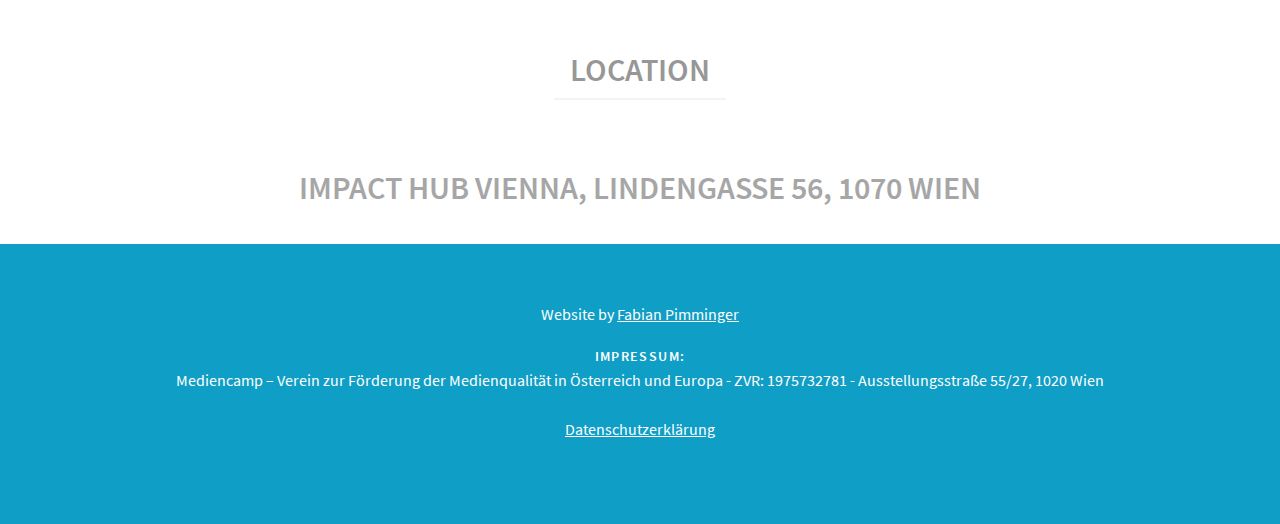
==== commit c1593ca2: "4. November 2023" ====
--- a/index.html
+++ b/index.html
@@ -65,7 +65,7 @@
 		<section class="hero content" id="countdown">
 			<div class="hero-content">
 				<h1 class="title">MedienCamp Vienna</h1>
-				<date>16. November 2019</date>
+				<date>4. November 2023</date>
 				<div class="countdown">
 					<div><span class="weeks">12</span><h4>Wochen</h4></div>
 					<div><span class="days">12</span><h4>Tage</h4></div>
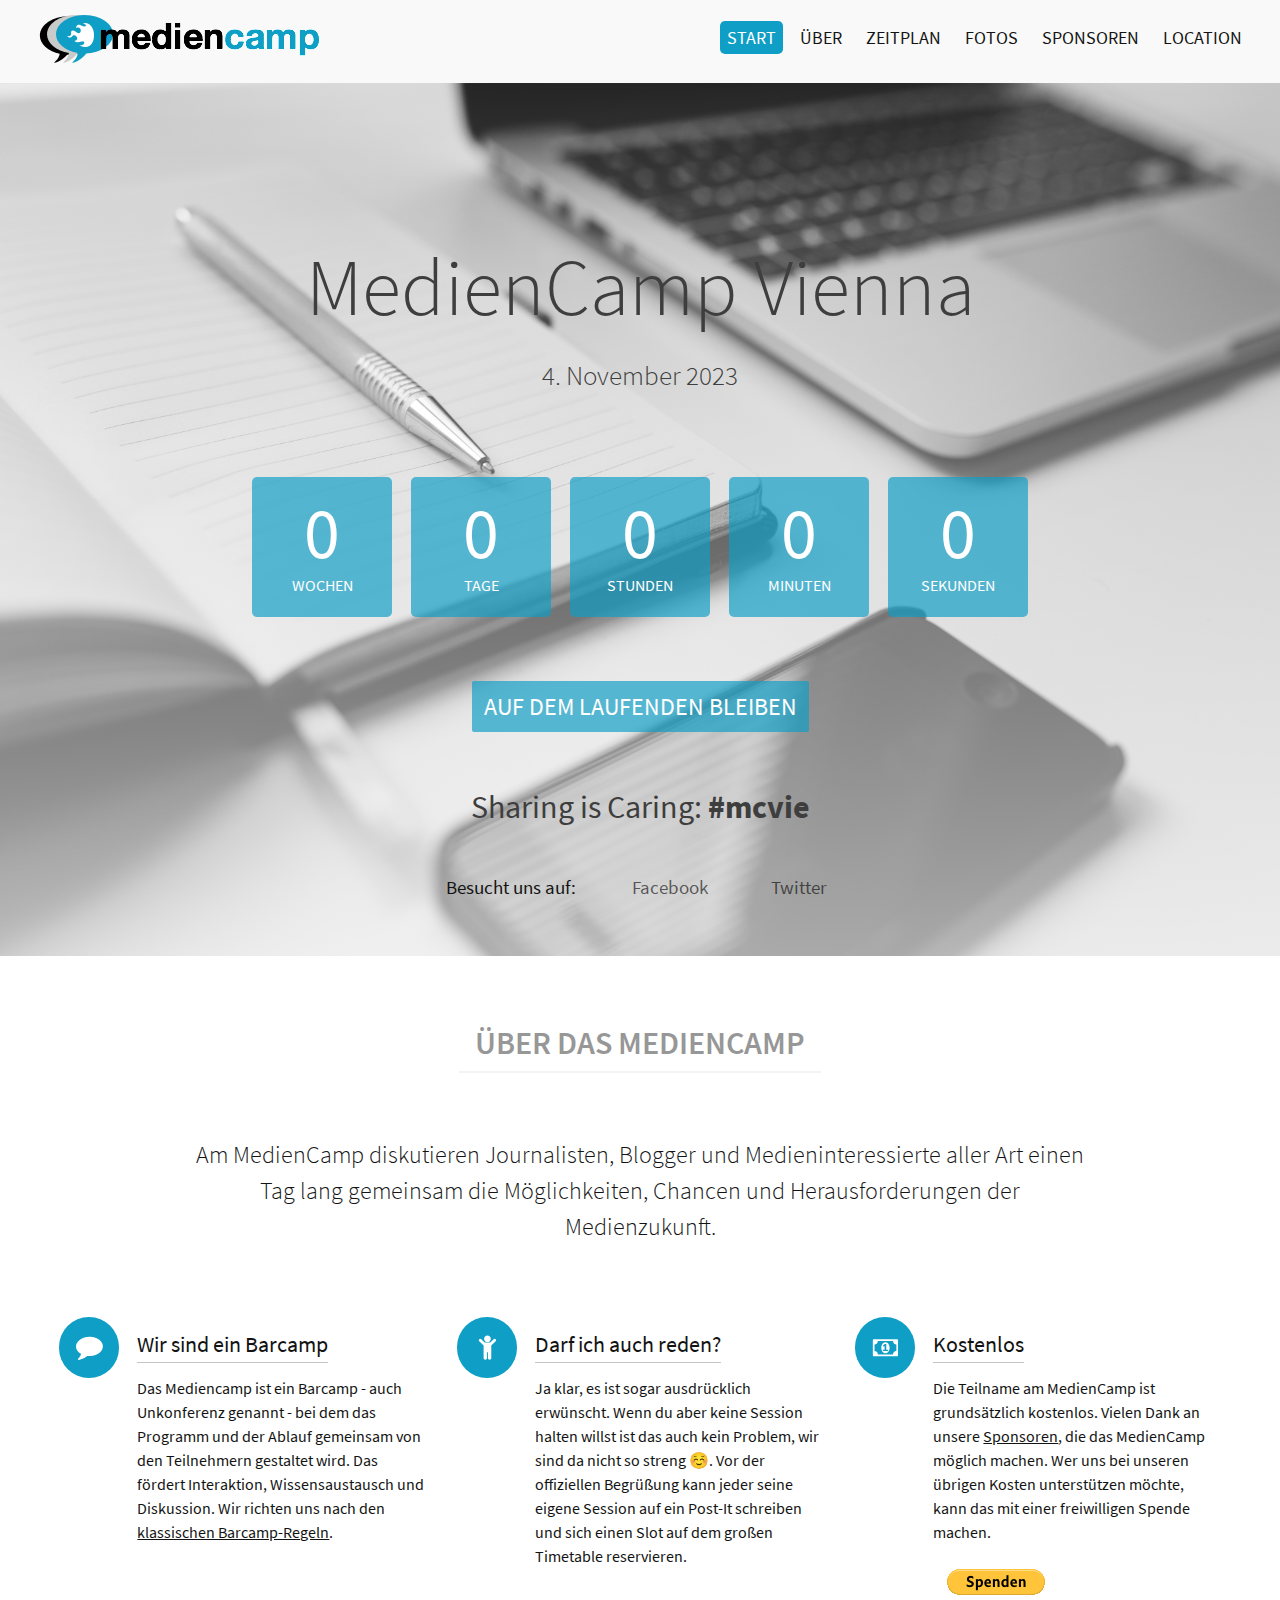
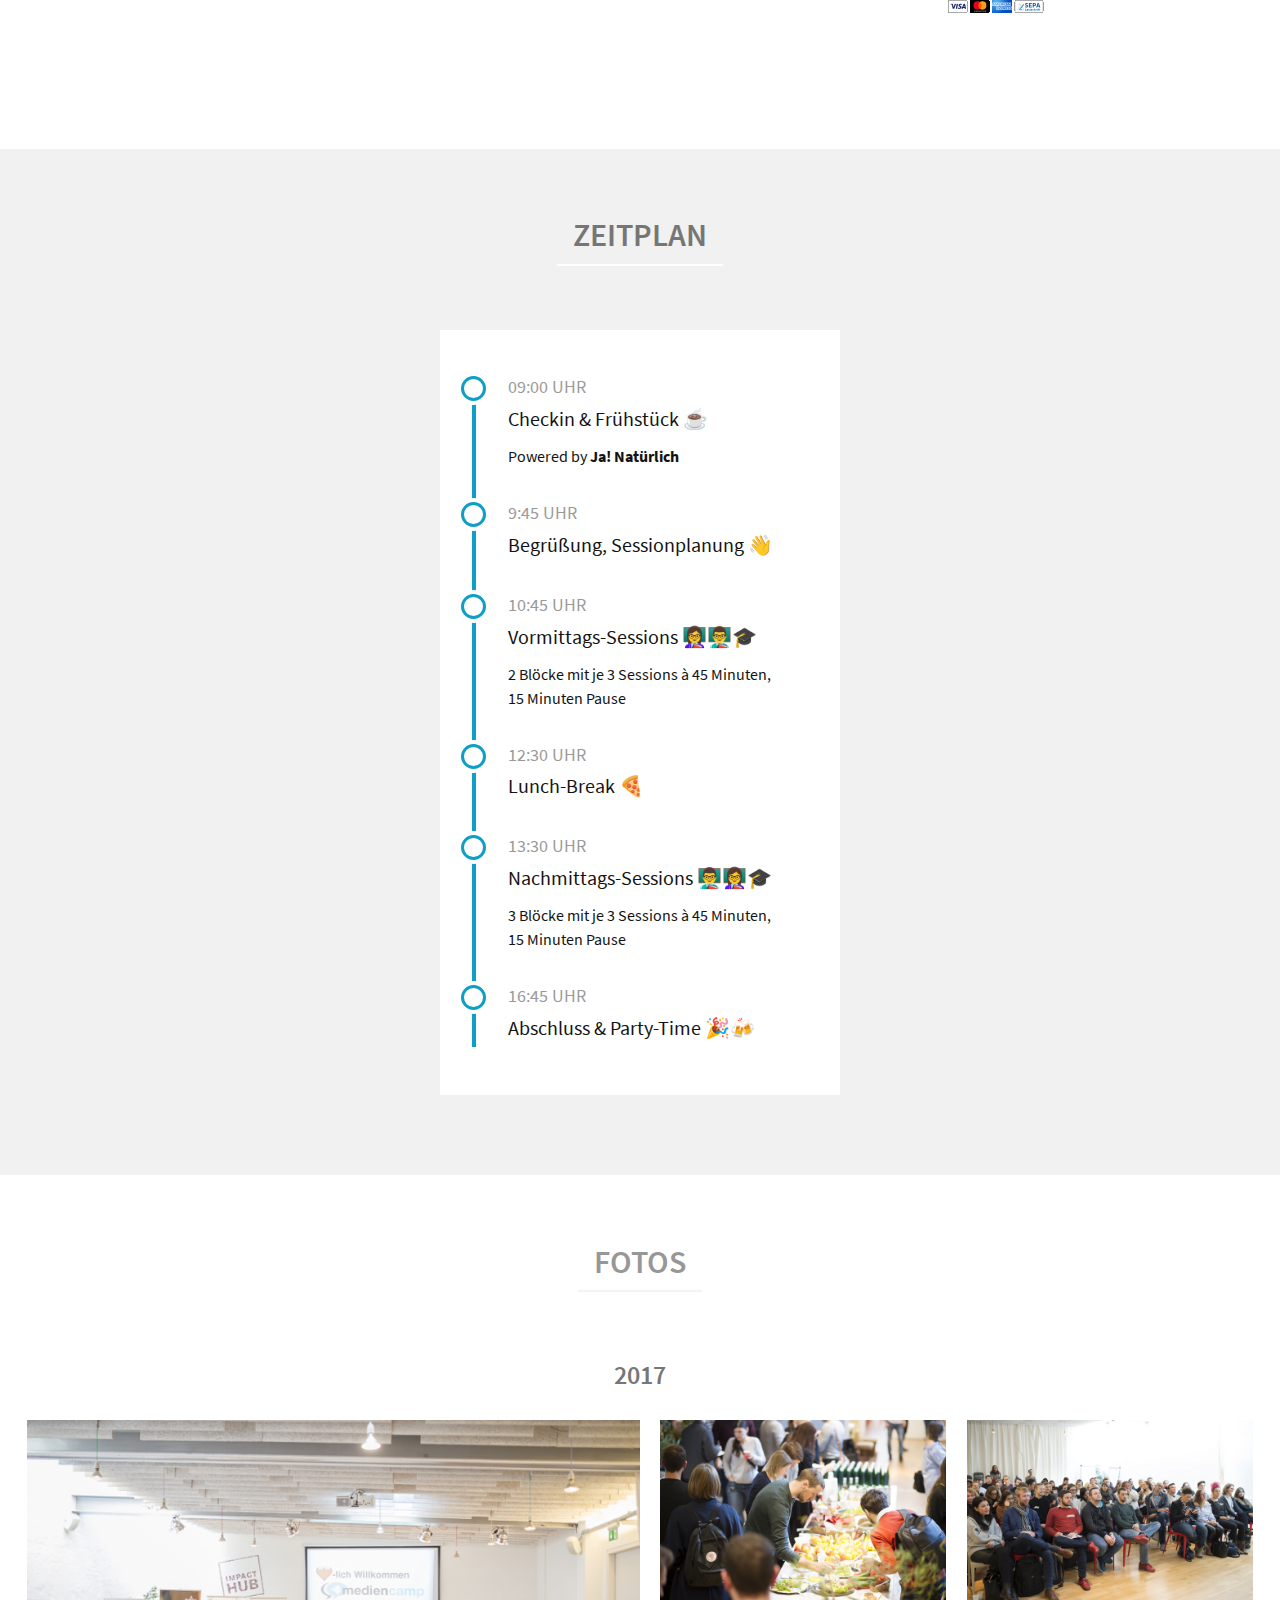
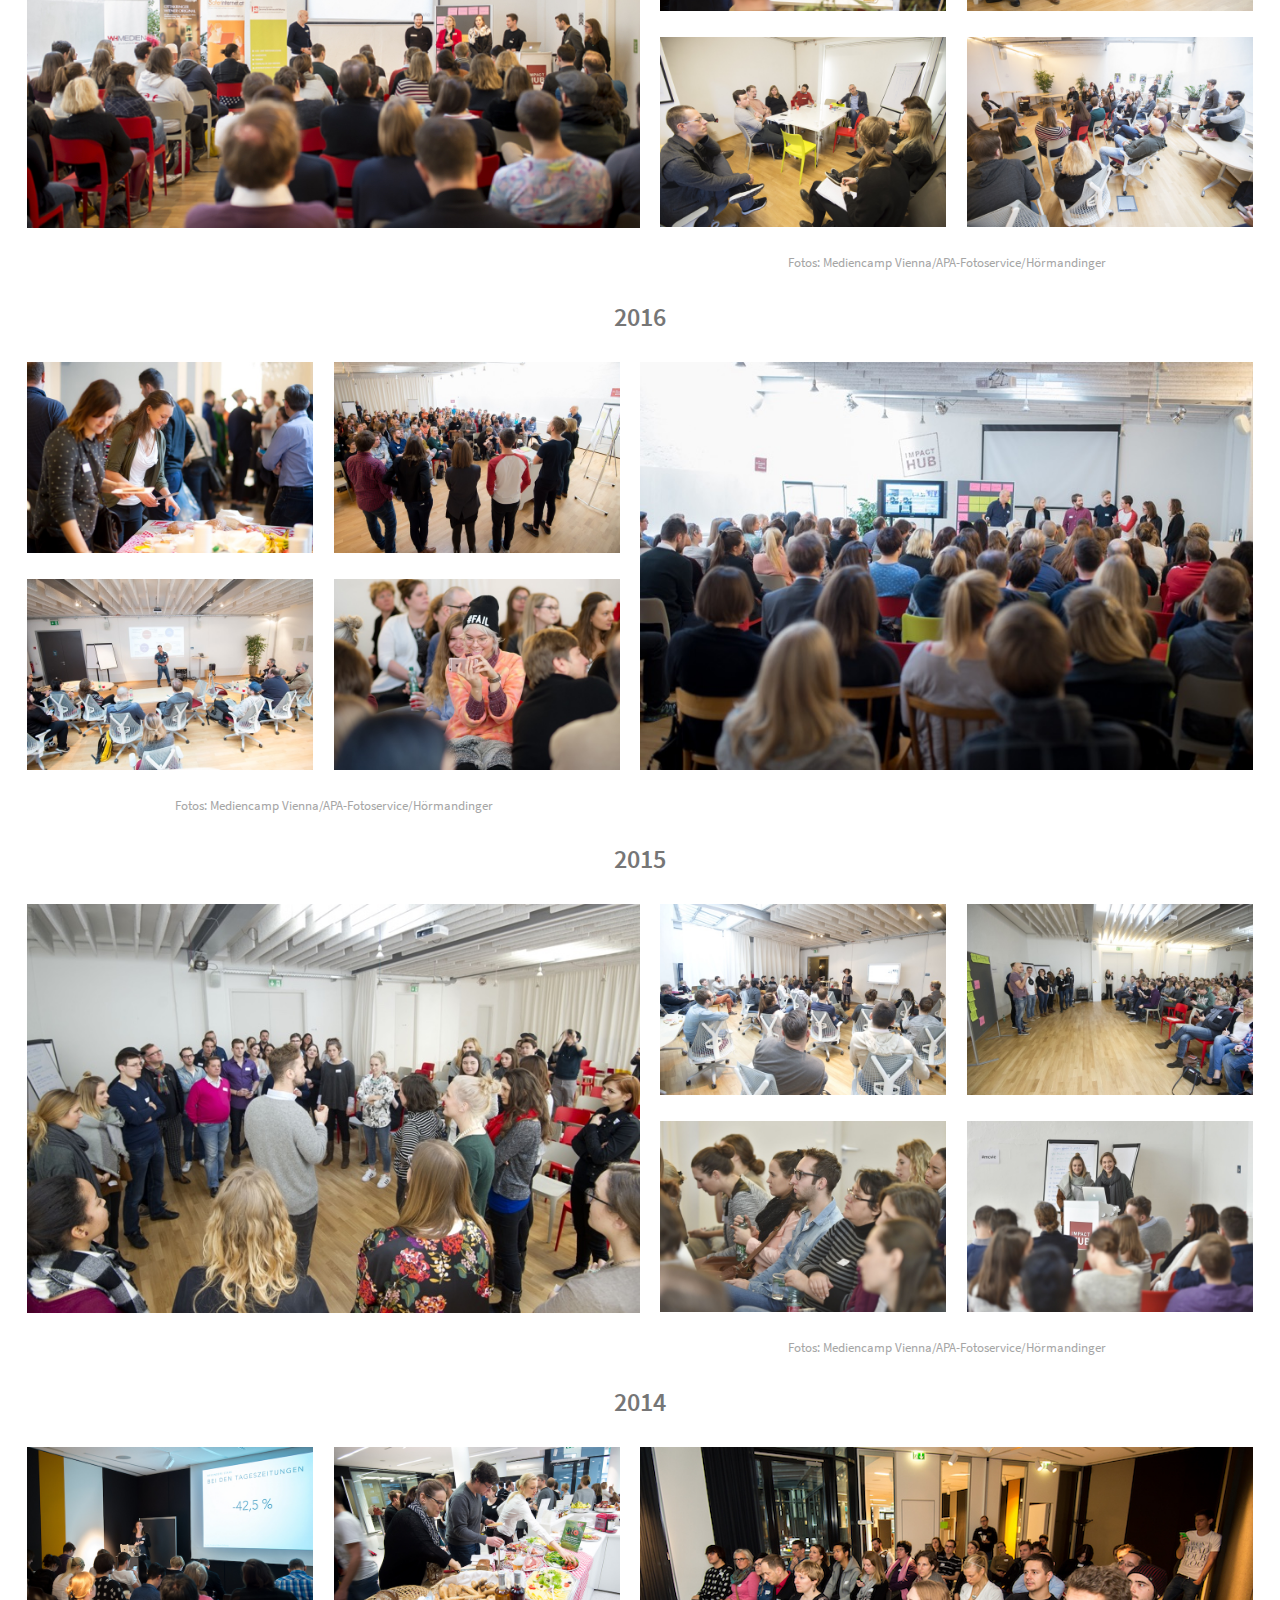
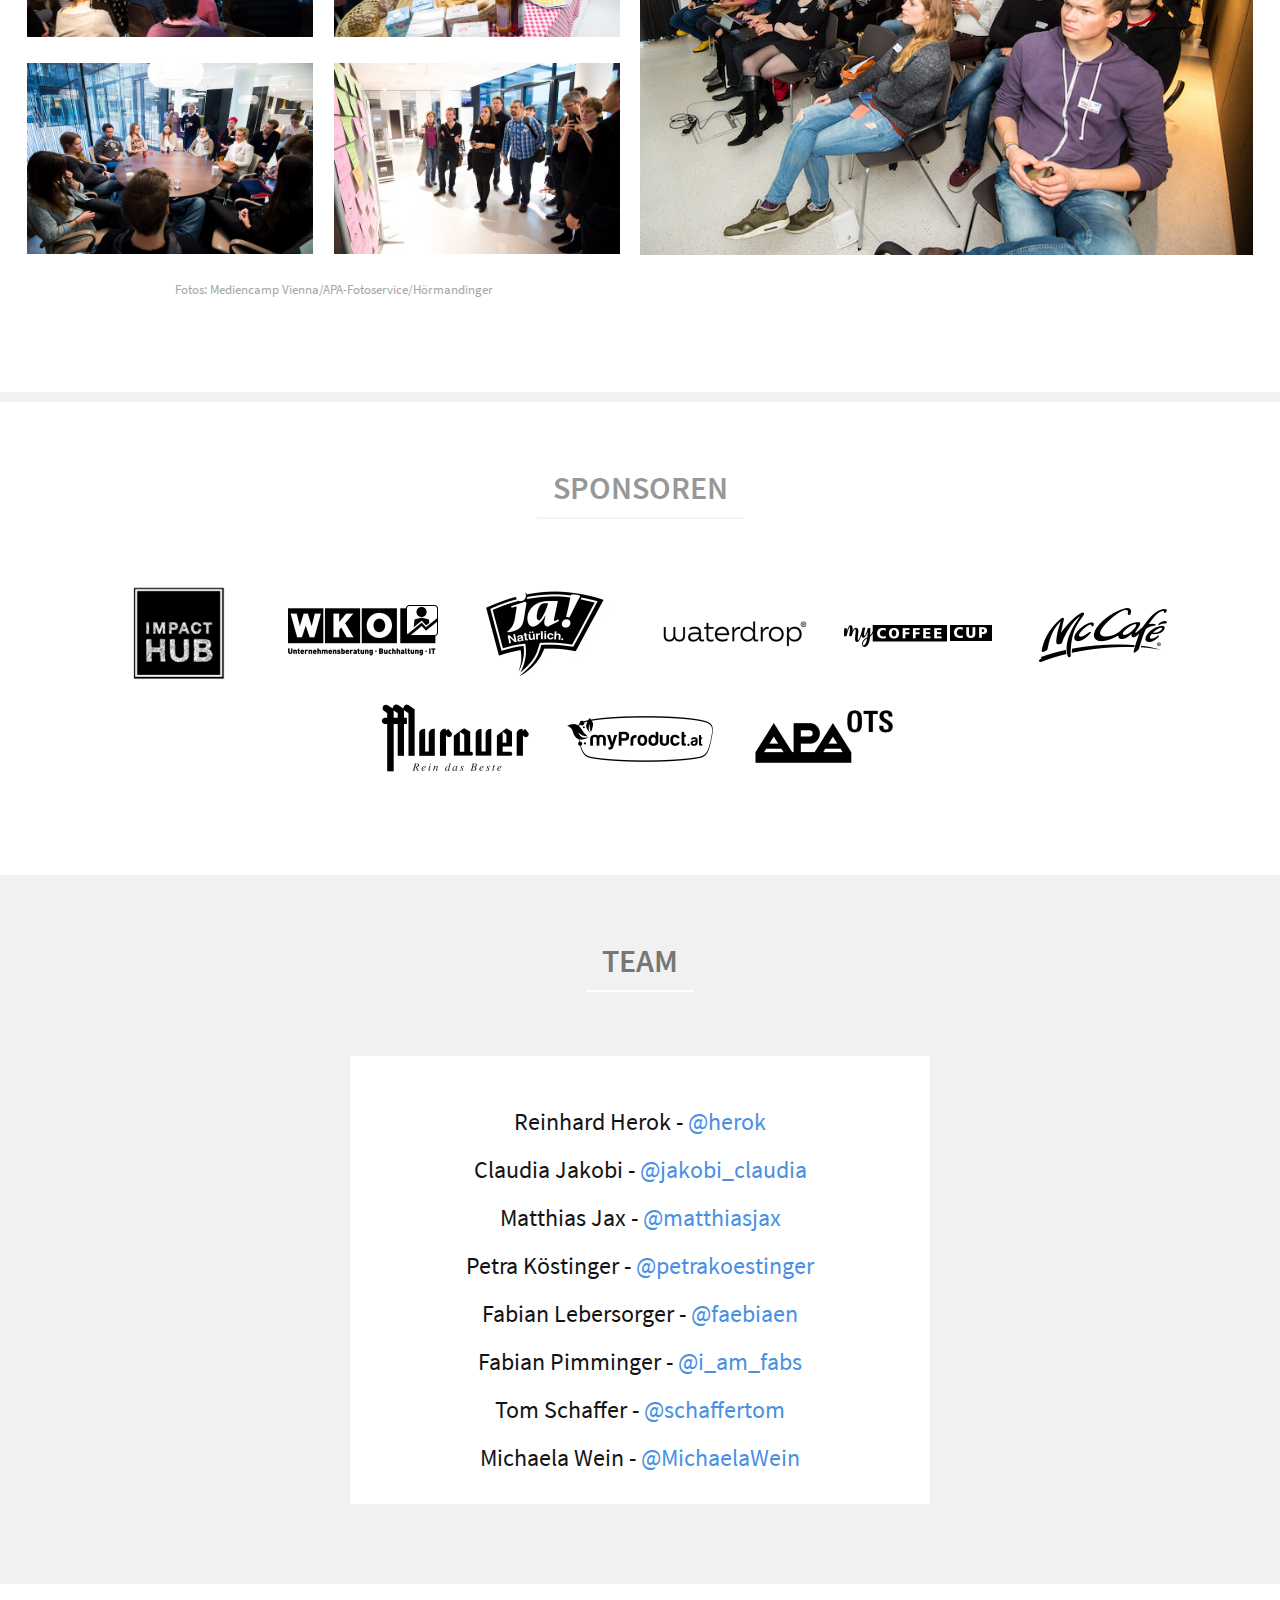
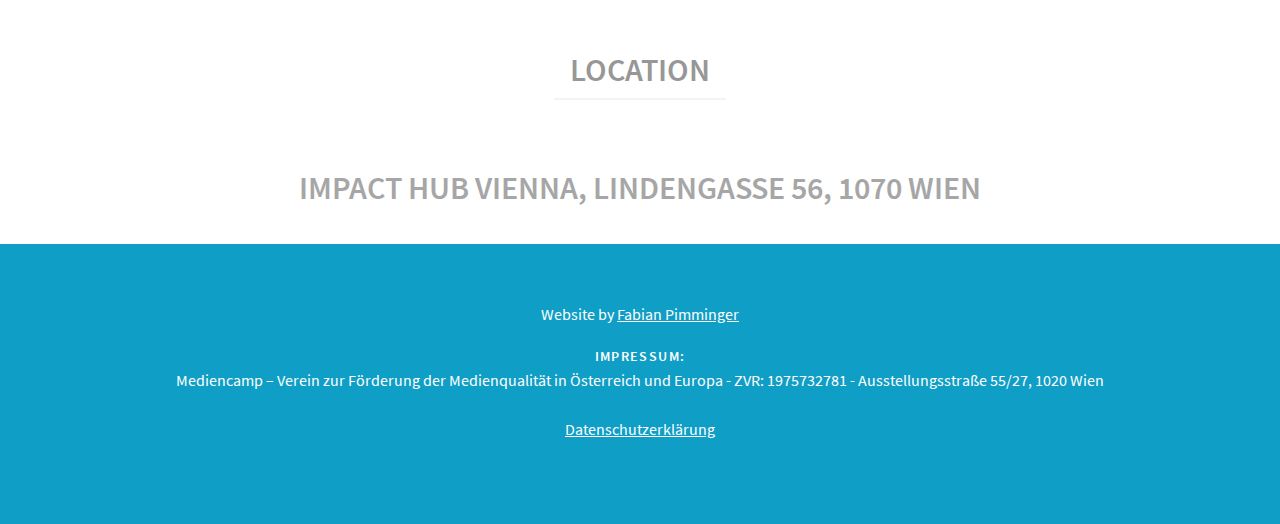
==== commit e1bad9d7: "Update index.html" ====
--- a/index.html
+++ b/index.html
@@ -7,7 +7,7 @@
 <link rel="profile" href="http://gmpg.org/xfn/11">
 <link rel="pingback" href="http://hypertronium.com/xmlrpc.php">
 
-<title>Mediencamp Vienna 2019</title>
+<title>Mediencamp Vienna 2023</title>
 <link rel='stylesheet'  href='/style.css?reload=4' type='text/css' media='all' />
 <script type='text/javascript' src='/js/min/mc-min.js?reload=2'></script>
 
@@ -16,10 +16,10 @@
 
 <!-- START - Facebook Open Graph, Google+ and Twitter Card Tags 1.6.3 -->
 <meta property="og:locale" content="de_DE"/>
-<meta property="og:site_name" content="Mediencamp Vienna 2019"/>
-<meta property="og:title" content="Mediencamp Vienna 2019"/>
-<meta itemprop="name" content="Mediencamp Vienna 2019"/>
-<meta name="twitter:title" content="Mediencamp Vienna 2019"/>
+<meta property="og:site_name" content="Mediencamp Vienna 2023"/>
+<meta property="og:title" content="Mediencamp Vienna 2023"/>
+<meta itemprop="name" content="Mediencamp Vienna 2023"/>
+<meta name="twitter:title" content="Mediencamp Vienna 2023"/>
 <meta property="og:url" content="http://mediencampvienna.com"/>
 <meta name="twitter:url" content="http://mediencampvienna.com"/>
 <meta property="og:type" content="website"/>
@@ -74,11 +74,11 @@
 					<div><span class="seconds">45</span><h4>Sekunden</h4></div>
 				</div>
 				<div class="cta">
-					<!--<a href="http://eepurl.com/b6PcaL" id="signup" class="button">Jetzt zum Newsletter anmelden!</a>-->
+					<a href="http://eepurl.com/b6PcaL" id="signup" class="button">Auf dem Laufenden bleiben</a>
 					<!--<a href="https://www.eventbrite.de/e/mediencamp-vienna-2015-tickets-18953362016?ref=etckt" id="buy" class="button">Ticket-Reservierung noch nicht gestartet</a>-->
 					<!--<a href="https://www.eventbrite.de/e/mediencamp-vienna-2016-registrierung-28757046099" id="buy" class="button">COMING SOON!</a>-->
-					<a href="https://www.eventbrite.de/e/mediencamp-vienna-2019-registrierung-75635161805" id="buy" class="button">Ticket reservieren!</a>
-					<!--<div>Die Tickets sind ab 10. Oktober 2019, 13:00 Uhr erhältlich!</div>-->
+					<!--<a href="https://www.eventbrite.de/e/mediencamp-vienna-2023-registrierung-75635161805" id="buy" class="button">Ticket reservieren!</a>-->
+					<!--<div>Die Tickets sind ab 10. Oktober 2023, 13:00 Uhr erhältlich!</div>-->
 				</div>
 				
 				<h3 class="share-headline">Sharing is Caring: <strong>#mcvie</strong></h3>
